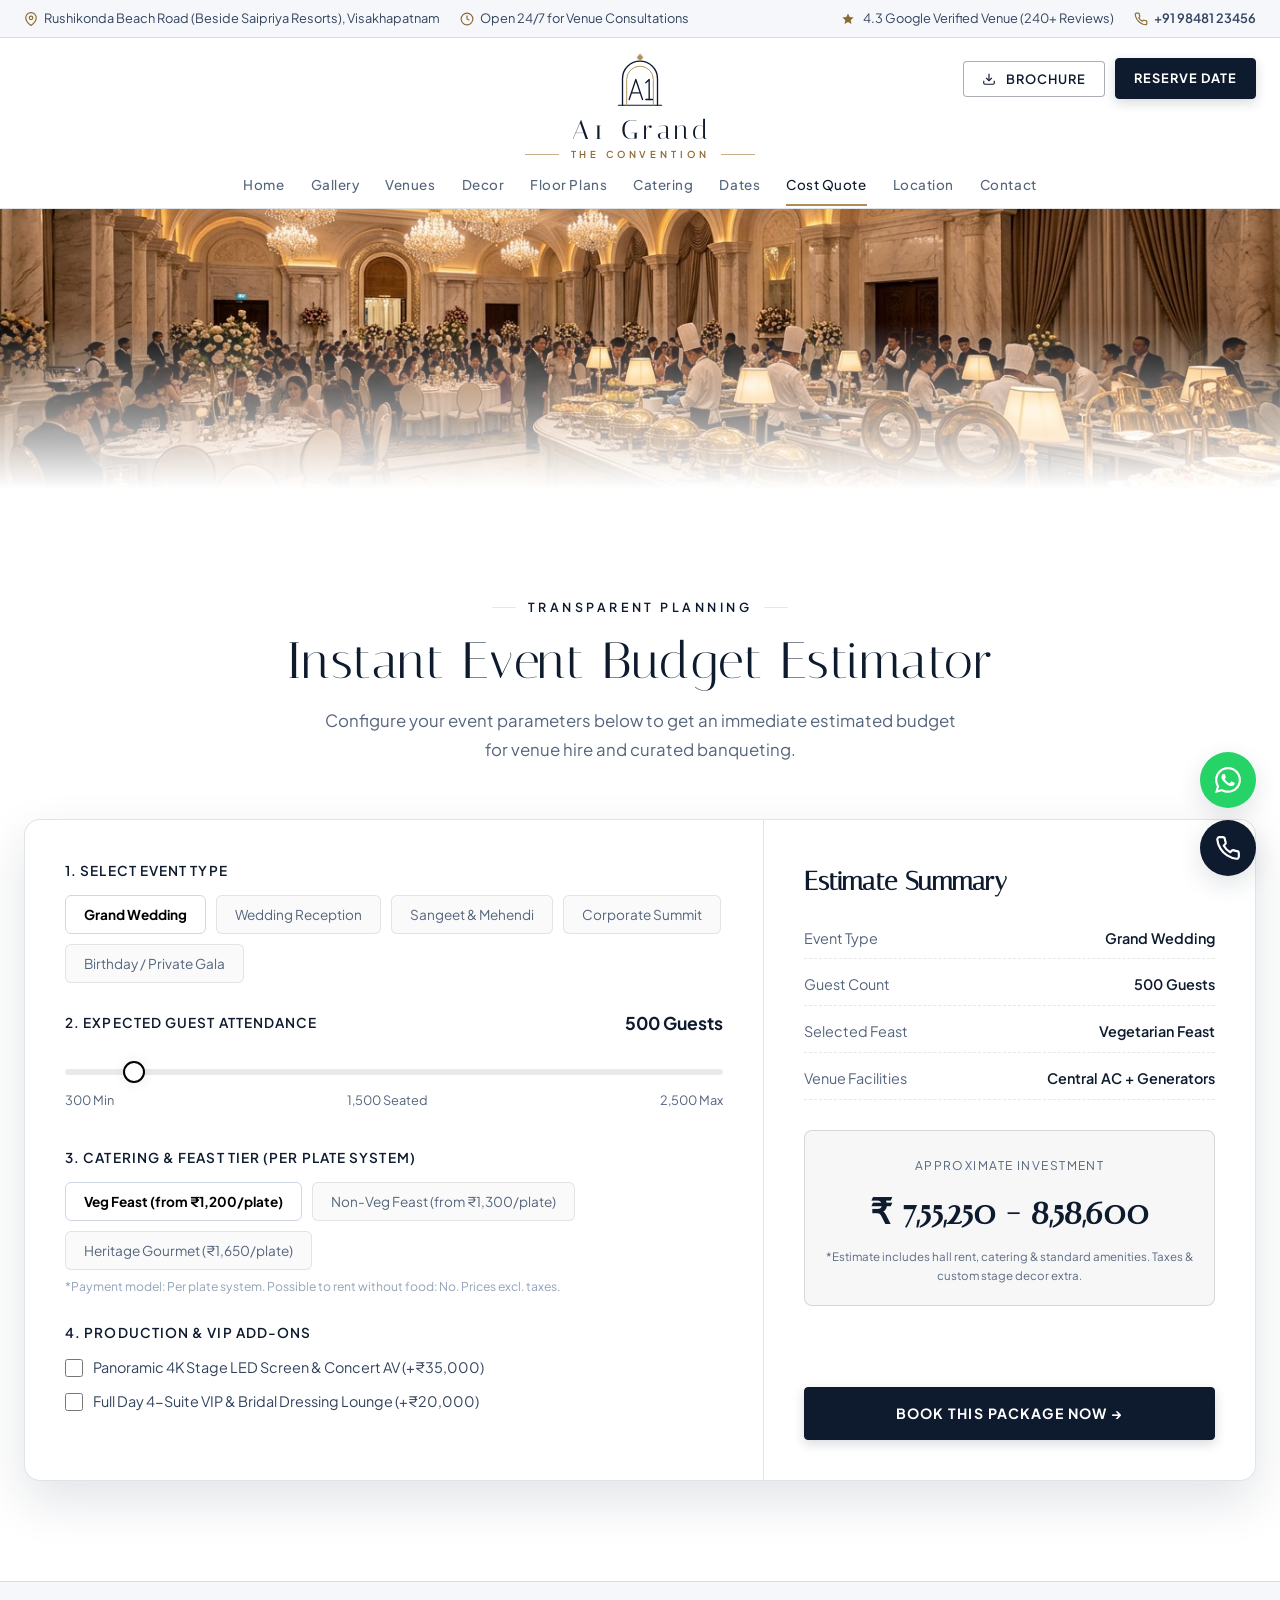
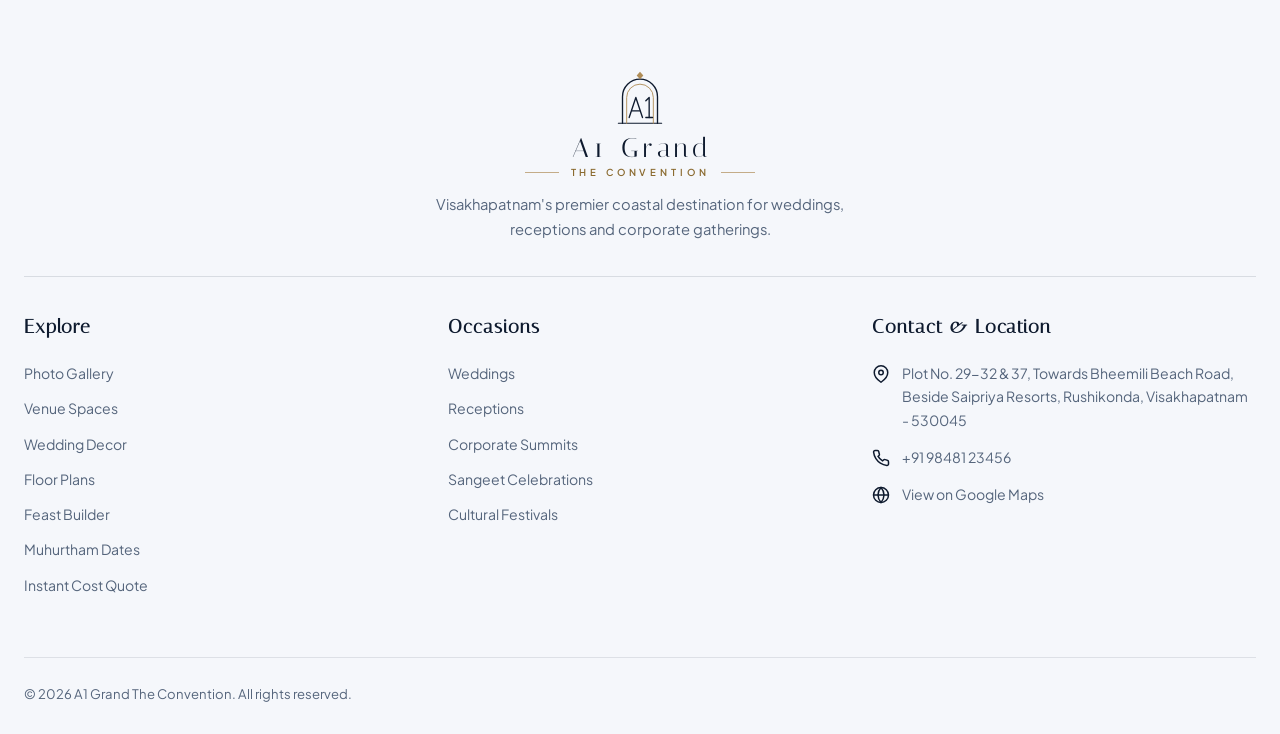
==== calculator.html @ 12bf1d0b "first commit" ====
<!DOCTYPE html>
<html lang="en">
<head>
  <meta charset="UTF-8">
  <meta name="viewport" content="width=device-width, initial-scale=1.0">
  <title>Instant Cost Quote | A1 Grand The Convention</title>
  
  <!-- SEO & OpenGraph Meta Tags -->
  <meta name="description" content="Estimate your event cost by guest count, menu and add-ons.">
  <meta name="keywords" content="A1 Grand The Convention, convention hall Vizag, wedding venue Rushikonda, banquet hall Visakhapatnam, luxury marriage hall Andhra Pradesh, muhurtham hall Vizag">
  <meta property="og:title" content="A1 Grand The Convention | Premier Convention Hall in Vizag">
  <meta property="og:description" content="Discover Italian-inspired opulence, coastal grandeur, and unmatched banqueting at A1 Grand The Convention, Rushikonda, Visakhapatnam.">
  <meta property="og:image" content="assets/images/real_convention_hall_hd.jpg">
  <meta property="og:type" content="website">

  <!-- Schema.org Structured Data -->
  <script type="application/ld+json">
  {
    "@context": "https://schema.org",
    "@type": "EventVenue",
    "name": "A1 Grand The Convention",
    "description": "Premier wedding and convention venue in Visakhapatnam with grand pillar-free halls, central AC, outdoor lawns, and guest suites.",
    "address": {
      "@type": "PostalAddress",
      "streetAddress": "Plot No. 29, 30, 31, 32 & 37, Towards Bheemili Beach Road, Beside Saipriya Resorts, Rushikonda",
      "addressLocality": "Visakhapatnam",
      "addressRegion": "Andhra Pradesh",
      "postalCode": "530045",
      "addressCountry": "IN"
    },
    "geo": {
      "@type": "GeoCoordinates",
      "latitude": 17.7818,
      "longitude": 83.3854
    },
    "hasMap": "https://maps.app.goo.gl/AGTGEKP4wrC9BA9PA",
    "maximumAttendeeCapacity": 2000,
    "telephone": "+919848123456",
    "aggregateRating": {
      "@type": "AggregateRating",
      "ratingValue": "4.3",
      "reviewCount": "240"
    }
  }
  </script>

  <!-- Google Fonts -->
  <link rel="preconnect" href="https://fonts.googleapis.com">
  <link rel="preconnect" href="https://fonts.gstatic.com" crossorigin>
  <link href="https://fonts.googleapis.com/css2?family=Cinzel:wght@400;600;700;800&family=Cormorant+Garamond:ital,wght@0,400;0,600;1,400&family=Italiana&family=Plus+Jakarta+Sans:wght@300;400;500;600;700&display=swap" rel="stylesheet">

  <meta name="theme-color" content="#ffffff">
  <!-- Main Stylesheet -->
  <link rel="stylesheet" href="assets/css/style.css?v=4">
</head>
<body data-page="calculator.html">

<!-- Top Luxury Announcement Bar -->
  <div class="top-bar">
    <div class="container top-bar-inner">
      <div class="top-bar-info">
        <span class="info-item">
          <svg viewBox="0 0 24 24" fill="none" stroke="currentColor" stroke-width="2"><path d="M21 10c0 7-9 13-9 13s-9-6-9-13a9 9 0 0 1 18 0z"></path><circle cx="12" cy="10" r="3"></circle></svg>
          Rushikonda Beach Road (Beside Saipriya Resorts), Visakhapatnam
        </span>
        <span class="info-item">
          <svg viewBox="0 0 24 24" fill="none" stroke="currentColor" stroke-width="2"><circle cx="12" cy="12" r="10"></circle><polyline points="12 6 12 12 16 14"></polyline></svg>
          Open 24/7 for Venue Consultations
        </span>
      </div>
      <div class="top-bar-info">
        <span class="info-item" style="color: var(--accent-silver);">
          <svg class="star" viewBox="0 0 24 24" aria-hidden="true"><path fill="currentColor" d="M12 2.500l2.900 6.100 6.600.8-4.900 4.600 1.300 6.600L12 17.300l-5.900 3.300 1.300-6.600L2.500 9.400l6.600-.8z"/></svg> 4.3 Google Verified Venue (240+ Reviews)
        </span>
        <a href="tel:+919848123456" class="info-item" style="color: #ffffff; font-weight: 600;">
          <svg viewBox="0 0 24 24" fill="none" stroke="currentColor" stroke-width="2"><path d="M22 16.92v3a2 2 0 0 1-2.18 2 19.79 19.79 0 0 1-8.63-3.07 19.5 19.5 0 0 1-6-6 19.79 19.79 0 0 1-3.07-8.67A2 2 0 0 1 4.11 2h3a2 2 0 0 1 2 1.72 12.84 12.84 0 0 0 .7 2.81 2 2 0 0 1-.45 2.11L8.09 9.91a16 16 0 0 0 6 6l1.27-1.27a2 2 0 0 1 2.11-.45 12.84 12.84 0 0 0 2.81.7A2 2 0 0 1 22 16.92z"></path></svg>
          +91 98481 23456
        </a>
      </div>
    </div>
  </div>

  
  <header class="navbar" id="navbar">
    <div class="container nav-container">
      <button class="menu-toggle" id="menuToggle" aria-label="Toggle navigation" aria-expanded="false"><span></span><span></span><span></span></button>
      <a href="index.html" class="brand-lockup " id="brandLogo" aria-label="A1 Grand – The Convention, home">
        <svg id="navBrandLogoImg" class="emblem " viewBox="0 0 120 140" role="img" aria-label="A1 Grand emblem">
  <path class="lg lg-outer" pathLength="1" style="--d:.0s" d="M18 128V64A42 42 0 0 1 102 64V128"/>
  <path class="lg lg-base" pathLength="1" style="--d:.5s" d="M8 128H112"/>
  <path class="lg lg-brass" pathLength="1" style="--d:.7s" d="M28 128V66A32 32 0 0 1 92 66V128"/>
  <path class="lg lg-a" pathLength="1" style="--d:1.2s" d="M34 114L50 66L66 114"/>
  <path class="lg lg-a" pathLength="1" style="--d:1.5s" d="M41 98H59"/>
  <path class="lg lg-one" pathLength="1" style="--d:1.6s" d="M82 114V66L74 74"/>
  <path class="lg lg-one" pathLength="1" style="--d:1.9s" d="M74 114H90"/>
  <path class="key" d="M60 4L68 13L60 22L52 13Z"/>
</svg>
        <span class="brand-word"><span class="brand-name">A1 Grand</span><span class="brand-tag">The Convention</span></span>
      </a>
      <div class="nav-actions">
        <button class="btn btn-outline-gold btn-sm open-brochure-btn">
          <svg width="14" height="14" viewBox="0 0 24 24" fill="none" stroke="currentColor" stroke-width="2"><path d="M21 15v4a2 2 0 0 1-2 2H5a2 2 0 0 1-2-2v-4"></path><polyline points="7 10 12 15 17 10"></polyline><line x1="12" y1="15" x2="12" y2="3"></line></svg>
          Brochure
        </button>
        <a href="contact.html" class="btn btn-gold btn-sm">Reserve Date</a>
      </div>
      <nav class="nav-menu" id="navMenu" aria-label="Main">
        <a href="index.html" class="nav-link">Home</a>
        <a href="gallery.html" class="nav-link">Gallery</a>
        <a href="venues.html" class="nav-link">Venues</a>
        <a href="decor.html" class="nav-link">Decor</a>
        <a href="floorplan.html" class="nav-link">Floor Plans</a>
        <a href="catering.html" class="nav-link">Catering</a>
        <a href="calendar.html" class="nav-link">Dates</a>
        <a href="calculator.html" class="nav-link active" aria-current="page">Cost Quote</a>
        <a href="location.html" class="nav-link">Location</a>
        <a href="contact.html" class="nav-link">Contact</a>
      </nav>
    </div>
  </header>

  <main id="main">
<div class="page-banner" style="background-image:url('assets/images/grand_banquet_dining_1792227102798.jpg')" role="img" aria-label=""><div class="page-banner-fade"></div></div>

<!-- Instant Event Quote & Budget Estimator -->
  <section class="calculator-section" id="calculator">
    <div class="container">
      <div class="section-head text-center">
        <span class="section-label">Transparent Planning</span>
        <h2 class="section-title">Instant Event Budget Estimator</h2>
        <p class="section-subtitle mx-auto">
          Configure your event parameters below to get an immediate estimated budget for venue hire and curated banqueting.
        </p>
      </div>

      <div class="calculator-wrapper">
        <!-- Form Area -->
        <div class="calculator-form-area">
          <div class="form-group-calc">
            <label class="calc-label">1. Select Event Type</label>
            <div class="calc-chips-group">
              <button type="button" class="calc-chip event-type-chip active" data-value="Grand Wedding" data-base="195000">Grand Wedding</button>
              <button type="button" class="calc-chip event-type-chip" data-value="Wedding Reception" data-base="160000">Wedding Reception</button>
              <button type="button" class="calc-chip event-type-chip" data-value="Sangeet & Mehendi" data-base="130000">Sangeet & Mehendi</button>
              <button type="button" class="calc-chip event-type-chip" data-value="Corporate Summit" data-base="145000">Corporate Summit</button>
              <button type="button" class="calc-chip event-type-chip" data-value="Birthday / Private Gala" data-base="95000">Birthday / Private Gala</button>
            </div>
          </div>

          <div class="form-group-calc">
            <div style="display: flex; justify-content: space-between; align-items: center; margin-bottom: 8px;">
              <label class="calc-label" style="margin-bottom: 0;">2. Expected Guest Attendance</label>
              <span class="slider-current-count"><span id="guestCountDisplay">500</span> Guests</span>
            </div>
            <div class="slider-container">
              <input type="range" min="300" max="2500" step="50" value="500" class="range-slider" id="guestSlider">
              <div class="slider-values">
                <span>300 Min</span>
                <span>1,500 Seated</span>
                <span>2,500 Max</span>
              </div>
            </div>
          </div>

          <div class="form-group-calc">
            <label class="calc-label">3. Catering &amp; Feast Tier (Per Plate System)</label>
            <div class="calc-chips-group">
              <button type="button" class="calc-chip catering-chip active" data-value="Vegetarian Feast" data-price="1200">Veg Feast (from ₹1,200/plate)</button>
              <button type="button" class="calc-chip catering-chip" data-value="Non-Vegetarian Banquet" data-price="1300">Non-Veg Feast (from ₹1,300/plate)</button>
              <button type="button" class="calc-chip catering-chip" data-value="Grand Heritage Gourmet" data-price="1650">Heritage Gourmet (₹1,650/plate)</button>
            </div>
            <small style="color: #94a3b8; font-size: 0.76rem; display: block; margin-top: 6px;">*Payment model: Per plate system. Possible to rent without food: No. Prices excl. taxes.</small>
          </div>

          <div class="form-group-calc">
            <label class="calc-label">4. Production & VIP Add-ons</label>
            <div style="display: flex; flex-direction: column; gap: 10px; margin-top: 8px;">
              <label style="display: flex; align-items: center; gap: 10px; font-size: 0.9rem; color: var(--text-silver); cursor: pointer;">
                <input type="checkbox" id="addonAV" style="accent-color: var(--text-main); width: 18px; height: 18px;">
                Panoramic 4K Stage LED Screen & Concert AV (+₹35,000)
              </label>
              <label style="display: flex; align-items: center; gap: 10px; font-size: 0.9rem; color: var(--text-silver); cursor: pointer;">
                <input type="checkbox" id="addonBridal" style="accent-color: var(--text-main); width: 18px; height: 18px;">
                Full Day 4-Suite VIP & Bridal Dressing Lounge (+₹20,000)
              </label>
            </div>
          </div>
        </div>

        <!-- Summary Area -->
        <div class="calculator-summary-area">
          <div>
            <h4 class="summary-title">Estimate Summary</h4>
            <div class="summary-list">
              <div class="summary-row">
                <span class="label">Event Type</span>
                <span class="val" id="calcSummaryEvent">Grand Wedding</span>
              </div>
              <div class="summary-row">
                <span class="label">Guest Count</span>
                <span class="val" id="calcSummaryGuests">500 Guests</span>
              </div>
              <div class="summary-row">
                <span class="label">Selected Feast</span>
                <span class="val" id="calcSummaryCatering">Vegetarian Feast</span>
              </div>
              <div class="summary-row">
                <span class="label">Venue Facilities</span>
                <span class="val">Central AC + Generators</span>
              </div>
            </div>

            <div class="estimate-box">
              <span class="estimate-label">Approximate Investment</span>
              <div class="estimate-amount" id="calcSummaryEstimate">₹ 6,20,000 - 6,80,000</div>
              <p class="estimate-note">*Estimate includes hall rent, catering & standard amenities. Taxes & custom stage decor extra.</p>
            </div>
          </div>

          <a href="contact.html" class="btn btn-gold" style="width: 100%;">
            Book This Package Now &rarr;
          </a>
        </div>
      </div>
    </div>
  </section>
  </main>

  <footer class="footer">
    <div class="container">
      <div class="footer-brand-center">
        <a href="index.html" class="brand-lockup is-footer" id="footBrand" aria-label="A1 Grand – The Convention, home">
        <svg id="footEmblem" class="emblem " viewBox="0 0 120 140" role="img" aria-label="A1 Grand emblem">
  <path class="lg lg-outer" pathLength="1" style="--d:.0s" d="M18 128V64A42 42 0 0 1 102 64V128"/>
  <path class="lg lg-base" pathLength="1" style="--d:.5s" d="M8 128H112"/>
  <path class="lg lg-brass" pathLength="1" style="--d:.7s" d="M28 128V66A32 32 0 0 1 92 66V128"/>
  <path class="lg lg-a" pathLength="1" style="--d:1.2s" d="M34 114L50 66L66 114"/>
  <path class="lg lg-a" pathLength="1" style="--d:1.5s" d="M41 98H59"/>
  <path class="lg lg-one" pathLength="1" style="--d:1.6s" d="M82 114V66L74 74"/>
  <path class="lg lg-one" pathLength="1" style="--d:1.9s" d="M74 114H90"/>
  <path class="key" d="M60 4L68 13L60 22L52 13Z"/>
</svg>
        <span class="brand-word"><span class="brand-name">A1 Grand</span><span class="brand-tag">The Convention</span></span>
      </a>
        <p>Visakhapatnam's premier coastal destination for weddings, receptions and corporate gatherings.</p>
      </div>
      <div class="footer-grid">
        <div><h4 class="footer-heading">Explore</h4><div class="footer-links"><a href="gallery.html">Photo Gallery</a><a href="venues.html">Venue Spaces</a><a href="decor.html">Wedding Decor</a><a href="floorplan.html">Floor Plans</a><a href="catering.html">Feast Builder</a><a href="calendar.html">Muhurtham Dates</a><a href="calculator.html">Instant Cost Quote</a></div></div>
        <div><h4 class="footer-heading">Occasions</h4><div class="footer-links">
          <a href="contact.html">Weddings</a><a href="contact.html">Receptions</a><a href="contact.html">Corporate Summits</a><a href="contact.html">Sangeet Celebrations</a><a href="contact.html">Cultural Festivals</a></div></div>
        <div><h4 class="footer-heading">Contact &amp; Location</h4>
          <div class="footer-contact-item"><svg viewBox="0 0 24 24" fill="none" stroke="currentColor" stroke-width="2"><path d="M21 10c0 7-9 13-9 13s-9-6-9-13a9 9 0 0 1 18 0z"></path><circle cx="12" cy="10" r="3"></circle></svg><span>Plot No. 29-32 &amp; 37, Towards Bheemili Beach Road, Beside Saipriya Resorts, Rushikonda, Visakhapatnam - 530045</span></div>
          <div class="footer-contact-item"><svg viewBox="0 0 24 24" fill="none" stroke="currentColor" stroke-width="2"><path d="M22 16.92v3a2 2 0 0 1-2.18 2 19.79 19.79 0 0 1-8.63-3.07 19.5 19.5 0 0 1-6-6 19.79 19.79 0 0 1-3.07-8.67A2 2 0 0 1 4.11 2h3a2 2 0 0 1 2 1.72 12.84 12.84 0 0 0 .7 2.81 2 2 0 0 1-.45 2.11L8.09 9.91a16 16 0 0 0 6 6l1.27-1.27a2 2 0 0 1 2.11-.45 12.84 12.84 0 0 0 2.81.7A2 2 0 0 1 22 16.92z"></path></svg><a href="tel:+919848123456">+91 98481 23456</a></div>
          <div class="footer-contact-item"><svg viewBox="0 0 24 24" fill="none" stroke="currentColor" stroke-width="2"><circle cx="12" cy="12" r="10"></circle><line x1="2" y1="12" x2="22" y2="12"></line><path d="M12 2a15.3 15.3 0 0 1 4 10 15.3 15.3 0 0 1-4 10 15.3 15.3 0 0 1-4-10 15.3 15.3 0 0 1 4-10z"></path></svg><a href="https://maps.app.goo.gl/AGTGEKP4wrC9BA9PA" target="_blank" rel="noopener noreferrer">View on Google Maps</a></div>
        </div>
      </div>
      <div class="footer-bottom"><p>&copy; 2026 A1 Grand The Convention. All rights reserved.</p></div>
    </div>
  </footer>

<div class="brochure-modal" id="brochureModal" role="dialog" aria-modal="true">
    <div class="brochure-content">
      <button class="brochure-close" id="brochureClose" aria-label="Close Brochure">&times;</button>
      <div class="brochure-header">
        <h2>A1 GRAND THE CONVENTION</h2>
        <p>Rushikonda Beach Road, Beside Saipriya Resorts, Visakhapatnam - 530045</p>
        <span class="hero-badge" style="margin-top: 10px;">Official Venue Factsheet & Booking Guide 2026-2027</span>
      </div>

      <h4 style="font-family: var(--font-display); font-size: 1.3rem; color: var(--text-main); margin-bottom: 8px;">1. Venue Capacities, Pricing &amp; Dimensions</h4>
      <table class="brochure-table">
        <thead>
          <tr>
            <th>Venue Space</th>
            <th>Type</th>
            <th>Capacity</th>
            <th>Seating Capacity</th>
            <th>Air Conditioner</th>
            <th>Price Per Plate (excl. taxes)</th>
            <th>Rent Without Food</th>
          </tr>
        </thead>
        <tbody>
          <tr>
            <td><strong>Main Hall</strong><br><small style="color: #94a3b8;">Suitable for you</small></td>
            <td>Indoor space</td>
            <td>300 – 2500 people</td>
            <td>1500 people</td>
            <td>Yes</td>
            <td><strong>Veg:</strong> from ₹1,200<br><strong>Non-Veg:</strong> from ₹1,300</td>
            <td>No (Per plate system)</td>
          </tr>
          <tr>
            <td><strong>Royal Coastal Lawn</strong></td>
            <td>Outdoor lawn</td>
            <td>1,500 Guests</td>
            <td>1,000 Open Garden</td>
            <td>Open-Air Beach Breeze</td>
            <td>As per catering package</td>
            <td>Inquire</td>
          </tr>
          <tr>
            <td><strong>Imperial Dining Pavilion</strong></td>
            <td>Indoor dining</td>
            <td>1,200 Guests</td>
            <td>800 Seated (Simultaneous)</td>
            <td>High-Volume AC Exhaust</td>
            <td>Included in catering</td>
            <td>No</td>
          </tr>
          <tr>
            <td><strong>VIP &amp; Bridal Suites (4)</strong></td>
            <td>Dressing suites</td>
            <td>50 Dignitaries</td>
            <td>Private Dressing Lounge</td>
            <td>Split Inverter ACs</td>
            <td>Included with hall booking</td>
            <td>N/A</td>
          </tr>
        </tbody>
      </table>

      <h4 style="font-family: var(--font-display); font-size: 1.3rem; color: var(--text-main); margin: 20px 0 8px 0;">2. Key Technical Infrastructure &amp; Special Features</h4>
      <ul style="font-size: 0.88rem; color: var(--text-silver); line-height: 1.8; padding-left: 20px;">
        <li><strong>Provision of LCD Display Screens:</strong> There is provision of LCD display screens throughout the Centre providing a facility for daily program information, special announcements, PowerPoint presentations, promotional footage and even sponsor advertising.</li>
        <li><strong>In-Floor Service Pits:</strong> The Exhibition Hall features service pits installed in the floor to provide power, data, telephone lines.</li>
        <li><strong>Corporate &amp; Conference Branding Theming:</strong> There are many additional opportunities to theme the entire Centre with corporate or conference branding, and have a dynamic impact on your event attendees.</li>
        <li><strong>Power Infrastructure:</strong> 100% Uninterrupted DG Power Backup with dual 250kVA generators.</li>
        <li><strong>Stage Dimensions:</strong> 60 ft (Width) × 25 ft (Depth) with 24 ft clear vertical ceiling clearance.</li>
        <li><strong>Parking Concourse:</strong> On-site paved parking for 500+ four-wheelers and 1,000+ two-wheelers with valet drivers.</li>
        <li><strong>Kitchens:</strong> Dual segregated kitchens for Pure Vegetarian and Non-Vegetarian food preparation.</li>
      </ul>

      <div class="brochure-actions">
        <button class="btn btn-gold" onclick="printBrochure()">
          <svg width="18" height="18" viewBox="0 0 24 24" fill="none" stroke="currentColor" stroke-width="2"><polyline points="6 9 6 2 18 2 18 9"></polyline><path d="M6 18H4a2 2 0 0 1-2-2v-5a2 2 0 0 1 2-2h16a2 2 0 0 1 2 2v5a2 2 0 0 1-2 2h-2"></path><rect x="6" y="14" width="12" height="8"></rect></svg>
          Print / Save as PDF
        </button>
        <a href="https://api.whatsapp.com/send?phone=919848123456&text=Hello%20A1%20Grand%2C%20please%20send%20me%20the%20detailed%20tariff%20and%20contract%20terms." target="_blank" rel="noopener noreferrer" class="btn btn-outline-gold">
          WhatsApp Full Tariff Card &rarr;
        </a>
      </div>
    </div>
  </div>

  
<!-- Lightbox Modal for Photo Inspection -->
  <div class="lightbox-modal" id="lightboxModal" role="dialog" aria-modal="true">
    <div class="lightbox-content">
      <button class="lightbox-close-btn" id="lightboxClose" aria-label="Close Lightbox">&times;</button>
      <div class="lightbox-img-wrapper">
        <img id="lightboxImg" src="" alt="Enlarged Venue Photo">
      </div>
      <div class="lightbox-caption-bar">
        <div class="lightbox-caption-text">
          <h4 id="lightboxTitle">Venue Space</h4>
          <p id="lightboxCaption">Description</p>
        </div>
        <div id="lightboxBadge"></div>
      </div>
    </div>
  </div>

  <!-- Floating Quick Action Buttons -->
  <div class="floating-action-bar">
    <a href="https://api.whatsapp.com/send?phone=919848123456&text=Hello%20A1%20Grand%20The%20Convention%20Management%2C%20I%20would%20like%20to%20inquire%20about%20booking%20your%20venue." target="_blank" rel="noopener noreferrer" class="floating-btn floating-whatsapp" title="Chat on WhatsApp">
      <svg viewBox="0 0 24 24" fill="currentColor"><path d="M.057 24l1.687-6.163c-1.041-1.804-1.588-3.849-1.587-5.946.003-6.556 5.338-11.891 11.893-11.891 3.181.001 6.167 1.24 8.413 3.488 2.245 2.248 3.481 5.236 3.48 8.414-.003 6.557-5.338 11.892-11.893 11.892-1.99-.001-3.951-.5-5.688-1.448l-6.305 1.654zm6.597-3.807c1.676.995 3.276 1.591 5.392 1.592 5.448 0 9.886-4.434 9.889-9.885.002-5.462-4.415-9.89-9.881-9.892-5.452 0-9.887 4.434-9.889 9.884-.001 2.225.651 3.891 1.746 5.634l-.999 3.648 3.742-.981zm11.387-5.464c-.074-.124-.272-.198-.57-.347-.297-.149-1.758-.868-2.031-.967-.272-.099-.47-.149-.669.149-.198.297-.768.967-.941 1.165-.173.198-.347.223-.644.074-.297-.149-1.255-.462-2.39-1.475-.883-.788-1.48-1.761-1.653-2.059-.173-.297-.018-.458.13-.606.134-.133.297-.347.446-.521.151-.172.2-.296.3-.495.099-.198.05-.372-.025-.521-.075-.148-.669-1.611-.916-2.206-.242-.579-.487-.501-.669-.51l-.57-.01c-.198 0-.52.074-.792.372s-1.04 1.016-1.04 2.479 1.065 2.876 1.213 3.074c.149.198 2.095 3.2 5.076 4.487.709.306 1.263.489 1.694.626.712.226 1.36.194 1.872.118.571-.085 1.758-.719 2.006-1.413.248-.695.248-1.29.173-1.414z"/></svg>
    </a>
    <a href="tel:+919848123456" class="floating-btn floating-phone" title="Call Direct">
      <svg viewBox="0 0 24 24" fill="none" stroke="currentColor" stroke-width="2"><path d="M22 16.92v3a2 2 0 0 1-2.18 2 19.79 19.79 0 0 1-8.63-3.07 19.5 19.5 0 0 1-6-6 19.79 19.79 0 0 1-3.07-8.67A2 2 0 0 1 4.11 2h3a2 2 0 0 1 2 1.72 12.84 12.84 0 0 0 .7 2.81 2 2 0 0 1-.45 2.11L8.09 9.91a16 16 0 0 0 6 6l1.27-1.27a2 2 0 0 1 2.11-.45 12.84 12.84 0 0 0 2.81.7A2 2 0 0 1 22 16.92z"></path></svg>
    </a>
  </div>

  
  <script src="assets/js/main.js?v=4"></script>
</body>
</html>
---- assets/css/style.css ----
/* ==========================================================================
   A1 GRAND THE CONVENTION - LUXURY BLACK, WHITE & NAVY THEME
   Inspired by Haute Italian Monochrome & Midnight Coastal Architecture
   ========================================================================== */

@import url('https://fonts.googleapis.com/css2?family=Italiana&family=Cinzel:wght@400;600;700;800&family=Plus+Jakarta+Sans:wght@300;400;500;600;700&family=Cormorant+Garamond:ital,wght@0,400;0,600;1,400&display=swap');

:root {
  /* Color Palette - Pure Black, Deep Midnight Navy & Crisp White */
  --bg-primary: #040609;
  --bg-secondary: #080d16;
  --bg-card: rgba(11, 17, 28, 0.88);
  --bg-card-hover: rgba(16, 25, 42, 0.95);
  --bg-glass: rgba(255, 255, 255, 0.04);
  --border-glass: rgba(255, 255, 255, 0.14);
  --border-glass-hover: rgba(255, 255, 255, 0.4);
  
  /* Black, White & Deep Navy Core Accents */
  --accent-white: #ffffff;
  --accent-silver: #e2e8f0;
  --accent-grey: #94a3b8;
  --accent-dim: #64748b;
  
  /* Deep Navy Accents */
  --navy-dark: #070c14;
  --navy-primary: #0e1a2e;
  --navy-mid: #142542;
  --navy-bright: #1d355e;
  --navy-light: #25467d;
  
  /* Gradients */
  --white-gradient: linear-gradient(135deg, #ffffff 0%, #e2e8f0 60%, #cbd5e1 100%);
  --white-gradient-glow: linear-gradient(135deg, rgba(255, 255, 255, 0.15) 0%, rgba(255, 255, 255, 0.05) 100%);
  --text-gradient: linear-gradient(135deg, #ffffff 0%, #f1f5f9 60%, #cbd5e1 100%);
  --navy-gradient: linear-gradient(135deg, #162640 0%, #0a111c 100%);
  
  /* Text Colors */
  --text-main: #ffffff;
  --text-muted: #94a3b8;
  --text-silver: #e2e8f0;
  --text-dim: #64748b;

  /* Typography - Preserved Exact Italian Fonts */
  --font-display: 'Italiana', 'Cinzel', serif;
  --font-serif: 'Cormorant Garamond', Georgia, serif;
  --font-body: 'Plus Jakarta Sans', -apple-system, BlinkMacSystemFont, 'Segoe UI', Roboto, sans-serif;

  /* Shadows & Elevations */
  --shadow-sm: 0 4px 15px rgba(0, 0, 0, 0.5);
  --shadow-md: 0 10px 30px rgba(0, 0, 0, 0.7);
  --shadow-lg: 0 20px 50px rgba(0, 0, 0, 0.85);
  --shadow-white: 0 8px 30px rgba(255, 255, 255, 0.18);

  /* Transitions */
  --transition-fast: 0.2s cubic-bezier(0.4, 0, 0.2, 1);
  --transition-smooth: 0.4s cubic-bezier(0.16, 1, 0.3, 1);
  --transition-slow: 0.7s cubic-bezier(0.16, 1, 0.3, 1);

  /* Spacing */
  --container-max: 1280px;
  --header-height: 88px;
}

/* ==========================================================================
   Base & Resets
   ========================================================================== */

*, *::before, *::after {
  box-sizing: border-box;
  margin: 0;
  padding: 0;
}

html {
  scroll-behavior: smooth;
  font-size: 16px;
  color-scheme: light;
}

body {
  font-family: var(--font-body);
  background-color: var(--bg-primary);
  color: var(--text-main);
  line-height: 1.65;
  overflow-x: hidden;
  background-image: 
    radial-gradient(circle at 15% 15%, rgba(29, 53, 94, 0.12) 0%, transparent 45%),
    radial-gradient(circle at 85% 65%, rgba(14, 26, 46, 0.18) 0%, transparent 55%),
    radial-gradient(circle at 50% 90%, rgba(255, 255, 255, 0.02) 0%, transparent 40%);
  background-attachment: fixed;
}

/* IMPORTANT: PHOTOS MUST REMAIN FULLY COLORFUL AND VIVID */
img {
  max-width: 100%;
  height: auto;
  display: block;
  filter: none !important; /* Ensure photos pop in true rich color */
}

a {
  color: inherit;
  text-decoration: none;
  transition: color var(--transition-fast);
}

button {
  font-family: inherit;
  cursor: pointer;
  border: none;
  outline: none;
  background: none;
}

ul {
  list-style: none;
}

.container {
  width: 100%;
  max-width: var(--container-max);
  margin-left: auto;
  margin-right: auto;
  padding-left: 24px;
  padding-right: 24px;
}

/* ==========================================================================
   Typography Utilities
   ========================================================================== */

.font-display {
  font-family: var(--font-display);
}

.font-serif {
  font-family: var(--font-serif);
}

.text-gold-gradient,
.text-white-gradient {
  background: var(--text-gradient);
  -webkit-background-clip: text;
  -webkit-text-fill-color: transparent;
  display: inline-block;
}

.section-label {
  display: inline-flex;
  align-items: center;
  gap: 12px;
  font-family: var(--font-body);
  font-size: 0.78rem;
  letter-spacing: 0.28em;
  text-transform: uppercase;
  color: var(--accent-#0e1a2e);
  font-weight: 600;
  margin-bottom: 12px;
}

.section-label::before,
.section-label::after {
  content: "";
  display: inline-block;
  width: 24px;
  height: 1px;
  background: rgba(14, 26, 46, 0.10);
}

.section-title {
  font-family: var(--font-display);
  font-size: clamp(2rem, 4vw, 3.2rem);
  font-weight: 400;
  line-height: 1.2;
  letter-spacing: 0.03em;
  margin-bottom: 16px;
  color: #0e1a2e;
}

.section-subtitle {
  font-size: 1.05rem;
  color: var(--text-muted);
  max-width: 650px;
  line-height: 1.7;
}

.text-center {
  text-align: center;
}

.mx-auto {
  margin-left: auto;
  margin-right: auto;
}

/* ==========================================================================
   Buttons - Clean High-Contrast White & Navy
   ========================================================================== */

.btn {
  display: inline-flex;
  align-items: center;
  justify-content: center;
  gap: 10px;
  padding: 14px 28px;
  font-size: 0.88rem;
  font-weight: 600;
  letter-spacing: 0.08em;
  text-transform: uppercase;
  border-radius: 4px;
  transition: all var(--transition-smooth);
  position: relative;
  overflow: hidden;
  z-index: 1;
}

.btn-gold,
.btn-white {
  background: #ffffff;
  color: #040609;
  font-weight: 700;
  box-shadow: 0 4px 20px rgba(20, 35, 60, 0.10);
  border: 1px solid #cfd7e3;
}

.btn-gold:hover,
.btn-white:hover {
  background: #e2e8f0;
  color: #000000;
  transform: translateY(-2px);
  box-shadow: 0 8px 30px rgba(20, 35, 60, 0.10);
}

.btn-outline-gold,
.btn-outline-white {
  background: rgba(255, 255, 255, 0.40);
  color: #0e1a2e;
  border: 1px solid rgba(14, 26, 46, 0.19);
  backdrop-filter: blur(8px);
}

.btn-outline-gold:hover,
.btn-outline-white:hover {
  background: rgba(14, 26, 46, 0.09);
  color: #0e1a2e;
  border-color: #cfd7e3;
  transform: translateY(-2px);
  box-shadow: 0 8px 25px rgba(20, 35, 60, 0.10);
}

.btn-sm {
  padding: 9px 18px;
  font-size: 0.8rem;
}

/* ==========================================================================
   Header & Navigation
   ========================================================================== */

.top-bar {
  background: rgba(255, 255, 255, 0.98);
  border-bottom: 1px solid rgba(14, 26, 46, 0.10);
  font-size: 0.8rem;
  color: var(--text-muted);
  padding: 8px 0;
  backdrop-filter: blur(10px);
}

.top-bar-inner {
  display: flex;
  justify-content: space-between;
  align-items: center;
  flex-wrap: wrap;
  gap: 12px;
}

.top-bar-info {
  display: flex;
  align-items: center;
  gap: 20px;
}

.info-item {
  display: inline-flex;
  align-items: center;
  gap: 6px;
  color: var(--text-muted);
  transition: color var(--transition-fast);
}

.info-item svg {
  color: var(--accent-#0e1a2e);
  width: 14px;
  height: 14px;
}

.info-item:hover {
  color: #0e1a2e;
}

.navbar {
  position: sticky;
  top: 0;
  left: 0;
  width: 100%;
  z-index: 1000;
  background: rgba(255, 255, 255, 0.88);
  backdrop-filter: blur(16px);
  -webkit-backdrop-filter: blur(16px);
  border-bottom: 1px solid rgba(14, 26, 46, 0.10);
  transition: all var(--transition-smooth);
}

.navbar.scrolled {
  background: rgba(255, 255, 255, 0.98);
  border-bottom: 1px solid rgba(14, 26, 46, 0.12);
  box-shadow: 0 10px 30px rgba(20, 35, 60, 0.15);
}

.nav-container {
  display: flex;
  justify-content: space-between;
  align-items: center;
  height: var(--header-height);
}







@keyframes rotateEmblem {
  from { transform: rotate(0deg); }
  to { transform: rotate(360deg); }
}









.nav-menu {
  display: flex;
  align-items: center;
  gap: 28px;
}

.nav-link {
  font-size: 0.86rem;
  font-weight: 500;
  letter-spacing: 0.05em;
  color: var(--text-muted);
  position: relative;
  padding: 8px 0;
  transition: color var(--transition-fast);
}

.nav-link::after {
  content: "";
  position: absolute;
  bottom: 0;
  left: 0;
  width: 0%;
  height: 2px;
  background: #ffffff;
  transition: width var(--transition-fast);
}

.nav-link:hover,
.nav-link.active {
  color: #0e1a2e;
}

.nav-link:hover::after,
.nav-link.active::after {
  width: 100%;
}

.nav-actions {
  display: flex;
  align-items: center;
  gap: 14px;
}

.menu-toggle {
  display: none;
  flex-direction: column;
  gap: 5px;
  width: 32px;
  height: 32px;
  justify-content: center;
  align-items: center;
  cursor: pointer;
}

.menu-toggle span {
  display: block;
  width: 24px;
  height: 2px;
  background-color: #ffffff;
  transition: transform 0.3s ease, opacity 0.3s ease;
}

/* ==========================================================================
   Hero Section - Clean Monochrome & Colorful Real Photo
   ========================================================================== */

.hero-section {
  position: relative;
  min-height: 92vh;
  display: flex;
  align-items: center;
  padding: 80px 0;
  overflow: hidden;
}



.hero-backdrop {
  position: absolute;
  top: 0;
  left: 0;
  width: 100%;
  height: 100%;
  z-index: -2;
  overflow: hidden;
}

.hero-backdrop-img {
  width: 100%;
  height: 100%;
  object-fit: cover;
  filter: brightness(0.48) contrast(1.1) !important; /* Colorful vivid hall photo */
  transform: scale(1.05);
  animation: subtleZoom 25s ease-in-out infinite alternate;
}

@keyframes subtleZoom {
  from { transform: scale(1.03); }
  to { transform: scale(1.12); }
}

.hero-overlay {
  position: absolute;
  inset: 0;
  background: linear-gradient(
    180deg,
    rgba(4, 6, 9, 0.88) 0%,
    rgba(7, 12, 20, 0.45) 50%,
    rgba(4, 6, 9, 0.96) 100%
  );
  z-index: -1;
}

.hero-grid {
  display: grid;
  grid-template-columns: 1.15fr 0.85fr;
  gap: 50px;
  align-items: center;
}

.hero-content {
  max-width: 650px;
}

.hero-badge {
  display: inline-flex;
  align-items: center;
  gap: 8px;
  background: rgba(14, 26, 46, 0.05);
  border: 1px solid rgba(14, 26, 46, 0.14);
  padding: 6px 16px;
  border-radius: 50px;
  font-size: 0.78rem;
  letter-spacing: 0.15em;
  text-transform: uppercase;
  color: #0e1a2e;
  margin-bottom: 24px;
}

.hero-badge .pulse-dot {
  width: 8px;
  height: 8px;
  border-radius: 50%;
  background: #ffffff;
  box-shadow: 0 0 10px rgba(20, 35, 60, 0.10);
}

.hero-title {
  font-family: var(--font-display);
  font-size: clamp(2.5rem, 5.5vw, 4.4rem);
  font-weight: 400;
  line-height: 1.12;
  letter-spacing: 0.02em;
  margin-bottom: 22px;
  color: #0e1a2e;
}

.hero-title span {
  display: block;
}

.hero-desc {
  font-size: 1.12rem;
  color: #33435e;
  line-height: 1.75;
  margin-bottom: 36px;
}

.hero-cta-group {
  display: flex;
  flex-wrap: wrap;
  gap: 16px;
  margin-bottom: 45px;
}

.hero-metrics {
  display: grid;
  grid-template-columns: repeat(4, 1fr);
  gap: 16px;
  padding-top: 24px;
  border-top: 1px solid rgba(14, 26, 46, 0.10);
}

.metric-item h4 {
  font-family: var(--font-display);
  font-size: 2rem;
  font-weight: 700;
  color: #0e1a2e;
  line-height: 1.1;
  margin-bottom: 4px;
}

.metric-item p {
  font-size: 0.78rem;
  color: var(--text-muted);
  text-transform: uppercase;
  letter-spacing: 0.08em;
}

/* Hero Showcase Card featuring real photo */
.hero-card-wrapper {
  position: relative;
}

.hero-card-glow {
  position: absolute;
  inset: -15px;
  background: radial-gradient(circle, rgba(238, 242, 248, 0.30) 0%, transparent 70%);
  filter: blur(25px);
  z-index: 0;
}

.hero-showcase-card {
  position: relative;
  z-index: 1;
  background: var(--bg-card);
  border: 1px solid var(--border-glass);
  border-radius: 12px;
  padding: 18px;
  backdrop-filter: blur(20px);
  box-shadow: var(--shadow-lg);
  overflow: hidden;
}

.showcase-header {
  display: flex;
  justify-content: space-between;
  align-items: center;
  margin-bottom: 14px;
}

.verified-tag {
  display: inline-flex;
  align-items: center;
  gap: 6px;
  font-size: 0.75rem;
  color: #0e1a2e;
  font-weight: 600;
  text-transform: uppercase;
  letter-spacing: 0.08em;
}

.verified-tag svg {
  width: 14px;
  height: 14px;
  color: #0e1a2e;
}

.hall-type-pill {
  font-size: 0.72rem;
  background: rgba(14, 26, 46, 0.06);
  color: #0e1a2e;
  padding: 3px 10px;
  border-radius: 4px;
  border: 1px solid rgba(14, 26, 46, 0.14);
}

/* Hero Venue Switcher Tabs with Real Images */
.hero-venue-tabs {
  display: flex;
  gap: 6px;
  margin-bottom: 12px;
  overflow-x: auto;
  scrollbar-width: none;
  -webkit-overflow-scrolling: touch;
}

.hero-venue-tabs::-webkit-scrollbar {
  display: none;
}

.hero-tab-pill {
  padding: 6px 12px;
  font-size: 0.72rem;
  font-weight: 500;
  border-radius: 4px;
  border: 1px solid rgba(14, 26, 46, 0.11);
  background: rgba(255, 255, 255, 0.60);
  color: var(--text-muted);
  cursor: pointer;
  white-space: nowrap;
  transition: all 0.25s ease;
  flex-shrink: 0;
}

.hero-tab-pill:hover,
.hero-tab-pill.active {
  background: #ffffff;
  color: #040609;
  border-color: #cfd7e3;
  font-weight: 700;
  box-shadow: 0 2px 10px rgba(20, 35, 60, 0.10);
}

.hero-slide-progress {
  position: absolute;
  top: 0;
  left: 0;
  right: 0;
  height: 3px;
  background: rgba(255, 255, 255, 0.15);
  z-index: 10;
}

.hero-slide-progress-bar {
  width: 0%;
  height: 100%;
  background: linear-gradient(90deg, #ffffff, #94a3b8);
  transition: width 0.1s linear;
}

.hero-showcase-img {
  transition: opacity 0.35s ease, transform 0.6s ease;
}

.hero-showcase-img.fade-out {
  opacity: 0.2;
}

.showcase-media {
  position: relative;
  border-radius: 8px;
  overflow: hidden;
  box-shadow: 0 8px 24px rgba(20, 35, 60, 0.13);
  aspect-ratio: 16/10;
  cursor: pointer;
}

.showcase-media img {
  width: 100%;
  height: 100%;
  object-fit: cover;
  transition: transform var(--transition-slow);
}

.hero-showcase-card:hover .showcase-media img {
  transform: scale(1.05);
}

.showcase-overlay-info {
  position: absolute;
  bottom: 0;
  left: 0;
  right: 0;
  padding: 16px;
  background: linear-gradient(180deg, transparent 0%, rgba(4, 6, 9, 0.95) 100%);
  display: flex;
  justify-content: space-between;
  align-items: flex-end;
}

.showcase-caption h5 {
  font-size: 1rem;
  font-weight: 600;
  color: #ffffff;
  margin-bottom: 2px;
}

.showcase-caption p {
  font-size: 0.78rem;
  color: var(--accent-silver);
}

.view-full-btn {
  background: rgba(255, 255, 255, 0.15);
  border: 1px solid rgba(255, 255, 255, 0.4);
  color: #ffffff;
  padding: 6px 12px;
  border-radius: 4px;
  font-size: 0.75rem;
  display: flex;
  align-items: center;
  gap: 5px;
  backdrop-filter: blur(5px);
  transition: all var(--transition-fast);
}

.view-full-btn:hover {
  background: #ffffff;
  color: #040609;
}

.showcase-details-row {
  display: grid;
  grid-template-columns: repeat(3, 1fr);
  gap: 10px;
  margin-top: 16px;
  padding-top: 14px;
  border-top: 1px solid rgba(14, 26, 46, 0.10);
  text-align: center;
}

.detail-pill-label {
  font-size: 0.7rem;
  color: var(--text-muted);
  text-transform: uppercase;
}

.detail-pill-val {
  font-size: 0.88rem;
  font-weight: 600;
  color: #0e1a2e;
  margin-top: 2px;
}

.original-photo-stamp {
  position: absolute;
  top: -12px;
  right: -12px;
  background: #ffffff;
  border: 1px solid #cfd7e3;
  border-radius: 8px;
  padding: 8px 12px;
  display: flex;
  align-items: center;
  gap: 8px;
  box-shadow: var(--shadow-md);
  z-index: 2;
}

.stamp-icon {
  color: #0e1a2e;
}

.stamp-text {
  font-size: 0.7rem;
  line-height: 1.2;
}

.stamp-text strong {
  display: block;
  color: #0e1a2e;
  font-size: 0.75rem;
}

/* ==========================================================================
   Section Styling
   ========================================================================== */

section {
  padding: 100px 0;
  position: relative;
}

.section-head {
  margin-bottom: 55px;
}

/* ==========================================================================
   Original Photos & Gallery Section - High Color Photos
   ========================================================================== */

.gallery-section {
  background: linear-gradient(180deg, var(--bg-primary) 0%, var(--bg-secondary) 100%);
}

.gallery-filter-bar {
  display: flex;
  justify-content: center;
  flex-wrap: wrap;
  gap: 10px;
  margin-bottom: 40px;
}

.filter-btn {
  padding: 8px 20px;
  font-size: 0.82rem;
  letter-spacing: 0.06em;
  text-transform: uppercase;
  color: var(--text-muted);
  border: 1px solid rgba(14, 26, 46, 0.10);
  border-radius: 30px;
  background: rgba(255, 255, 255, 0.70);
  transition: all var(--transition-fast);
}

.filter-btn:hover,
.filter-btn.active {
  color: #000000;
  background: #ffffff;
  border-color: #cfd7e3;
  font-weight: 700;
  box-shadow: 0 4px 18px rgba(20, 35, 60, 0.10);
}

/* Uploader Banner */
.user-upload-banner {
  background: rgba(14, 26, 46, 0.02);
  border: 1px dashed rgba(14, 26, 46, 0.17);
  border-radius: 12px;
  padding: 24px;
  margin-bottom: 40px;
  display: flex;
  justify-content: space-between;
  align-items: center;
  flex-wrap: wrap;
  gap: 20px;
}

.banner-info {
  display: flex;
  align-items: center;
  gap: 16px;
}

.banner-icon {
  width: 48px;
  height: 48px;
  border-radius: 50%;
  background: rgba(14, 26, 46, 0.06);
  display: flex;
  align-items: center;
  justify-content: center;
  color: #0e1a2e;
}

.banner-text h4 {
  font-size: 1.05rem;
  color: #0e1a2e;
  margin-bottom: 4px;
}

.banner-text p {
  font-size: 0.85rem;
  color: var(--text-muted);
}

.upload-actions {
  display: flex;
  gap: 12px;
}

.upload-file-input {
  display: none;
}

/* Gallery Grid */
.gallery-grid {
  display: grid;
  grid-template-columns: repeat(auto-fill, minmax(360px, 1fr));
  gap: 26px;
}

.gallery-card {
  position: relative;
  background: var(--bg-card);
  border: 1px solid var(--border-glass);
  border-radius: 10px;
  overflow: hidden;
  transition: all var(--transition-smooth);
  cursor: pointer;
  display: flex;
  flex-direction: column;
}

.gallery-card:hover {
  transform: translateY(-6px);
  border-color: rgba(14, 26, 46, 0.22);
  box-shadow: 0 12px 35px rgba(20, 35, 60, 0.16);
}

.gallery-card.featured-real {
  grid-column: span 2;
  border: 1.5px solid rgba(14, 26, 46, 0.25);
  background: linear-gradient(135deg, rgba(255, 255, 255, 0.95) 0%, rgba(255, 255, 255, 0.95) 100%);
}

.gallery-img-box {
  position: relative;
  width: 100%;
  aspect-ratio: 16/10;
  overflow: hidden;
}

.gallery-card.featured-real .gallery-img-box {
  aspect-ratio: 16/9;
}

.gallery-img-box img {
  width: 100%;
  height: 100%;
  object-fit: cover;
  transition: transform var(--transition-slow);
}

.gallery-card:hover .gallery-img-box img {
  transform: scale(1.06);
}

.badge-overlay {
  position: absolute;
  top: 14px;
  left: 14px;
  display: flex;
  gap: 8px;
  z-index: 2;
}

.photo-badge {
  font-size: 0.7rem;
  font-weight: 600;
  letter-spacing: 0.05em;
  text-transform: uppercase;
  padding: 4px 10px;
  border-radius: 4px;
  backdrop-filter: blur(8px);
}

.badge-authentic {
  background: #ffffff;
  color: #0e1a2e;
  border: 1px solid #cfd7e3;
  display: inline-flex;
  align-items: center;
  gap: 5px;
}

.badge-category {
  background: rgba(255, 255, 255, 0.85);
  color: #0e1a2e;
  border: 1px solid rgba(14, 26, 46, 0.14);
}

.gallery-overlay-btn {
  position: absolute;
  inset: 0;
  background: rgba(4, 6, 9, 0.4);
  opacity: 0;
  display: flex;
  align-items: center;
  justify-content: center;
  transition: opacity var(--transition-fast);
  z-index: 1;
}

.gallery-card:hover .gallery-overlay-btn {
  opacity: 1;
}

.zoom-circle {
  width: 50px;
  height: 50px;
  border-radius: 50%;
  background: #ffffff;
  color: #000000;
  display: flex;
  align-items: center;
  justify-content: center;
  box-shadow: 0 4px 20px rgba(20, 35, 60, 0.13);
  transform: scale(0.8);
  transition: transform var(--transition-fast);
}

.gallery-card:hover .zoom-circle {
  transform: scale(1);
}

.gallery-card-content {
  padding: 20px;
  display: flex;
  flex-direction: column;
  flex-grow: 1;
  justify-content: space-between;
}

.gallery-card-header {
  margin-bottom: 10px;
}

.gallery-title {
  font-family: var(--font-display);
  font-size: 1.25rem;
  color: #0e1a2e;
  margin-bottom: 4px;
}

.gallery-caption {
  font-size: 0.84rem;
  color: var(--text-muted);
  line-height: 1.5;
}

.gallery-specs {
  display: flex;
  align-items: center;
  justify-content: space-between;
  padding-top: 12px;
  border-top: 1px solid rgba(14, 26, 46, 0.10);
  font-size: 0.78rem;
  color: var(--accent-silver);
}

/* ==========================================================================
   Venue Spaces
   ========================================================================== */

.spaces-section {
  background: var(--bg-primary);
  border-top: 1px solid rgba(14, 26, 46, 0.10);
}

.space-tabs-wrapper {
  display: flex;
  justify-content: center;
  gap: 12px;
  margin-bottom: 45px;
  flex-wrap: wrap;
}

.space-tab-btn {
  display: inline-flex;
  align-items: center;
  gap: 10px;
  padding: 12px 24px;
  border-radius: 6px;
  background: var(--bg-card);
  border: 1px solid var(--border-glass);
  color: var(--text-muted);
  font-size: 0.9rem;
  font-weight: 500;
  transition: all var(--transition-fast);
}

.space-tab-btn svg {
  color: #0e1a2e;
  width: 18px;
  height: 18px;
}

.space-tab-btn:hover,
.space-tab-btn.active {
  background: #ffffff;
  border-color: #cfd7e3;
  color: #000000;
  font-weight: 600;
}

.space-tab-btn.active svg {
  color: #000000;
}

.space-detail-card {
  display: none;
  background: var(--bg-card);
  border: 1px solid var(--border-glass);
  border-radius: 14px;
  overflow: hidden;
  box-shadow: var(--shadow-lg);
  animation: fadeIn 0.4s ease forwards;
}

.space-detail-card.active {
  display: grid;
  grid-template-columns: 1.1fr 0.9fr;
}

@keyframes fadeIn {
  from { opacity: 0; transform: translateY(10px); }
  to { opacity: 1; transform: translateY(0); }
}

.space-image-panel {
  position: relative;
  min-height: 440px;
}

.space-image-panel img {
  width: 100%;
  height: 100%;
  object-fit: cover;
}

.space-badge-floating {
  position: absolute;
  top: 20px;
  left: 20px;
  background: #ffffff;
  border: 1px solid #cfd7e3;
  color: #0e1a2e;
  padding: 6px 14px;
  border-radius: 4px;
  font-size: 0.78rem;
  letter-spacing: 0.08em;
  text-transform: uppercase;
  backdrop-filter: blur(10px);
}

.space-info-panel {
  padding: 40px;
  display: flex;
  flex-direction: column;
  justify-content: space-between;
}

.space-header h3 {
  font-family: var(--font-display);
  font-size: 2rem;
  color: #0e1a2e;
  margin-bottom: 8px;
}

.space-tagline {
  color: var(--accent-silver);
  font-size: 0.9rem;
  margin-bottom: 18px;
}

.space-desc {
  color: var(--text-muted);
  font-size: 0.95rem;
  line-height: 1.7;
  margin-bottom: 25px;
}

.space-specs-grid {
  display: grid;
  grid-template-columns: repeat(2, 1fr);
  gap: 16px;
  margin-bottom: 30px;
  padding: 20px;
  background: rgba(14, 26, 46, 0.02);
  border: 1px solid rgba(14, 26, 46, 0.10);
  border-radius: 8px;
}

.spec-box {
  display: flex;
  flex-direction: column;
}

.spec-title {
  font-size: 0.72rem;
  text-transform: uppercase;
  letter-spacing: 0.08em;
  color: var(--text-dim);
}

.spec-value {
  font-size: 1.15rem;
  font-weight: 700;
  color: #0e1a2e;
  margin-top: 2px;
}

.space-layouts {
  margin-bottom: 25px;
}

.layout-title {
  font-size: 0.8rem;
  text-transform: uppercase;
  letter-spacing: 0.1em;
  color: var(--text-muted);
  margin-bottom: 10px;
}

.layout-pills {
  display: flex;
  flex-wrap: wrap;
  gap: 8px;
}

.layout-pill {
  font-size: 0.75rem;
  background: rgba(14, 26, 46, 0.05);
  border: 1px solid rgba(14, 26, 46, 0.11);
  color: #0e1a2e;
  padding: 4px 12px;
  border-radius: 4px;
}

/* ==========================================================================
   Main Hall Point-Wise Showcase & Pricing Elements
   ========================================================================== */

.space-title-row {
  display: flex;
  align-items: center;
  justify-content: space-between;
  flex-wrap: wrap;
  gap: 12px;
  margin-bottom: 6px;
}

.space-tag-suitable {
  display: inline-flex;
  align-items: center;
  gap: 6px;
  background: rgba(14, 26, 46, 0.07);
  color: #0e1a2e;
  border: 1px solid rgba(14, 26, 46, 0.19);
  padding: 4px 14px;
  border-radius: 20px;
  font-size: 0.8rem;
  font-weight: 600;
  letter-spacing: 0.05em;
  text-transform: uppercase;
}

.space-image-overlay-pricing {
  position: absolute;
  bottom: 16px;
  left: 16px;
  right: 16px;
  background: rgba(5, 10, 20, 0.88);
  backdrop-filter: blur(12px);
  -webkit-backdrop-filter: blur(12px);
  border: 1px solid rgba(255, 255, 255, 0.22);
  border-radius: 10px;
  padding: 12px 18px;
  display: flex;
  align-items: center;
  justify-content: space-around;
  z-index: 5;
}

.overlay-price-item {
  display: flex;
  flex-direction: column;
  text-align: center;
}

.overlay-price-label {
  font-size: 0.7rem;
  text-transform: uppercase;
  letter-spacing: 0.08em;
  color: #94a3b8;
  font-weight: 500;
}

.overlay-price-val {
  font-size: 1.15rem;
  font-weight: 700;
  color: #ffffff;
}

.overlay-price-val small {
  font-size: 0.72rem;
  font-weight: 400;
  color: #94a3b8;
}

.overlay-price-divider {
  width: 1px;
  height: 32px;
  background: rgba(255, 255, 255, 0.18);
}

.main-hall-pricing-box {
  background: linear-gradient(135deg, rgba(14, 26, 46, 0.04) 0%, rgba(14, 26, 46, 0.01) 100%);
  border: 1px solid rgba(14, 26, 46, 0.12);
  border-radius: 10px;
  padding: 18px 20px;
  margin-bottom: 22px;
}

.pricing-box-header {
  display: flex;
  align-items: center;
  justify-content: space-between;
  margin-bottom: 14px;
}

.pricing-box-title {
  font-size: 0.82rem;
  text-transform: uppercase;
  letter-spacing: 0.1em;
  color: #0e1a2e;
  font-weight: 700;
}

.pricing-box-model-badge {
  background: #ffffff;
  color: #000000;
  font-size: 0.72rem;
  font-weight: 700;
  padding: 3px 10px;
  border-radius: 4px;
  letter-spacing: 0.04em;
  text-transform: uppercase;
}

.pricing-grid-cards {
  display: grid;
  grid-template-columns: repeat(2, 1fr);
  gap: 12px;
  margin-bottom: 12px;
}

.price-plate-card {
  display: flex;
  align-items: center;
  gap: 12px;
  background: rgba(255, 255, 255, 0.45);
  border: 1px solid rgba(14, 26, 46, 0.10);
  border-radius: 8px;
  padding: 12px 14px;
  transition: border-color 0.2s ease, transform 0.2s ease;
}

.price-plate-card:hover {
  border-color: rgba(14, 26, 46, 0.22);
  transform: translateY(-2px);
}

.plate-type-icon {
  font-size: 1.4rem;
  line-height: 1;
}

.plate-details {
  display: flex;
  flex-direction: column;
}

.plate-label {
  font-size: 0.7rem;
  color: #a1a1aa;
  text-transform: uppercase;
  letter-spacing: 0.06em;
  line-height: 1.3;
}

.plate-amount {
  font-size: 1.25rem;
  font-weight: 700;
  color: #0e1a2e;
  line-height: 1.2;
}

.plate-amount small {
  font-size: 0.75rem;
  font-weight: 400;
  color: #55657c;
}

.pricing-policy-row {
  display: flex;
  align-items: center;
  justify-content: space-between;
  flex-wrap: wrap;
  gap: 10px;
  padding-top: 10px;
  border-top: 1px solid rgba(14, 26, 46, 0.10);
  font-size: 0.8rem;
}

.policy-item {
  display: flex;
  align-items: center;
  gap: 6px;
}

.policy-label {
  color: #55657c;
}

.policy-val {
  color: #0e1a2e;
  font-weight: 600;
}

.policy-val.alert-no {
  color: #0e1a2e;
  background: rgba(14, 26, 46, 0.07);
  border: 1px solid rgba(14, 26, 46, 0.14);
  padding: 2px 8px;
  border-radius: 4px;
  font-size: 0.74rem;
}

.pointwise-section {
  margin-bottom: 22px;
}

.pointwise-heading {
  font-size: 0.85rem;
  text-transform: uppercase;
  letter-spacing: 0.08em;
  color: #0e1a2e;
  font-weight: 700;
  margin-bottom: 12px;
  display: flex;
  align-items: center;
  gap: 8px;
}

.pointwise-heading::before {
  content: "";
  display: inline-block;
  width: 6px;
  height: 6px;
  background: #ffffff;
  border-radius: 50%;
}

.pointwise-specs-list {
  list-style: none;
  padding: 0;
  margin: 0;
  display: grid;
  grid-template-columns: repeat(2, 1fr);
  gap: 8px 14px;
}

.pointwise-specs-list li {
  display: flex;
  align-items: center;
  gap: 8px;
  background: rgba(14, 26, 46, 0.02);
  border: 1px solid rgba(14, 26, 46, 0.10);
  border-radius: 6px;
  padding: 8px 12px;
  font-size: 0.84rem;
}

.point-icon {
  font-size: 0.95rem;
  line-height: 1;
}

.point-name {
  color: #55657c;
  font-weight: 500;
}

.point-value {
  color: #0e1a2e;
  font-weight: 700;
  margin-left: auto;
}

.point-value.highlight-gold {
  color: #0e1a2e;
  background: rgba(14, 26, 46, 0.09);
  padding: 2px 8px;
  border-radius: 4px;
  font-size: 0.78rem;
}

.point-value.price-tag {
  color: #0e1a2e;
  font-weight: 700;
}

.pointwise-features-list {
  display: flex;
  flex-direction: column;
  gap: 10px;
}

.feature-item-point {
  display: flex;
  gap: 12px;
  background: rgba(14, 26, 46, 0.02);
  border: 1px solid rgba(14, 26, 46, 0.10);
  border-radius: 8px;
  padding: 12px 14px;
}

.feature-bullet {
  flex-shrink: 0;
  width: 28px;
  height: 28px;
  border-radius: 6px;
  background: rgba(14, 26, 46, 0.06);
  border: 1px solid rgba(14, 26, 46, 0.11);
  display: flex;
  align-items: center;
  justify-content: center;
  color: #0e1a2e;
  margin-top: 2px;
}

.feature-bullet svg {
  width: 16px;
  height: 16px;
}

.feature-text strong {
  display: block;
  font-size: 0.86rem;
  color: #0e1a2e;
  margin-bottom: 3px;
  letter-spacing: 0.02em;
}

.feature-text p {
  font-size: 0.82rem;
  line-height: 1.55;
  color: #a1a1aa;
  margin: 0;
}

.space-cta-row {
  display: flex;
  gap: 12px;
  margin-top: 15px;
  flex-wrap: wrap;
}

/* ==========================================================================
   Interactive Seating & Floorplan Planner
   ========================================================================== */

.floorplan-section {
  background: linear-gradient(180deg, var(--bg-secondary) 0%, var(--bg-primary) 100%);
  position: relative;
  overflow: hidden;
}

.floorplan-container {
  display: grid;
  grid-template-columns: 1.35fr 0.65fr;
  gap: 30px;
  align-items: start;
}

.floorplan-visualizer {
  background: var(--bg-card);
  border: 1px solid var(--border-glass);
  border-radius: 14px;
  padding: 24px;
  box-shadow: var(--shadow-lg);
  position: relative;
}

.floorplan-controls-bar {
  display: flex;
  justify-content: space-between;
  align-items: center;
  flex-wrap: wrap;
  gap: 12px;
  margin-bottom: 20px;
  padding-bottom: 16px;
  border-bottom: 1px solid rgba(14, 26, 46, 0.10);
}

.layout-switch-pills {
  display: flex;
  gap: 8px;
  flex-wrap: wrap;
}

.layout-pill-btn {
  padding: 8px 16px;
  font-size: 0.78rem;
  letter-spacing: 0.06em;
  text-transform: uppercase;
  color: var(--text-muted);
  border: 1px solid rgba(14, 26, 46, 0.11);
  border-radius: 4px;
  background: rgba(255, 255, 255, 0.60);
  cursor: pointer;
  transition: all var(--transition-fast);
}

.layout-pill-btn:hover,
.layout-pill-btn.active {
  background: #ffffff;
  color: #000000;
  border-color: #cfd7e3;
  font-weight: 700;
}

.floorplan-canvas-frame {
  position: relative;
  width: 100%;
  aspect-ratio: 16/10;
  background: #ffffff;
  border: 1px solid rgba(14, 26, 46, 0.14);
  border-radius: 8px;
  overflow: hidden;
  box-shadow: inset 0 0 40px rgba(20, 35, 60, 0.16);
}

.floorplan-svg {
  width: 100%;
  height: 100%;
  display: block;
}

.floorplan-hotspot {
  cursor: pointer;
  transition: all var(--transition-fast);
}

.floorplan-hotspot:hover rect,
.floorplan-hotspot:hover path,
.floorplan-hotspot:hover circle {
  filter: drop-shadow(0 0 10px rgba(20, 35, 60, 0.10));
  stroke: #0e1a2e;
  stroke-width: 2px;
}

.floorplan-info-sidebar {
  background: var(--bg-card);
  border: 1px solid var(--border-glass);
  border-radius: 14px;
  padding: 30px;
  box-shadow: var(--shadow-lg);
}

.selected-zone-card {
  background: rgba(255, 255, 255, 0.80);
  border: 1px solid rgba(14, 26, 46, 0.17);
  border-radius: 8px;
  padding: 20px;
  margin: 18px 0;
}

.zone-title {
  font-family: var(--font-display);
  font-size: 1.35rem;
  color: #0e1a2e;
  margin-bottom: 6px;
}

.zone-badge {
  display: inline-block;
  font-size: 0.7rem;
  background: rgba(14, 26, 46, 0.07);
  color: #0e1a2e;
  border: 1px solid rgba(14, 26, 46, 0.17);
  padding: 2px 8px;
  border-radius: 3px;
  margin-bottom: 12px;
  text-transform: uppercase;
  letter-spacing: 0.05em;
}

.zone-desc {
  font-size: 0.88rem;
  color: #33435e;
  line-height: 1.6;
}

.zone-metrics {
  display: grid;
  grid-template-columns: repeat(2, 1fr);
  gap: 12px;
  margin-top: 14px;
  padding-top: 12px;
  border-top: 1px dashed rgba(14, 26, 46, 0.10);
}

.zone-metric h6 {
  font-size: 0.7rem;
  text-transform: uppercase;
  color: var(--text-dim);
}

.zone-metric p {
  font-size: 0.95rem;
  font-weight: 700;
  color: #0e1a2e;
}

/* ==========================================================================
   Hall-Wise Venue Architecture & Photography Showcase
   ========================================================================== */
.hall-tabs-bar {
  display: flex;
  justify-content: center;
  flex-wrap: wrap;
  gap: 10px;
  margin: 30px auto 40px;
  max-width: 900px;
}

.hall-tab-btn {
  padding: 10px 20px;
  font-size: 0.82rem;
  letter-spacing: 0.05em;
  font-weight: 600;
  color: #33435e;
  background: #ffffff;
  border: 1px solid rgba(14, 26, 46, 0.14);
  border-radius: 30px;
  cursor: pointer;
  transition: all var(--transition-fast);
  box-shadow: 0 2px 6px rgba(14, 26, 46, 0.04);
}

.hall-tab-btn:hover {
  background: #f4f7fb;
  border-color: #0e1a2e;
  color: #0e1a2e;
  transform: translateY(-1px);
}

.hall-tab-btn.active {
  background: #0e1a2e;
  color: #ffffff;
  border-color: #0e1a2e;
  box-shadow: 0 4px 14px rgba(14, 26, 46, 0.18);
}

.hall-cards-grid {
  display: grid;
  grid-template-columns: repeat(3, 1fr);
  gap: 28px;
}

.hall-card {
  background: #ffffff;
  border: 1px solid var(--border-glass);
  border-radius: 14px;
  overflow: hidden;
  box-shadow: var(--shadow-sm);
  cursor: pointer;
  transition: all var(--transition-smooth);
  display: flex;
  flex-direction: column;
  position: relative;
}

.hall-card:hover {
  transform: translateY(-5px);
  box-shadow: 0 16px 36px rgba(14, 26, 46, 0.12);
  border-color: #0e1a2e;
}

.hall-card-thumb {
  position: relative;
  aspect-ratio: 16 / 10;
  overflow: hidden;
  background: #0e1a2e;
}

.hall-card-thumb img {
  width: 100%;
  height: 100%;
  object-fit: cover;
  transition: transform 0.6s ease;
  display: block;
}

.hall-card:hover .hall-card-thumb img {
  transform: scale(1.06);
}

.hall-card-badge {
  position: absolute;
  top: 12px;
  right: 12px;
  background: rgba(14, 26, 46, 0.85);
  backdrop-filter: blur(6px);
  color: #ffffff;
  font-size: 0.65rem;
  font-weight: 700;
  letter-spacing: 0.05em;
  text-transform: uppercase;
  padding: 4px 10px;
  border-radius: 12px;
  border: 1px solid rgba(255, 255, 255, 0.2);
  z-index: 2;
}

.hall-card-overlay-hint {
  position: absolute;
  bottom: 0;
  left: 0;
  right: 0;
  background: linear-gradient(0deg, rgba(14, 26, 46, 0.88) 0%, rgba(14, 26, 46, 0) 100%);
  color: #ffffff;
  padding: 24px 14px 10px;
  font-size: 0.72rem;
  font-weight: 600;
  display: flex;
  align-items: center;
  gap: 6px;
  opacity: 0.9;
  transition: opacity 0.3s ease;
}

.hall-card:hover .hall-card-overlay-hint {
  opacity: 1;
  color: #f1c40f;
}

.hall-card-body {
  padding: 20px;
  display: flex;
  flex-direction: column;
  flex: 1;
  gap: 8px;
}

.hall-card-space-tag {
  font-size: 0.68rem;
  font-weight: 700;
  text-transform: uppercase;
  letter-spacing: 0.06em;
  color: #0e1a2e;
  background: #f1f5fa;
  align-self: flex-start;
  padding: 3px 8px;
  border-radius: 4px;
}

.hall-card-title {
  font-family: var(--font-display);
  font-size: 1.25rem;
  color: #0e1a2e;
  line-height: 1.3;
  margin: 2px 0 0;
}

.hall-card-desc {
  font-size: 0.83rem;
  color: var(--text-muted);
  line-height: 1.5;
  flex: 1;
}

.hall-card-specs-row {
  display: flex;
  flex-wrap: wrap;
  gap: 6px;
  padding: 10px 0;
  border-top: 1px solid rgba(14, 26, 46, 0.08);
  border-bottom: 1px solid rgba(14, 26, 46, 0.08);
  margin-top: 4px;
}

.hall-card-spec-tag {
  font-size: 0.72rem;
  color: #33435e;
  background: #f8fafc;
  border: 1px solid rgba(14, 26, 46, 0.08);
  padding: 2px 8px;
  border-radius: 4px;
}

.hall-card-cta {
  display: inline-flex;
  align-items: center;
  justify-content: space-between;
  width: 100%;
  padding: 9px 14px;
  background: #f8fafc;
  color: #0e1a2e;
  font-size: 0.8rem;
  font-weight: 700;
  letter-spacing: 0.02em;
  border: 1px solid rgba(14, 26, 46, 0.12);
  border-radius: 6px;
  cursor: pointer;
  transition: all 0.25s ease;
  margin-top: 6px;
}

.hall-card:hover .hall-card-cta {
  background: #0e1a2e;
  color: #ffffff;
  border-color: #0e1a2e;
}

/* ==========================================================================
   Interactive Hall Information Pop-up Modal
   ========================================================================== */
.hall-modal {
  position: fixed;
  inset: 0;
  background: rgba(14, 26, 46, 0.75);
  backdrop-filter: blur(10px);
  z-index: 3000;
  display: none;
  align-items: center;
  justify-content: center;
  padding: 20px;
  overflow-y: auto;
}

.hall-modal.active {
  display: flex;
  animation: fadeIn 0.3s cubic-bezier(0.16, 1, 0.3, 1);
}

.hall-modal-dialog {
  background: #ffffff;
  border: 1px solid var(--border-glass);
  border-radius: 16px;
  max-width: 1040px;
  width: 100%;
  max-height: 92vh;
  overflow-y: auto;
  position: relative;
  box-shadow: 0 30px 80px rgba(10, 20, 36, 0.35);
  display: flex;
  flex-direction: column;
}

.hall-modal-close {
  position: absolute;
  top: 18px;
  right: 22px;
  width: 38px;
  height: 38px;
  border-radius: 50%;
  border: 1px solid rgba(14, 26, 46, 0.15);
  background: #ffffff;
  color: #0e1a2e;
  font-size: 1.5rem;
  display: flex;
  align-items: center;
  justify-content: center;
  cursor: pointer;
  z-index: 10;
  transition: all 0.2s ease;
}

.hall-modal-close:hover {
  background: #0e1a2e;
  color: #ffffff;
  transform: rotate(90deg);
}

.hall-modal-header {
  padding: 24px 30px 18px;
  border-bottom: 1px solid rgba(14, 26, 46, 0.10);
  background: #fafcff;
}

.hall-modal-badge {
  display: inline-block;
  font-size: 0.7rem;
  font-weight: 700;
  text-transform: uppercase;
  letter-spacing: 0.05em;
  color: #2f7d4f;
  background: rgba(47, 125, 79, 0.1);
  padding: 3px 9px;
  border-radius: 12px;
  margin-bottom: 6px;
}

.hall-modal-title {
  font-family: var(--font-display);
  font-size: 1.8rem;
  color: #0e1a2e;
  margin: 0;
  line-height: 1.2;
}

.hall-modal-subtitle {
  font-size: 0.88rem;
  color: var(--text-muted);
  margin-top: 4px;
}

.hall-modal-body {
  padding: 26px 30px 32px;
  display: grid;
  grid-template-columns: 1fr 1.08fr;
  gap: 28px;
  align-items: start;
}

.hall-modal-gallery {
  display: flex;
  flex-direction: column;
  gap: 12px;
}

.hall-modal-hero-frame {
  position: relative;
  aspect-ratio: 16 / 11;
  border-radius: 12px;
  overflow: hidden;
  background: #0e1a2e;
  box-shadow: var(--shadow-md);
  border: 1px solid rgba(14, 26, 46, 0.12);
}

.hall-modal-hero-frame img {
  width: 100%;
  height: 100%;
  object-fit: cover;
  display: block;
  transition: opacity 0.3s ease;
}

.hall-modal-img-caption {
  position: absolute;
  bottom: 0;
  left: 0;
  right: 0;
  padding: 16px 14px 10px;
  background: linear-gradient(0deg, rgba(8, 14, 26, 0.88) 0%, rgba(8, 14, 26, 0) 100%);
  color: #ffffff;
  font-size: 0.78rem;
  font-weight: 600;
}

.hall-modal-thumbs {
  display: flex;
  gap: 8px;
  overflow-x: auto;
  padding-bottom: 4px;
}

.hall-modal-thumb-btn {
  width: 72px;
  height: 50px;
  border-radius: 6px;
  overflow: hidden;
  border: 2px solid transparent;
  cursor: pointer;
  flex-shrink: 0;
  padding: 0;
  background: #0e1a2e;
  transition: all 0.2s ease;
  opacity: 0.7;
}

.hall-modal-thumb-btn img {
  width: 100%;
  height: 100%;
  object-fit: cover;
  display: block;
}

.hall-modal-thumb-btn:hover,
.hall-modal-thumb-btn.active {
  border-color: #0e1a2e;
  opacity: 1;
  transform: scale(1.04);
}

.hall-modal-info {
  display: flex;
  flex-direction: column;
  gap: 20px;
}

.hall-modal-block-title {
  font-size: 0.78rem;
  font-weight: 700;
  text-transform: uppercase;
  letter-spacing: 0.06em;
  color: #0e1a2e;
  margin-bottom: 10px;
  display: flex;
  align-items: center;
  gap: 6px;
}

.hall-modal-specs-grid {
  display: grid;
  grid-template-columns: repeat(2, 1fr);
  gap: 8px;
  background: #f8fafc;
  padding: 14px;
  border-radius: 10px;
  border: 1px solid rgba(14, 26, 46, 0.08);
}

.hall-modal-spec-item {
  display: flex;
  flex-direction: column;
  gap: 2px;
}

.hall-modal-spec-item .spec-k {
  font-size: 0.68rem;
  text-transform: uppercase;
  color: var(--text-dim);
  font-weight: 600;
}

.hall-modal-spec-item .spec-v {
  font-size: 0.86rem;
  font-weight: 700;
  color: #0e1a2e;
  line-height: 1.3;
}

.hall-modal-desc-text {
  font-size: 0.86rem;
  color: #33435e;
  line-height: 1.6;
  margin: 0;
}

.hall-modal-amenities-list {
  list-style: none;
  padding: 0;
  margin: 0;
  display: flex;
  flex-direction: column;
  gap: 6px;
}

.hall-modal-amenities-list li {
  font-size: 0.82rem;
  color: #33435e;
  display: flex;
  align-items: flex-start;
  gap: 8px;
  line-height: 1.4;
}

.hall-modal-amenities-list li::before {
  content: '✓';
  color: #2f7d4f;
  font-weight: 800;
  font-size: 0.85rem;
  flex-shrink: 0;
}

.hall-modal-actions {
  display: flex;
  flex-wrap: wrap;
  gap: 10px;
  padding-top: 14px;
  border-top: 1px solid rgba(14, 26, 46, 0.1);
  margin-top: 4px;
}

.btn-whatsapp-hall {
  display: inline-flex;
  align-items: center;
  justify-content: center;
  gap: 8px;
  background: #25D366;
  color: #ffffff !important;
  font-weight: 700;
  font-size: 0.88rem;
  padding: 11px 20px;
  border-radius: 6px;
  text-decoration: none;
  box-shadow: 0 4px 14px rgba(37, 211, 102, 0.3);
  transition: all 0.25s ease;
}

.btn-whatsapp-hall:hover {
  background: #1eb855;
  transform: translateY(-2px);
  box-shadow: 0 6px 18px rgba(37, 211, 102, 0.4);
}

@media (max-width: 980px) {
  .hall-cards-grid {
    grid-template-columns: repeat(2, 1fr);
  }
  .hall-modal-body {
    grid-template-columns: 1fr;
    gap: 20px;
  }
}

@media (max-width: 640px) {
  .hall-cards-grid {
    grid-template-columns: 1fr;
  }
  .hall-modal-dialog {
    max-height: 96vh;
    padding: 0;
  }
  .hall-modal-header,
  .hall-modal-body {
    padding: 18px;
  }
  .hall-modal-specs-grid {
    grid-template-columns: 1fr;
  }
  .hall-modal-title {
    font-size: 1.4rem;
  }
  .hall-modal-actions {
    flex-direction: column;
  }
  .hall-modal-actions > * {
    width: 100%;
    text-align: center;
  }
}

/* ==========================================================================
   Catering & Custom Feast Builder
   ========================================================================== */

.catering-section {
  background: var(--bg-primary);
}

.menu-category-tabs {
  display: flex;
  justify-content: center;
  flex-wrap: wrap;
  gap: 12px;
  margin-bottom: 35px;
}

.menu-tab-btn {
  padding: 10px 22px;
  font-size: 0.85rem;
  border-radius: 30px;
  border: 1px solid rgba(14, 26, 46, 0.11);
  background: rgba(255, 255, 255, 0.70);
  color: var(--text-muted);
  cursor: pointer;
  transition: all var(--transition-fast);
  display: inline-flex;
  align-items: center;
  gap: 8px;
}

.menu-tab-btn:hover,
.menu-tab-btn.active {
  background: #ffffff;
  color: #000000;
  border-color: #cfd7e3;
  font-weight: 700;
  box-shadow: 0 4px 18px rgba(20, 35, 60, 0.10);
}

.catering-main-grid {
  display: grid;
  grid-template-columns: 1.35fr 0.65fr;
  gap: 30px;
  align-items: start;
}

.menu-cards-grid {
  display: grid;
  grid-template-columns: repeat(auto-fill, minmax(280px, 1fr));
  gap: 18px;
}

.dish-card {
  background: var(--bg-card);
  border: 1px solid var(--border-glass);
  border-radius: 8px;
  padding: 18px;
  transition: all var(--transition-fast);
  cursor: pointer;
  position: relative;
  display: flex;
  flex-direction: column;
  justify-content: space-between;
}

.dish-card:hover {
  transform: translateY(-3px);
  border-color: rgba(14, 26, 46, 0.25);
}

.dish-card.selected {
  border-color: #cfd7e3;
  background: rgba(14, 26, 46, 0.05);
  box-shadow: 0 0 15px rgba(20, 35, 60, 0.10);
}

.dish-header {
  display: flex;
  justify-content: space-between;
  align-items: flex-start;
  margin-bottom: 8px;
}

.dish-name {
  font-size: 1rem;
  font-weight: 600;
  color: #0e1a2e;
}

.dish-type-dot {
  width: 12px;
  height: 12px;
  border: 1.5px solid;
  border-radius: 2px;
  display: flex;
  align-items: center;
  justify-content: center;
  padding: 2px;
}

.dish-type-dot.veg {
  border-color: #10b981;
}

.dish-type-dot.veg::after {
  content: "";
  width: 6px;
  height: 6px;
  background: #10b981;
  border-radius: 50%;
}

.dish-type-dot.non-veg {
  border-color: #ef4444;
}

.dish-type-dot.non-veg::after {
  content: "";
  width: 6px;
  height: 6px;
  background: #ef4444;
  border-radius: 50%;
}

.dish-desc {
  font-size: 0.82rem;
  color: var(--text-muted);
  line-height: 1.5;
  margin-bottom: 14px;
}

.dish-footer {
  display: flex;
  justify-content: space-between;
  align-items: center;
  padding-top: 10px;
  border-top: 1px solid rgba(14, 26, 46, 0.10);
}

.dish-tag {
  font-size: 0.7rem;
  color: var(--accent-silver);
  text-transform: uppercase;
}

.dish-add-check {
  font-size: 0.75rem;
  font-weight: 600;
  color: #0e1a2e;
  display: flex;
  align-items: center;
  gap: 4px;
}

/* Custom Menu Summary Tray */
.custom-menu-tray {
  background: var(--bg-card);
  border: 1px solid var(--border-glass);
  border-radius: 14px;
  padding: 28px;
  position: sticky;
  top: 110px;
  box-shadow: var(--shadow-lg);
}

.tray-title {
  font-family: var(--font-display);
  font-size: 1.35rem;
  color: #0e1a2e;
  margin-bottom: 6px;
}

.tray-subtitle {
  font-size: 0.8rem;
  color: var(--accent-silver);
  margin-bottom: 18px;
}

.tray-selected-list {
  max-height: 280px;
  overflow-y: auto;
  margin-bottom: 20px;
  padding-right: 6px;
}

.tray-selected-item {
  display: flex;
  justify-content: space-between;
  align-items: center;
  padding: 8px 0;
  border-bottom: 1px dashed rgba(14, 26, 46, 0.10);
  font-size: 0.85rem;
  color: #1d2b45;
}

.tray-item-remove {
  color: #ef4444;
  cursor: pointer;
  padding: 2px 6px;
  font-size: 1rem;
  line-height: 1;
}

.tray-actions {
  display: flex;
  flex-direction: column;
  gap: 10px;
}

/* ==========================================================================
   Auspicious Muhurtham Dates & Calendar
   ========================================================================== */

.calendar-section {
  background: var(--bg-secondary);
  padding: 60px 0;
}

.calendar-container {
  max-width: 1320px;
}

/* Split 2-Column Interactive Layout */
.cal-split-layout {
  display: grid;
  grid-template-columns: 1.15fr 0.85fr;
  gap: 32px;
  align-items: start;
  margin-top: 36px;
}

.cal-left-pane {
  min-width: 0;
}

.cal-card-wrapper {
  background: var(--bg-card);
  border: 1px solid var(--border-glass);
  border-radius: 16px;
  padding: 30px;
  box-shadow: var(--shadow-lg);
}

.cal-header-bar {
  display: flex;
  justify-content: space-between;
  align-items: center;
  flex-wrap: wrap;
  gap: 16px;
  margin-bottom: 20px;
  padding-bottom: 16px;
  border-bottom: 1px solid rgba(14, 26, 46, 0.10);
}

.cal-month-nav {
  display: flex;
  align-items: center;
  gap: 14px;
}

.cal-nav-btn {
  width: 36px;
  height: 36px;
  border-radius: 50%;
  border: 1px solid var(--border-glass);
  background: rgba(255, 255, 255, 0.75);
  color: #0e1a2e;
  display: flex;
  align-items: center;
  justify-content: center;
  cursor: pointer;
  transition: all var(--transition-fast);
}

.cal-nav-btn:hover {
  background: #ffffff;
  color: #000000;
  box-shadow: 0 4px 12px rgba(14, 26, 46, 0.15);
}

.cal-current-month {
  font-family: var(--font-display);
  font-size: 1.35rem;
  color: #0e1a2e;
  min-width: 170px;
  text-align: center;
  letter-spacing: 0.02em;
}

.cal-legend {
  display: flex;
  gap: 14px;
  flex-wrap: wrap;
  font-size: 0.76rem;
}

.legend-item {
  display: flex;
  align-items: center;
  gap: 6px;
  color: var(--text-muted);
}

.legend-dot {
  width: 10px;
  height: 10px;
  border-radius: 50%;
}

.legend-dot.muhurtham { background: #0e1a2e; box-shadow: 0 0 6px rgba(14, 26, 46, 0.4); }
.legend-dot.available { background: #38bdf8; }
.legend-dot.filling { background: #f59e0b; }

/* Quick Month Pills Selector */
.cal-month-pills {
  display: flex;
  gap: 8px;
  overflow-x: auto;
  padding-bottom: 10px;
  margin-bottom: 16px;
  scrollbar-width: thin;
}

.cal-month-pill {
  padding: 6px 14px;
  border-radius: 20px;
  background: rgba(14, 26, 46, 0.05);
  border: 1px solid rgba(14, 26, 46, 0.12);
  font-size: 0.76rem;
  font-weight: 600;
  color: #0e1a2e;
  white-space: nowrap;
  cursor: pointer;
  transition: all var(--transition-fast);
}

.cal-month-pill:hover {
  background: #ffffff;
  border-color: #0e1a2e;
}

.cal-month-pill.active {
  background: #0e1a2e;
  color: #ffffff;
  border-color: #0e1a2e;
  box-shadow: 0 4px 12px rgba(14, 26, 46, 0.18);
}

.calendar-grid {
  display: grid;
  grid-template-columns: repeat(7, 1fr);
  gap: 8px;
}

.cal-day-name {
  text-align: center;
  font-size: 0.75rem;
  font-weight: 700;
  color: #0e1a2e;
  text-transform: uppercase;
  padding: 8px 0;
  letter-spacing: 0.05em;
}

.cal-date-cell {
  background: rgba(255, 255, 255, 0.65);
  border: 1px solid rgba(14, 26, 46, 0.10);
  border-radius: 8px;
  min-height: 84px;
  padding: 8px;
  display: flex;
  flex-direction: column;
  justify-content: space-between;
  cursor: pointer;
  transition: all var(--transition-fast);
  position: relative;
}

.cal-date-cell:hover {
  border-color: #0e1a2e;
  transform: translateY(-2px);
  background: rgba(255, 255, 255, 0.95);
  box-shadow: 0 4px 14px rgba(14, 26, 46, 0.08);
}

.cal-date-cell.selected {
  border: 2px solid #0e1a2e !important;
  background: #ffffff !important;
  box-shadow: 0 8px 24px rgba(14, 26, 46, 0.16) !important;
  transform: translateY(-3px);
}

.cal-date-cell.muhurtham {
  border: 1px solid #0e1a2e;
  background: rgba(14, 26, 46, 0.04);
}

.cal-date-cell.filling {
  border: 1px solid rgba(245, 158, 11, 0.35);
  background: rgba(245, 158, 11, 0.03);
}

.cal-cell-head {
  display: flex;
  justify-content: space-between;
  align-items: center;
  width: 100%;
}

.cal-num {
  font-size: 1.05rem;
  font-weight: 700;
  color: #0e1a2e;
}

.cal-active-dot {
  width: 7px;
  height: 7px;
  border-radius: 50%;
  background: #0e1a2e;
  box-shadow: 0 0 6px rgba(14, 26, 46, 0.7);
}

.cal-tag {
  font-size: 0.64rem;
  padding: 2px 5px;
  border-radius: 3px;
  margin-top: 4px;
  line-height: 1.2;
  word-break: break-word;
}

.cal-tag.muhurtham-tag {
  background: #0e1a2e;
  color: #ffffff;
  font-weight: 700;
}

.cal-tag.avail-tag {
  background: rgba(56, 189, 248, 0.18);
  color: #0284c7;
  border: 1px solid rgba(56, 189, 248, 0.35);
  font-weight: 600;
}

.cal-tag.filling-tag {
  background: rgba(245, 158, 11, 0.18);
  color: #b45309;
  border: 1px solid rgba(245, 158, 11, 0.35);
  font-weight: 600;
}

.cal-tap-hint {
  display: flex;
  align-items: center;
  gap: 8px;
  margin-top: 18px;
  padding: 10px 14px;
  background: rgba(14, 26, 46, 0.04);
  border: 1px dashed rgba(14, 26, 46, 0.2);
  border-radius: 8px;
  font-size: 0.78rem;
  color: var(--text-muted);
}

.cal-tap-hint svg {
  color: #0e1a2e;
  flex-shrink: 0;
}

.cal-custom-inquiry-box {
  margin-top: 16px;
  text-align: center;
  font-size: 0.82rem;
  color: var(--text-muted);
}

.cal-custom-inquiry-box a {
  color: #0e1a2e;
  font-weight: 700;
  text-decoration: underline;
}

/* ==========================================================================
   RIGHT PANE: Pop-up Date Info, Hall & Services Selection, WhatsApp CTA
   ========================================================================== */

.cal-right-pane {
  position: sticky;
  top: 96px;
  z-index: 10;
  min-width: 0;
}

.cal-info-card {
  background: var(--bg-card);
  border: 1px solid var(--border-glass);
  border-radius: 16px;
  padding: 26px 22px;
  box-shadow: var(--shadow-lg);
  display: flex;
  flex-direction: column;
  gap: 20px;
}

/* Header & Date Badge */
.cal-info-header {
  border-bottom: 1px solid rgba(14, 26, 46, 0.10);
  padding-bottom: 18px;
}

.cal-info-top-row {
  display: flex;
  gap: 14px;
  align-items: center;
}

.cal-info-date-badge {
  display: flex;
  flex-direction: column;
  align-items: center;
  justify-content: center;
  min-width: 66px;
  height: 68px;
  background: #0e1a2e;
  color: #ffffff;
  border-radius: 12px;
  padding: 4px;
  box-shadow: 0 6px 18px rgba(14, 26, 46, 0.25);
  flex-shrink: 0;
}

.cal-info-date-day {
  font-size: 1.75rem;
  font-weight: 800;
  line-height: 1;
  font-family: var(--font-display);
  color: #ffffff;
}

.cal-info-date-month {
  font-size: 0.72rem;
  letter-spacing: 0.12em;
  font-weight: 700;
  color: rgba(255, 255, 255, 0.85);
  margin-top: 2px;
}

.cal-info-heading-wrap {
  display: flex;
  flex-direction: column;
  gap: 3px;
  min-width: 0;
}

.cal-info-status-badge {
  display: inline-flex;
  align-items: center;
  gap: 6px;
  align-self: flex-start;
  padding: 3px 9px;
  border-radius: 16px;
  font-size: 0.7rem;
  font-weight: 700;
  text-transform: uppercase;
  letter-spacing: 0.04em;
}

.cal-info-status-badge.muhurtham {
  background: #0e1a2e;
  color: #ffffff;
  border: 1px solid #0e1a2e;
}

.cal-info-status-badge.available {
  background: rgba(56, 189, 248, 0.15);
  color: #0284c7;
  border: 1px solid rgba(56, 189, 248, 0.35);
}

.cal-info-status-badge.filling {
  background: rgba(245, 158, 11, 0.15);
  color: #b45309;
  border: 1px solid rgba(245, 158, 11, 0.35);
}

.cal-info-full-date {
  font-family: var(--font-display);
  font-size: 1.2rem;
  color: #0e1a2e;
  line-height: 1.25;
  margin: 1px 0;
}

.cal-info-event-title {
  font-size: 0.84rem;
  font-weight: 600;
  color: var(--text-muted);
}

/* Lagna Card */
.cal-lagna-card {
  background: rgba(14, 26, 46, 0.04);
  border: 1px solid rgba(14, 26, 46, 0.12);
  border-radius: 10px;
  padding: 12px 14px;
  margin-top: 14px;
}

.cal-lagna-header {
  display: flex;
  align-items: center;
  gap: 6px;
  font-size: 0.82rem;
  font-weight: 700;
  color: #0e1a2e;
  margin-bottom: 4px;
}

.cal-lagna-icon {
  font-size: 1rem;
}

.cal-lagna-text {
  font-size: 0.78rem;
  color: #0e1a2e;
  line-height: 1.45;
  margin-bottom: 6px;
}

.cal-lagna-footer {
  display: flex;
  justify-content: flex-end;
}

.cal-availability-tag {
  font-size: 0.7rem;
  font-weight: 700;
  color: #b45309;
  background: rgba(245, 158, 11, 0.12);
  padding: 2px 7px;
  border-radius: 4px;
}

/* Configuration Container */
.cal-selection-container {
  display: flex;
  flex-direction: column;
  gap: 18px;
}

.cal-select-group {
  display: flex;
  flex-direction: column;
  gap: 8px;
}

.cal-group-header {
  display: flex;
  gap: 8px;
  align-items: flex-start;
}

.cal-step-badge {
  width: 22px;
  height: 22px;
  border-radius: 50%;
  background: #0e1a2e;
  color: #ffffff;
  font-size: 0.72rem;
  font-weight: 700;
  display: flex;
  align-items: center;
  justify-content: center;
  flex-shrink: 0;
  margin-top: 1px;
}

.cal-group-title {
  font-family: var(--font-display);
  font-size: 1rem;
  color: #0e1a2e;
  margin-bottom: 1px;
}

.cal-group-subtitle {
  font-size: 0.74rem;
  color: var(--text-muted);
}

/* Halls List */
.cal-halls-list {
  display: flex;
  flex-direction: column;
  gap: 7px;
}

.cal-hall-option {
  display: flex;
  align-items: flex-start;
  gap: 10px;
  padding: 10px 12px;
  border: 1px solid rgba(14, 26, 46, 0.12);
  border-radius: 10px;
  background: rgba(255, 255, 255, 0.65);
  cursor: pointer;
  transition: all var(--transition-fast);
}

.cal-hall-option input[type="radio"] {
  display: none;
}

.cal-hall-indicator {
  width: 16px;
  height: 16px;
  border-radius: 50%;
  border: 2px solid rgba(14, 26, 46, 0.35);
  margin-top: 2px;
  flex-shrink: 0;
  position: relative;
  transition: all var(--transition-fast);
}

.cal-hall-option:hover {
  border-color: #0e1a2e;
  background: #ffffff;
}

.cal-hall-option.active {
  border-color: #0e1a2e;
  background: #ffffff;
  box-shadow: 0 4px 14px rgba(14, 26, 46, 0.08);
}

.cal-hall-option.active .cal-hall-indicator {
  border-color: #0e1a2e;
}

.cal-hall-option.active .cal-hall-indicator::after {
  content: '';
  position: absolute;
  top: 3px;
  left: 3px;
  width: 6px;
  height: 6px;
  border-radius: 50%;
  background: #0e1a2e;
}

.cal-hall-info {
  flex: 1;
  min-width: 0;
}

.cal-hall-name-row {
  display: flex;
  justify-content: space-between;
  align-items: center;
  gap: 6px;
}

.cal-hall-title {
  font-size: 0.85rem;
  font-weight: 700;
  color: #0e1a2e;
}

.cal-pill-badge {
  font-size: 0.65rem;
  font-weight: 700;
  padding: 1px 6px;
  border-radius: 10px;
  background: rgba(14, 26, 46, 0.08);
  color: #0e1a2e;
  white-space: nowrap;
}

.cal-pill-badge.royal {
  background: #0e1a2e;
  color: #ffffff;
}

.cal-hall-desc {
  font-size: 0.73rem;
  color: var(--text-muted);
  line-height: 1.35;
  margin: 2px 0;
}

.cal-hall-rate {
  font-size: 0.72rem;
  font-weight: 600;
  color: #0e1a2e;
}

/* Services Checklist */
.cal-services-checklist {
  display: flex;
  flex-direction: column;
  gap: 7px;
  max-height: 250px;
  overflow-y: auto;
  padding-right: 4px;
  scrollbar-width: thin;
}

.cal-service-card {
  display: flex;
  align-items: flex-start;
  gap: 10px;
  padding: 8px 10px;
  border: 1px solid rgba(14, 26, 46, 0.10);
  border-radius: 8px;
  background: rgba(255, 255, 255, 0.55);
  cursor: pointer;
  transition: all var(--transition-fast);
}

.cal-service-card input[type="checkbox"] {
  display: none;
}

.cal-checkbox-custom {
  width: 16px;
  height: 16px;
  border-radius: 4px;
  border: 2px solid rgba(14, 26, 46, 0.35);
  margin-top: 2px;
  flex-shrink: 0;
  position: relative;
  transition: all var(--transition-fast);
}

.cal-service-card:hover {
  background: #ffffff;
  border-color: #0e1a2e;
}

.cal-service-card.is-checked {
  border-color: #0e1a2e;
  background: #ffffff;
  box-shadow: 0 2px 8px rgba(14, 26, 46, 0.05);
}

.cal-service-card.is-checked .cal-checkbox-custom {
  background: #0e1a2e;
  border-color: #0e1a2e;
}

.cal-service-card.is-checked .cal-checkbox-custom::after {
  content: '';
  position: absolute;
  left: 4px;
  top: 1px;
  width: 4px;
  height: 8px;
  border: solid #ffffff;
  border-width: 0 2px 2px 0;
  transform: rotate(45deg);
}

.cal-service-details {
  flex: 1;
  min-width: 0;
}

.cal-service-headline {
  display: flex;
  align-items: center;
  gap: 6px;
  font-size: 0.8rem;
  color: #0e1a2e;
}

.cal-service-icon {
  font-size: 0.95rem;
}

.cal-service-details p {
  font-size: 0.71rem;
  color: var(--text-muted);
  line-height: 1.35;
  margin-top: 1px;
}

/* Slot & Guests */
.cal-slot-selector {
  display: grid;
  grid-template-columns: repeat(3, 1fr);
  gap: 6px;
}

.cal-slot-btn {
  display: flex;
  flex-direction: column;
  align-items: center;
  text-align: center;
  padding: 8px 4px;
  border-radius: 8px;
  border: 1px solid rgba(14, 26, 46, 0.12);
  background: rgba(255, 255, 255, 0.65);
  cursor: pointer;
  transition: all var(--transition-fast);
}

.cal-slot-btn:hover {
  background: #ffffff;
  border-color: #0e1a2e;
}

.cal-slot-btn.active {
  background: #0e1a2e;
  color: #ffffff;
  border-color: #0e1a2e;
  box-shadow: 0 4px 10px rgba(14, 26, 46, 0.15);
}

.slot-icon { font-size: 1rem; margin-bottom: 2px; }
.slot-label { font-size: 0.72rem; font-weight: 700; line-height: 1.2; }
.slot-time { font-size: 0.62rem; opacity: 0.8; margin-top: 1px; }

.cal-guests-selector {
  margin-top: 8px;
}

.cal-mini-label {
  font-size: 0.73rem;
  font-weight: 600;
  color: var(--text-muted);
  display: block;
  margin-bottom: 5px;
}

.cal-guest-buttons {
  display: flex;
  gap: 6px;
  flex-wrap: wrap;
}

.guest-btn {
  padding: 5px 11px;
  border-radius: 14px;
  border: 1px solid rgba(14, 26, 46, 0.14);
  background: rgba(255, 255, 255, 0.6);
  font-size: 0.72rem;
  font-weight: 600;
  color: #0e1a2e;
  cursor: pointer;
  transition: all var(--transition-fast);
}

.guest-btn:hover {
  background: #ffffff;
  border-color: #0e1a2e;
}

.guest-btn.active {
  background: #0e1a2e;
  color: #ffffff;
  border-color: #0e1a2e;
}

/* Live Summary Strip */
.cal-live-summary {
  display: flex;
  gap: 6px;
  flex-wrap: wrap;
  padding: 8px 12px;
  background: rgba(14, 26, 46, 0.05);
  border-radius: 8px;
  border: 1px dashed rgba(14, 26, 46, 0.18);
}

.summary-chip {
  display: inline-flex;
  align-items: center;
  gap: 4px;
  font-size: 0.72rem;
}

.chip-k {
  color: var(--text-muted);
  font-weight: 500;
}

.chip-v {
  color: #0e1a2e;
  font-weight: 700;
}

/* WhatsApp Book CTA */
.cal-whatsapp-action-block {
  margin-top: 4px;
}

.btn-whatsapp-book {
  width: 100%;
  display: flex;
  align-items: center;
  justify-content: center;
  gap: 10px;
  padding: 15px 18px;
  border-radius: 10px;
  background: #25D366;
  color: #ffffff;
  font-size: 0.95rem;
  font-weight: 700;
  letter-spacing: 0.04em;
  cursor: pointer;
  border: none;
  box-shadow: 0 6px 20px rgba(37, 211, 102, 0.35);
  transition: all var(--transition-fast);
}

.btn-whatsapp-book:hover {
  background: #20ba5a;
  transform: translateY(-2px);
  box-shadow: 0 10px 28px rgba(37, 211, 102, 0.5);
}

.wa-btn-icon {
  width: 22px;
  height: 22px;
  flex-shrink: 0;
}

.cal-action-guarantee {
  display: flex;
  flex-direction: column;
  gap: 2px;
  margin-top: 6px;
  text-align: center;
  font-size: 0.7rem;
  color: var(--text-muted);
}

@media (max-width: 1024px) {
  .cal-split-layout {
    grid-template-columns: 1fr;
    gap: 24px;
  }
  .cal-right-pane {
    position: static;
  }
}

@media (max-width: 600px) {
  .cal-slot-selector {
    grid-template-columns: 1fr;
  }
  .cal-card-wrapper, .cal-info-card {
    padding: 20px 16px;
  }
}

/* ==========================================================================
   Decor Themes & Stage Styles
   ========================================================================== */

.decor-section {
  background: var(--bg-primary);
}

.decor-grid {
  display: grid;
  grid-template-columns: repeat(auto-fill, minmax(290px, 1fr));
  gap: 26px;
}

.decor-card {
  background: var(--bg-card);
  border: 1px solid var(--border-glass);
  border-radius: 12px;
  overflow: hidden;
  transition: all var(--transition-smooth);
}

.decor-card:hover {
  transform: translateY(-6px);
  border-color: rgba(14, 26, 46, 0.25);
  box-shadow: 0 12px 35px rgba(20, 35, 60, 0.16);
}

.decor-img-box {
  position: relative;
  width: 100%;
  aspect-ratio: 16/10;
  overflow: hidden;
}

.decor-verified-badge {
  position: absolute;
  top: 12px;
  left: 12px;
  background: rgba(255, 255, 255, 0.88);
  border: 1px solid rgba(14, 26, 46, 0.25);
  color: #0e1a2e;
  padding: 4px 10px;
  border-radius: 4px;
  font-size: 0.68rem;
  font-weight: 600;
  letter-spacing: 0.06em;
  text-transform: uppercase;
  backdrop-filter: blur(8px);
  z-index: 2;
  box-shadow: 0 4px 12px rgba(20, 35, 60, 0.13);
}

.decor-img-box img {
  width: 100%;
  height: 100%;
  object-fit: cover;
  transition: transform var(--transition-slow);
}

.decor-card:hover .decor-img-box img {
  transform: scale(1.06);
}

.decor-content {
  padding: 24px;
}

.decor-content h4 {
  font-family: var(--font-display);
  font-size: 1.3rem;
  color: #0e1a2e;
  margin-bottom: 6px;
}

.decor-tagline {
  font-size: 0.8rem;
  color: var(--accent-silver);
  margin-bottom: 12px;
}

.decor-content p {
  font-size: 0.86rem;
  color: var(--text-muted);
  line-height: 1.6;
  margin-bottom: 16px;
}

.decor-inclusions-list {
  display: flex;
  flex-direction: column;
  gap: 6px;
  font-size: 0.78rem;
  color: #33435e;
  padding-top: 12px;
  border-top: 1px solid rgba(14, 26, 46, 0.10);
}

.decor-inclusions-list li {
  display: flex;
  align-items: center;
  gap: 6px;
}

.decor-inclusions-list li svg {
  color: #0e1a2e;
  width: 12px;
  height: 12px;
  flex-shrink: 0;
}

/* ==========================================================================
   Amenities
   ========================================================================== */

.amenities-section {
  background: var(--bg-secondary);
}

.amenities-grid {
  display: grid;
  grid-template-columns: repeat(auto-fill, minmax(280px, 1fr));
  gap: 24px;
}

.amenity-card {
  background: var(--bg-card);
  border: 1px solid var(--border-glass);
  border-radius: 10px;
  padding: 30px 24px;
  transition: all var(--transition-smooth);
}

.amenity-card:hover {
  transform: translateY(-5px);
  border-color: rgba(14, 26, 46, 0.28);
  box-shadow: 0 10px 30px rgba(20, 35, 60, 0.13);
}

.amenity-icon-box {
  width: 54px;
  height: 54px;
  border-radius: 10px;
  background: rgba(14, 26, 46, 0.05);
  border: 1px solid rgba(14, 26, 46, 0.14);
  display: flex;
  align-items: center;
  justify-content: center;
  color: #0e1a2e;
  margin-bottom: 20px;
  transition: all var(--transition-fast);
}

.amenity-card:hover .amenity-icon-box {
  background: #ffffff;
  color: #000000;
  box-shadow: 0 0 20px rgba(20, 35, 60, 0.10);
}

.amenity-card h4 {
  font-family: var(--font-display);
  font-size: 1.25rem;
  color: #0e1a2e;
  margin-bottom: 8px;
}

.amenity-card p {
  font-size: 0.88rem;
  color: var(--text-muted);
  line-height: 1.6;
}

/* ==========================================================================
   Instant Quote & Calculator
   ========================================================================== */

.calculator-section {
  background: linear-gradient(180deg, var(--bg-primary) 0%, #ffffff 100%);
  position: relative;
}

.calculator-wrapper {
  background: var(--bg-card);
  border: 1px solid var(--border-glass);
  border-radius: 16px;
  box-shadow: var(--shadow-lg);
  backdrop-filter: blur(20px);
  overflow: hidden;
  display: grid;
  grid-template-columns: 1.2fr 0.8fr;
}

.calculator-form-area {
  padding: 40px;
}

.form-group-calc {
  margin-bottom: 26px;
}

.calc-label {
  display: block;
  font-size: 0.85rem;
  font-weight: 600;
  text-transform: uppercase;
  letter-spacing: 0.08em;
  color: var(--text-main);
  margin-bottom: 12px;
}

.calc-chips-group {
  display: flex;
  flex-wrap: wrap;
  gap: 10px;
}

.calc-chip {
  padding: 10px 18px;
  border-radius: 6px;
  border: 1px solid rgba(14, 26, 46, 0.10);
  background: rgba(14, 26, 46, 0.02);
  color: var(--text-muted);
  font-size: 0.85rem;
  cursor: pointer;
  transition: all var(--transition-fast);
}

.calc-chip:hover,
.calc-chip.active {
  border-color: #cfd7e3;
  background: #ffffff;
  color: #000000;
  font-weight: 700;
}

.slider-container {
  padding: 10px 0;
}

.range-slider {
  width: 100%;
  height: 6px;
  border-radius: 3px;
  background: rgba(14, 26, 46, 0.09);
  outline: none;
  -webkit-appearance: none;
}

.range-slider::-webkit-slider-thumb {
  -webkit-appearance: none;
  width: 22px;
  height: 22px;
  border-radius: 50%;
  background: #ffffff;
  cursor: pointer;
  box-shadow: 0 0 12px rgba(20, 35, 60, 0.10);
  border: 2px solid #000000;
}

.slider-values {
  display: flex;
  justify-content: space-between;
  margin-top: 8px;
  font-size: 0.8rem;
  color: var(--text-muted);
}

.slider-current-count {
  font-size: 1.1rem;
  font-weight: 700;
  color: #0e1a2e;
}

.calculator-summary-area {
  background: rgba(255, 255, 255, 0.96);
  border-left: 1px solid var(--border-glass);
  padding: 40px;
  display: flex;
  flex-direction: column;
  justify-content: space-between;
}

.summary-title {
  font-family: var(--font-display);
  font-size: 1.6rem;
  color: #0e1a2e;
  margin-bottom: 24px;
}

.summary-list {
  display: flex;
  flex-direction: column;
  gap: 14px;
  margin-bottom: 30px;
}

.summary-row {
  display: flex;
  justify-content: space-between;
  align-items: center;
  font-size: 0.9rem;
  padding-bottom: 8px;
  border-bottom: 1px dashed rgba(14, 26, 46, 0.10);
}

.summary-row .label {
  color: var(--text-muted);
}

.summary-row .val {
  color: #0e1a2e;
  font-weight: 600;
}

.estimate-box {
  background: rgba(14, 26, 46, 0.03);
  border: 1px solid rgba(14, 26, 46, 0.14);
  border-radius: 8px;
  padding: 20px;
  text-align: center;
  margin-bottom: 24px;
}

.estimate-label {
  font-size: 0.75rem;
  text-transform: uppercase;
  letter-spacing: 0.12em;
  color: var(--text-muted);
}

.estimate-amount {
  font-family: var(--font-display);
  font-size: 2.2rem;
  font-weight: 700;
  color: #0e1a2e;
  margin: 6px 0;
}

.estimate-note {
  font-size: 0.72rem;
  color: var(--text-dim);
}

/* ==========================================================================
   Location & Maps
   ========================================================================== */

.location-section {
  background: var(--bg-primary);
}

.location-grid {
  display: grid;
  grid-template-columns: 0.9fr 1.1fr;
  gap: 40px;
  align-items: center;
}

.location-card {
  background: var(--bg-card);
  border: 1px solid var(--border-glass);
  border-radius: 12px;
  padding: 35px;
}

.address-box {
  margin: 24px 0;
  display: flex;
  gap: 16px;
  align-items: flex-start;
}

.address-icon {
  width: 44px;
  height: 44px;
  border-radius: 8px;
  background: rgba(14, 26, 46, 0.05);
  display: flex;
  align-items: center;
  justify-content: center;
  color: #0e1a2e;
  flex-shrink: 0;
}

.address-details h5 {
  font-size: 1.1rem;
  color: #0e1a2e;
  margin-bottom: 4px;
}

.address-details p {
  color: var(--text-muted);
  font-size: 0.9rem;
  line-height: 1.6;
}

.landmarks-list {
  display: flex;
  flex-direction: column;
  gap: 12px;
  margin-bottom: 30px;
  border-top: 1px solid rgba(14, 26, 46, 0.10);
  padding-top: 20px;
}

.landmark-item {
  display: flex;
  align-items: center;
  gap: 10px;
  font-size: 0.88rem;
  color: var(--text-muted);
}

.landmark-item svg {
  color: #0e1a2e;
  width: 16px;
  height: 16px;
}

.map-embed-container {
  height: 440px;
  border-radius: 12px;
  overflow: hidden;
  border: 1px solid var(--border-glass);
  box-shadow: var(--shadow-md);
  position: relative;
}

.map-embed-container iframe {
  width: 100%;
  height: 100%;
  border: 0;
  filter: invert(90%) hue-rotate(180deg) contrast(1.1) brightness(0.85);
}

.map-badge-tag {
  position: absolute;
  top: 16px;
  right: 16px;
  background: rgba(255, 255, 255, 0.92);
  border: 1px solid #cfd7e3;
  color: #0e1a2e;
  font-size: 0.78rem;
  padding: 6px 14px;
  border-radius: 30px;
  display: flex;
  align-items: center;
  gap: 6px;
  backdrop-filter: blur(8px);
}

/* ==========================================================================
   Reviews
   ========================================================================== */

.reviews-section {
  background: var(--bg-secondary);
}

.ratings-summary-bar {
  display: flex;
  align-items: center;
  justify-content: center;
  gap: 20px;
  background: var(--bg-card);
  border: 1px solid var(--border-glass);
  border-radius: 50px;
  padding: 12px 30px;
  width: fit-content;
  margin: 0 auto 50px auto;
  box-shadow: var(--shadow-sm);
}

.rating-stars {
  color: #0e1a2e;
  display: flex;
  gap: 4px;
}

.rating-text {
  font-size: 0.9rem;
  font-weight: 600;
  color: #0e1a2e;
}

.rating-source {
  font-size: 0.8rem;
  color: var(--text-muted);
  border-left: 1px solid rgba(14, 26, 46, 0.10);
  padding-left: 16px;
}

.reviews-grid {
  display: grid;
  grid-template-columns: repeat(auto-fill, minmax(320px, 1fr));
  gap: 24px;
}

.review-card {
  background: var(--bg-card);
  border: 1px solid var(--border-glass);
  border-radius: 12px;
  padding: 30px;
  position: relative;
  transition: all var(--transition-smooth);
}

.review-card:hover {
  transform: translateY(-4px);
  border-color: rgba(14, 26, 46, 0.22);
  box-shadow: 0 10px 30px rgba(20, 35, 60, 0.13);
}

.quote-icon {
  position: absolute;
  top: 24px;
  right: 24px;
  color: rgba(14, 26, 46, 0.72);
  width: 32px;
  height: 32px;
}

.review-card .stars {
  color: #0e1a2e;
  margin-bottom: 16px;
  display: flex;
  gap: 3px;
}

.review-text {
  font-family: var(--font-serif);
  font-size: 1.05rem;
  font-style: italic;
  color: #1d2b45;
  line-height: 1.7;
  margin-bottom: 24px;
}

.reviewer-meta {
  display: flex;
  align-items: center;
  gap: 12px;
}

.reviewer-avatar {
  width: 44px;
  height: 44px;
  border-radius: 50%;
  background: #ffffff;
  color: #000000;
  display: flex;
  align-items: center;
  justify-content: center;
  font-weight: 700;
  font-size: 1rem;
}

.reviewer-info h5 {
  font-size: 0.95rem;
  color: #0e1a2e;
}

.reviewer-info p {
  font-size: 0.75rem;
  color: var(--accent-silver);
}

/* ==========================================================================
   Booking & Form
   ========================================================================== */

.booking-section {
  background: linear-gradient(180deg, var(--bg-secondary) 0%, var(--bg-primary) 100%);
}

.booking-card {
  background: var(--bg-card);
  border: 1px solid var(--border-glass);
  border-radius: 16px;
  padding: 50px;
  box-shadow: var(--shadow-lg);
  max-width: 900px;
  margin: 0 auto;
}

.booking-form-grid {
  display: grid;
  grid-template-columns: repeat(2, 1fr);
  gap: 20px;
  margin-top: 30px;
}

.full-col {
  grid-column: span 2;
}

.form-label {
  display: block;
  font-size: 0.82rem;
  text-transform: uppercase;
  letter-spacing: 0.08em;
  color: var(--text-muted);
  margin-bottom: 8px;
}

.form-control {
  width: 100%;
  padding: 14px 18px;
  background: rgba(255, 255, 255, 0.75);
  border: 1px solid rgba(14, 26, 46, 0.10);
  border-radius: 6px;
  color: #0e1a2e;
  font-family: inherit;
  font-size: 0.95rem;
  transition: all var(--transition-fast);
}

.form-control:focus {
  outline: none;
  border-color: #cfd7e3;
  background: rgba(255, 255, 255, 0.95);
  box-shadow: 0 0 15px rgba(20, 35, 60, 0.10);
}

textarea.form-control {
  min-height: 120px;
  resize: vertical;
}

/* ==========================================================================
   Brochure Modal
   ========================================================================== */

.brochure-modal {
  position: fixed;
  inset: 0;
  background: rgba(255, 255, 255, 0.92);
  backdrop-filter: blur(12px);
  z-index: 2500;
  display: none;
  align-items: center;
  justify-content: center;
  padding: 30px;
}

.brochure-modal.active {
  display: flex;
  animation: fadeIn 0.3s ease;
}

.brochure-content {
  background: #ffffff;
  border: 1px solid #cfd7e3;
  border-radius: 16px;
  max-width: 800px;
  width: 100%;
  max-height: 90vh;
  overflow-y: auto;
  padding: 40px;
  box-shadow: 0 25px 60px rgba(20, 35, 60, 0.16);
  position: relative;
}

.brochure-close {
  position: absolute;
  top: 20px;
  right: 20px;
  color: #0e1a2e;
  font-size: 1.8rem;
  cursor: pointer;
}

.brochure-header {
  text-align: center;
  padding-bottom: 24px;
  border-bottom: 1px solid rgba(14, 26, 46, 0.11);
  margin-bottom: 24px;
}

.brochure-header h2 {
  font-family: var(--font-display);
  font-size: 2.2rem;
  color: #0e1a2e;
  margin-bottom: 4px;
}

.brochure-header p {
  color: var(--text-muted);
  font-size: 0.9rem;
}

.brochure-table {
  width: 100%;
  border-collapse: collapse;
  margin: 20px 0;
  font-size: 0.88rem;
}

.brochure-table th,
.brochure-table td {
  padding: 12px 14px;
  border-bottom: 1px solid rgba(14, 26, 46, 0.10);
  text-align: left;
}

.brochure-table th {
  color: #0e1a2e;
  font-weight: 600;
  text-transform: uppercase;
  font-size: 0.78rem;
  letter-spacing: 0.08em;
  background: rgba(14, 26, 46, 0.02);
}

.brochure-table td {
  color: #33435e;
}

.brochure-actions {
  display: flex;
  justify-content: center;
  gap: 16px;
  margin-top: 28px;
}

/* ==========================================================================
   Footer
   ========================================================================== */

.footer {
  background: #ffffff;
  border-top: 1px solid rgba(14, 26, 46, 0.10);
  padding: 80px 0 30px 0;
  color: var(--text-muted);
}

.footer-grid {
  display: grid;
  grid-template-columns: 1.5fr 1fr 1fr 1.2fr;
  gap: 40px;
  margin-bottom: 60px;
}

.footer-brand p {
  font-size: 0.9rem;
  line-height: 1.7;
  margin-top: 16px;
  color: var(--text-muted);
  max-width: 320px;
}

.footer-heading {
  font-family: var(--font-display);
  font-size: 1.2rem;
  color: #0e1a2e;
  margin-bottom: 20px;
  letter-spacing: 0.05em;
}

.footer-links {
  display: flex;
  flex-direction: column;
  gap: 12px;
}

.footer-links a {
  font-size: 0.88rem;
  color: var(--text-muted);
  transition: all var(--transition-fast);
}

.footer-links a:hover {
  color: #0e1a2e;
  transform: translateX(4px);
}

.footer-contact-item {
  display: flex;
  gap: 12px;
  font-size: 0.88rem;
  margin-bottom: 14px;
}

.footer-contact-item svg {
  color: #0e1a2e;
  width: 18px;
  height: 18px;
  flex-shrink: 0;
  margin-top: 3px;
}

.footer-bottom {
  border-top: 1px solid rgba(14, 26, 46, 0.10);
  padding-top: 25px;
  display: flex;
  justify-content: space-between;
  align-items: center;
  flex-wrap: wrap;
  gap: 16px;
  font-size: 0.82rem;
}

/* ==========================================================================
   Floating Action Bar & Lightbox
   ========================================================================== */

.floating-action-bar {
  position: fixed;
  bottom: 24px;
  right: 24px;
  z-index: 999;
  display: flex;
  flex-direction: column;
  gap: 12px;
}

.floating-btn {
  width: 56px;
  height: 56px;
  border-radius: 50%;
  display: flex;
  align-items: center;
  justify-content: center;
  box-shadow: 0 8px 25px rgba(20, 35, 60, 0.13);
  transition: all var(--transition-smooth);
}

.floating-whatsapp {
  background: #25d366;
  color: #0e1a2e;
}

.floating-whatsapp:hover {
  transform: scale(1.1);
  box-shadow: 0 10px 30px rgba(37, 211, 102, 0.5);
}

.floating-phone {
  background: #ffffff;
  color: #000000;
}

.floating-phone:hover {
  transform: scale(1.1);
  box-shadow: 0 10px 30px rgba(20, 35, 60, 0.10);
}

.floating-btn svg {
  width: 26px;
  height: 26px;
}

.lightbox-modal {
  position: fixed;
  inset: 0;
  background: rgba(0, 0, 0, 0.95);
  backdrop-filter: blur(12px);
  z-index: 2000;
  display: none;
  align-items: center;
  justify-content: center;
  padding: 40px;
}

.lightbox-modal.active {
  display: flex;
  animation: fadeIn 0.3s ease;
}

.lightbox-content {
  position: relative;
  max-width: 1080px;
  width: 100%;
  max-height: 85vh;
  display: flex;
  flex-direction: column;
  align-items: center;
}

.lightbox-img-wrapper {
  max-width: 100%;
  max-height: 70vh;
  border-radius: 8px;
  overflow: hidden;
  box-shadow: 0 20px 60px rgba(0, 0, 0, 0.9);
  border: 1px solid var(--border-glass);
}

.lightbox-img-wrapper img {
  width: 100%;
  height: 100%;
  max-height: 70vh;
  object-fit: contain;
}

.lightbox-caption-bar {
  margin-top: 16px;
  width: 100%;
  display: flex;
  justify-content: space-between;
  align-items: center;
  color: #ffffff;
}

.lightbox-caption-text h4 {
  font-family: var(--font-display);
  font-size: 1.2rem;
  color: #ffffff;
}

.lightbox-caption-text p {
  font-size: 0.85rem;
  color: var(--text-muted);
}

.lightbox-close-btn {
  position: absolute;
  top: -30px;
  right: 0;
  color: #ffffff;
  font-size: 1.8rem;
  cursor: pointer;
  background: none;
  border: none;
  transition: color var(--transition-fast);
}

.lightbox-close-btn:hover {
  color: var(--accent-silver);
}

.toast-notice {
  position: fixed;
  bottom: 30px;
  left: 50%;
  transform: translateX(-50%) translateY(100px);
  background: #ffffff;
  border: 1px solid #cfd7e3;
  color: #0e1a2e;
  padding: 14px 28px;
  border-radius: 50px;
  font-size: 0.9rem;
  box-shadow: var(--shadow-lg);
  z-index: 2500;
  transition: transform 0.4s cubic-bezier(0.16, 1, 0.3, 1);
  display: flex;
  align-items: center;
  gap: 10px;
}

.toast-notice.show {
  transform: translateX(-50%) translateY(0);
}

/* ==========================================================================
   Responsive Media Queries
   ========================================================================== */

@media (max-width: 1024px) {
  .hero-grid,
  .space-detail-card.active,
  .floorplan-container,
  .catering-main-grid,
  .calculator-wrapper,
  .location-grid {
    grid-template-columns: 1fr;
    gap: 35px;
  }
  
  .calculator-summary-area {
    border-left: none;
    border-top: 1px solid var(--border-glass);
  }

  .custom-menu-tray {
    position: static;
  }

  .footer-grid {
    grid-template-columns: 1fr 1fr;
    gap: 30px;
  }
}

@media (max-width: 768px) {
  .nav-menu {
    position: fixed;
    top: var(--header-height);
    left: 0;
    width: 100%;
    background: rgba(255, 255, 255, 0.98);
    flex-direction: column;
    padding: 30px 20px;
    gap: 20px;
    border-bottom: 1px solid var(--border-glass);
    display: none;
  }

  .nav-menu.open {
    display: flex;
  }

  .menu-toggle {
    display: flex;
  }

  .top-bar-inner {
    justify-content: center;
    text-align: center;
  }

  .gallery-card.featured-real {
    grid-column: span 1;
  }

  .calendar-grid {
    gap: 4px;
  }

  .cal-date-cell {
    min-height: 70px;
    padding: 6px;
  }

  .cal-num {
    font-size: 0.9rem;
  }

  .cal-tag {
    font-size: 0.6rem;
    padding: 2px 4px;
  }

  .brochure-content {
    padding: 24px 18px;
  }

  .booking-form-grid {
    grid-template-columns: 1fr;
  }

  .full-col {
    grid-column: span 1;
  }

  .hero-metrics {
    grid-template-columns: 1fr;
    gap: 15px;
  }

  .footer-grid {
    grid-template-columns: 1fr;
  }

  .pricing-grid-cards,
  .pointwise-specs-list {
    grid-template-columns: 1fr;
  }

  .space-info-panel {
    padding: 24px 18px;
  }
}
/* ==========================================================================
   Opening Intro: Architectural Cinematic Sequence & FLIP Docking
   Multi-layer physical facade recreation: Parapet, Wood Fascia, 3D Plaque,
   Specular Sunlight Sweep, Spatial Camera Rig, and FLIP Pop-Back Docking
   ========================================================================== */







/* Atmospheric Coastal Dawn & Morning Sunlight */






/* 3D Spatial Camera Rig */




/* Environmental Architectural Facade Structure */




/* Rooftop Monolith / Skylight Cube */


/* Upper Sandstone Architectural Parapet Wall */




/* THE AUTHENTIC ARCHITECTURAL SIGNBOARD PLAQUE */








@keyframes plaqueDropIn {
  from {
    transform: translateY(14px) scale(0.96);
    opacity: 0.4;
  }
  to {
    transform: translateY(0) scale(1);
    opacity: 1;
  }
}



/* 3D Dimensional Typography Layer */
















/* Dynamic Specular Sunlight Ray Sweep */




/* Lower Architectural Teak Wood Cladding */








/* Atmospheric Tagline & Location Reveal */










/* Skip Intro Button */




/* Accessibility: Respect Reduced Motion */


/* ==========================================================================
   Navbar Logo & Brand Identity (Prominent Placement & Animation)
   ========================================================================== */























/* Landing Pop Animation for Brand Logo (Docking from Intro) */















/* ==========================================================================
   v4 — WHITE THEME · CENTERED LOGO · MULTI-PAGE
   Appended after the converted base styles; later rules win.
   ========================================================================== */
:root {
  --ink: #0e1a2e;
  --brass: #b08d57;
  --brass-text: #8a6a2f;
  --bg-primary: #ffffff;
  --bg-secondary: #f5f7fb;
  --bg-card: #ffffff;
  --bg-card-hover: #f8fafc;
  --bg-glass: rgba(14, 26, 46, 0.03);
  --border-glass: rgba(14, 26, 46, 0.12);
  --border-glass-hover: rgba(14, 26, 46, 0.32);
  --accent-white: #0e1a2e;
  --accent-silver: #33435e;
  --accent-grey: #55657c;
  --accent-dim: #5b6b82;
  --text-main: #0e1a2e;
  --text-muted: #55657c;
  --text-silver: #33435e;
  --text-dim: #5b6b82;
  --white-gradient: linear-gradient(135deg, #0e1a2e 0%, #1d355e 100%);
  --text-gradient: linear-gradient(135deg, #0e1a2e 0%, #1d355e 100%);
  --white-gradient-glow: linear-gradient(135deg, rgba(14,26,46,.06), rgba(14,26,46,.02));
  --navy-gradient: linear-gradient(135deg, #f5f7fb 0%, #e8edf6 100%);
  --shadow-sm: 0 2px 10px rgba(20, 35, 60, 0.06);
  --shadow-md: 0 10px 30px rgba(20, 35, 60, 0.09);
  --shadow-lg: 0 20px 50px rgba(20, 35, 60, 0.12);
  --shadow-white: 0 8px 24px rgba(20, 35, 60, 0.10);
}
html { color-scheme: light; }
body { background: #ffffff; color: var(--text-main); }
::selection { background: rgba(176, 141, 87, .28); }

/* ---------- Buttons ---------- */
.btn-gold, .btn-white { background: var(--ink); color: #fff; border: 1px solid var(--ink); box-shadow: 0 6px 18px rgba(14,26,46,.18); }
.btn-gold:hover, .btn-white:hover { background: #1d355e; color: #fff; border-color: #1d355e; box-shadow: 0 10px 24px rgba(14,26,46,.24); }
.btn-outline-gold, .btn-outline-white { background: #fff; color: var(--ink); border: 1px solid rgba(14,26,46,.35); backdrop-filter: none; }
.btn-outline-gold:hover, .btn-outline-white:hover { background: var(--ink); color: #fff; border-color: var(--ink); box-shadow: 0 8px 20px rgba(14,26,46,.18); }
:focus-visible { outline: 2px solid var(--brass); outline-offset: 3px; }

/* ---------- Top bar & header (logo centered) ---------- */
.top-bar { background: var(--bg-secondary); border-bottom: 1px solid var(--border-glass); color: var(--text-muted); }
.top-bar .info-item svg { color: var(--brass-text); }
.top-bar a.info-item, .top-bar .info-item { color: var(--text-silver) !important; }
.navbar { background: rgba(255,255,255,.94); backdrop-filter: blur(14px); -webkit-backdrop-filter: blur(14px); border-bottom: 1px solid var(--border-glass); box-shadow: none; }
.navbar.scrolled { background: rgba(255,255,255,.98); box-shadow: 0 8px 24px rgba(20,35,60,.07); }
.navbar .nav-container { display: flex; flex-direction: column; align-items: center; justify-content: flex-start; height: auto; position: relative; padding-top: 14px; padding-bottom: 0; gap: 4px; transition: padding .4s var(--ease, ease); }
.navbar.scrolled .nav-container { padding-top: 8px; }
.nav-actions { position: absolute; right: 24px; top: 20px; display: flex; gap: 10px; align-items: center; transition: top .4s ease; }
.navbar.scrolled .nav-actions { top: 12px; }
.nav-menu { display: flex; flex-wrap: wrap; justify-content: center; align-items: center; gap: 0 26px; padding: 0 0 2px; }
.nav-link { font-size: .84rem; letter-spacing: .04em; color: var(--text-muted); padding: 10px 0; }
.nav-link::after { background: var(--brass); height: 2px; }
.nav-link:hover, .nav-link.active { color: var(--ink); }
.menu-toggle { display: none; position: absolute; left: 20px; top: 24px; }
.menu-toggle span { background: var(--ink); }

/* ---------- New logo: arch emblem + wordmark ---------- */
.brand-lockup { display: flex; flex-direction: column; align-items: center; text-decoration: none; color: var(--ink); gap: 6px; }
.emblem { width: 50px; height: auto; overflow: visible; display: block; }
.emblem .lg { fill: none; stroke: var(--ink); stroke-width: 3.2; stroke-linecap: round; stroke-linejoin: round; stroke-dasharray: 1; stroke-dashoffset: 0; }
.emblem .lg-brass { stroke: var(--brass); stroke-width: 2.2; }
.emblem .lg-base { stroke-width: 2.6; }
.emblem .key { fill: var(--brass); transform-box: fill-box; transform-origin: center; }
.emblem.draw .lg { stroke-dashoffset: 1; animation: lgDraw 1.35s cubic-bezier(.65,0,.35,1) forwards; animation-delay: var(--d, 0s); }
.emblem.draw .key { transform: scale(0); animation: keyPop .7s cubic-bezier(.34,1.56,.64,1) 1.9s forwards; }
@keyframes lgDraw { to { stroke-dashoffset: 0; } }
@keyframes keyPop { to { transform: scale(1); } }
@keyframes lgRedraw { from { stroke-dashoffset: 1; } to { stroke-dashoffset: 0; } }
@keyframes keyTurn { 0% { transform: scale(1) rotate(0); } 50% { transform: scale(1.25) rotate(90deg); } 100% { transform: scale(1) rotate(180deg); } }
.brand-lockup:hover .emblem:not(.draw) .lg-brass { animation: lgRedraw 1s ease both; }
.brand-lockup:hover .emblem:not(.draw) .key { animation: keyTurn .8s ease both; }
.brand-word { display: flex; flex-direction: column; align-items: center; line-height: 1.1; max-height: 70px; overflow: hidden; transition: max-height .4s ease, opacity .3s ease; }
.brand-name { font-family: var(--font-display); font-size: 1.7rem; letter-spacing: .16em; text-indent: .16em; color: var(--ink); }
.brand-tag { display: flex; align-items: center; gap: 12px; font-size: .6rem; font-weight: 600; letter-spacing: .4em; text-transform: uppercase; color: var(--brass-text); margin-top: 3px; }
.brand-tag::before, .brand-tag::after { content: ""; width: 34px; height: 1px; background: var(--brass); opacity: .7; }
.navbar.scrolled .emblem { width: 34px; }
.navbar.scrolled .brand-word { max-height: 0; opacity: 0; }
.navbar.scrolled .brand-lockup { gap: 0; }

/* ---------- Intro (white, logo draws itself, then flies to the header) ---------- */
.site-intro { position: fixed; inset: 0; z-index: 5000; background: #fff; display: flex; align-items: center; justify-content: center; transition: background .9s ease, visibility 0s linear .95s; }
.site-intro.flying { background: rgba(255,255,255,0); }
.site-intro.done { visibility: hidden; pointer-events: none; }
.intro-stage { display: flex; flex-direction: column; align-items: center; gap: 22px; }
.intro-stage .emblem { width: 150px; transform-origin: top left; }
.intro-stage .emblem.fly { transition: transform .95s cubic-bezier(.22,1,.36,1); }
.intro-word { display: flex; flex-direction: column; align-items: center; opacity: 0; animation: introWord 1.1s ease 2.1s forwards; transition: opacity .4s ease; }
.intro-name { font-family: var(--font-display); font-size: clamp(2.2rem, 6vw, 3.4rem); letter-spacing: .2em; text-indent: .2em; color: var(--ink); }
.intro-tag { display: flex; align-items: center; gap: 14px; font-size: .72rem; font-weight: 600; letter-spacing: .45em; text-transform: uppercase; color: var(--brass-text); margin-top: 6px; }
.intro-tag::before, .intro-tag::after { content: ""; width: 48px; height: 1px; background: var(--brass); }
.intro-place { font-size: .8rem; color: var(--text-muted); letter-spacing: .08em; opacity: 0; animation: introWord 1s ease 2.8s forwards; transition: opacity .4s ease; }
@keyframes introWord { from { opacity: 0; transform: translateY(8px); } to { opacity: 1; transform: none; } }
.site-intro.flying .intro-word, .site-intro.flying .intro-place { opacity: 0 !important; animation: none; }
.intro-skip-btn { position: absolute; right: 28px; bottom: 24px; background: none; border: 1px solid var(--border-glass); color: var(--text-muted); padding: 8px 18px; border-radius: 40px; font: 600 .78rem var(--font-body); letter-spacing: .08em; cursor: pointer; }
.intro-skip-btn:hover { color: var(--ink); border-color: var(--ink); }

/* ---------- Page banner & transitions ---------- */
main { animation: pageIn .5s ease both; }
@keyframes pageIn { from { opacity: 0; } to { opacity: 1; } }
.page-banner { position: relative; height: clamp(150px, 22vw, 280px); background-position: center; background-size: cover; background-repeat: no-repeat; }
.page-banner-fade { position: absolute; inset: 0; background: linear-gradient(180deg, rgba(255,255,255,0) 40%, #fff 100%); }

/* ---------- Home: explore grid ---------- */
.explore-section { padding: 90px 0; background: var(--bg-secondary); }
.explore-grid { display: grid; grid-template-columns: repeat(4, 1fr); gap: 22px; margin-top: 44px; }
.explore-card { display: flex; flex-direction: column; background: #fff; border: 1px solid var(--border-glass); border-radius: 6px; overflow: hidden; transition: transform .35s var(--transition-smooth), box-shadow .35s ease; }
.explore-card:hover { transform: translateY(-4px); box-shadow: var(--shadow-lg); }
.explore-img { display: block; aspect-ratio: 4 / 3; background-size: cover; background-position: center; transition: transform .6s ease; }
.explore-card { overflow: hidden; }
.explore-card:hover .explore-img { transform: scale(1.05); }
.explore-body { display: flex; flex-direction: column; gap: 4px; padding: 16px 18px 20px; position: relative; background: #fff; }
.explore-body strong { font-family: var(--font-display); font-size: 1.25rem; letter-spacing: .03em; font-weight: 400; color: var(--ink); }
.explore-body span { font-size: .84rem; color: var(--text-muted); line-height: 1.5; }

/* ---------- Floor Plans Card Multi-Photo Slider ---------- */
.explore-slider-box {
  display: block;
  position: relative;
  aspect-ratio: 4 / 3;
  overflow: hidden;
  background: #0e1a2e;
}

.explore-slide-img {
  position: absolute;
  inset: 0;
  background-size: cover;
  background-position: center;
  opacity: 0;
  transform: scale(1.02);
  transition: opacity 0.8s ease, transform 1.2s ease;
  pointer-events: none;
}

.explore-slide-img.active {
  opacity: 1;
  transform: scale(1);
}

.explore-card:hover .explore-slide-img.active {
  transform: scale(1.06);
}

.explore-slide-badge {
  position: absolute;
  top: 10px;
  right: 10px;
  background: rgba(14, 26, 46, 0.82);
  backdrop-filter: blur(6px);
  color: #ffffff;
  font-size: 0.65rem;
  font-weight: 700;
  letter-spacing: 0.05em;
  text-transform: uppercase;
  padding: 3px 8px;
  border-radius: 12px;
  border: 1px solid rgba(255, 255, 255, 0.2);
  z-index: 2;
}

.explore-slide-nav {
  position: absolute;
  bottom: 10px;
  left: 50%;
  transform: translateX(-50%);
  display: flex;
  gap: 6px;
  z-index: 2;
  background: rgba(14, 26, 46, 0.55);
  backdrop-filter: blur(4px);
  padding: 4px 8px;
  border-radius: 10px;
}

.explore-dot {
  width: 6px;
  height: 6px;
  border-radius: 50%;
  background: rgba(255, 255, 255, 0.45);
  transition: all 0.3s ease;
}

.explore-dot.active {
  width: 14px;
  border-radius: 4px;
  background: #ffffff;
}

.explore-meta-tag {
  font-size: 0.72rem;
  font-weight: 600;
  color: #0e1a2e;
  display: inline-flex;
  align-items: center;
  gap: 4px;
  margin-top: 4px;
}
.explore-meta-tag::before {
  content: '✓';
  display: inline-block;
  font-size: 0.75rem;
  font-weight: 800;
  color: #2f7d4f;
}

/* ---------- Icons replace emojis ---------- */
.ico { width: 22px; height: 22px; display: block; }
.point-icon, .plate-type-icon { display: inline-flex; align-items: center; justify-content: center; color: var(--ink); }
.point-icon { width: 34px; height: 34px; border-radius: 50%; background: var(--bg-secondary); border: 1px solid var(--border-glass); flex-shrink: 0; }
.point-icon .ico { width: 18px; height: 18px; }
.plate-type-icon { width: 54px; height: 54px; border-radius: 50%; background: #fff; border: 1px solid var(--border-glass); }
.veg-card .plate-type-icon { color: #2f7d4f; }
.nonveg-card .plate-type-icon { color: #b4472f; }
.plate-type-icon .ico { width: 26px; height: 26px; }
.star { width: 1em; height: 1em; color: var(--brass); vertical-align: -.12em; display: inline-block; }
.rating-stars, .stars { display: inline-flex; gap: 2px; }
.top-bar .star { color: var(--brass); margin-right: 2px; }
p .ico { display: inline-block; width: 16px; height: 16px; vertical-align: -3px; margin-right: 4px; color: var(--brass-text); }

/* ---------- Hero on white ---------- */
.hero-backdrop-img { filter: saturate(1.05) !important; opacity: .95; }
.hero-overlay { background: linear-gradient(90deg, #fff 0%, rgba(255,255,255,.96) 38%, rgba(255,255,255,.72) 70%, rgba(255,255,255,.55) 100%); }
.hero-section { min-height: 78vh; }
.hero-badge { background: #fff; border: 1px solid var(--border-glass); color: var(--text-silver); }
.hero-badge .pulse-dot { background: var(--brass); box-shadow: 0 0 0 4px rgba(176,141,87,.2); }
.hero-showcase-card { background: #fff; border: 1px solid var(--border-glass); box-shadow: var(--shadow-lg); }
.hero-card-glow { display: none; }

/* ---------- Footer ---------- */
.footer { background: var(--bg-secondary); border-top: 1px solid var(--border-glass); }
.footer-brand-center { display: flex; flex-direction: column; align-items: center; text-align: center; gap: 14px; padding: 8px 0 34px; border-bottom: 1px solid var(--border-glass); margin-bottom: 34px; }
.footer-brand-center p { max-width: 460px; color: var(--text-muted); font-size: .92rem; line-height: 1.7; }
.footer .brand-word { max-height: none; }
.footer .footer-grid { grid-template-columns: repeat(3, 1fr); }
.footer-links a, .footer-contact-item a, .footer-contact-item span { color: var(--text-muted); }
.footer-links a:hover, .footer-contact-item a:hover { color: var(--ink); }
.footer-bottom { text-align: center; }

/* ---------- Floating buttons ---------- */
.floating-whatsapp { background: #25D366; color: #fff; }
.floating-phone { background: var(--ink); color: #fff; }

/* ---------- Responsive ---------- */
@media (max-width: 1100px) { .explore-grid { grid-template-columns: repeat(2, 1fr); } .nav-actions .open-brochure-btn { display: none; } .nav-menu { gap: 0 18px; } }
@media (max-width: 860px) {
  .menu-toggle { display: flex; }
  .nav-actions { display: none; }
  .nav-menu { display: none; position: absolute; top: 100%; left: 0; right: 0; background: #fff; flex-direction: column; align-items: stretch; padding: 8px 24px 18px; border-bottom: 1px solid var(--border-glass); box-shadow: 0 16px 30px rgba(20,35,60,.08); gap: 0; }
  .nav-menu.open { display: flex; }
  .nav-link { padding: 13px 0; border-bottom: 1px solid var(--border-glass); }
  .nav-link::after { display: none; }
  .brand-name { font-size: 1.4rem; }
  .emblem { width: 42px; }
  .footer .footer-grid { grid-template-columns: 1fr; }
}
@media (max-width: 560px) { .explore-grid { grid-template-columns: 1fr; } .intro-stage .emblem { width: 110px; } }
@media (prefers-reduced-motion: reduce) {
  .emblem.draw .lg, .emblem.draw .key, main, .intro-word, .intro-place { animation: none !important; opacity: 1; stroke-dashoffset: 0; transform: none; }
}

/* ---------- Text that sits on top of photos stays white ---------- */
.showcase-overlay-info, .showcase-caption h5, .showcase-caption p, .view-full-btn,
.badge-overlay, .gallery-overlay-btn, .space-image-overlay-pricing, .overlay-price-item,
.overlay-price-label, .overlay-price-val, .overlay-price-val small { color: #fff; }
.showcase-caption p, .overlay-price-label { color: rgba(255,255,255,.82); }
.showcase-overlay-info { background: linear-gradient(0deg, rgba(8,14,26,.82), rgba(8,14,26,0)); }
.view-full-btn { background: rgba(255,255,255,.18); border-color: rgba(255,255,255,.5); }
.btn-gold { box-shadow: 0 4px 12px rgba(14,26,46,.16); }
.lightbox-modal { background: rgba(8,14,26,.9); }
.lightbox-modal :is(h4, p, .lightbox-caption-text) { color: #fff; }
.lightbox-close-btn { color: #fff; }

/* ---------- Mobile fixes ---------- */
.hero-grid > * { min-width: 0; }
@media (max-width: 1024px) {
  .hero-grid { grid-template-columns: minmax(0, 1fr); }
  .hero-overlay { background: linear-gradient(180deg, rgba(255,255,255,.97) 0%, rgba(255,255,255,.9) 60%, rgba(255,255,255,.8) 100%); }
}
@media (max-width: 860px) {
  .top-bar { display: none; }
  .hero-section { padding: 48px 0; min-height: 0; }
  .hero-title { font-size: clamp(2.1rem, 9vw, 3rem); overflow-wrap: anywhere; }
  .hero-metrics { flex-wrap: wrap; gap: 20px 28px; }
}

@media (max-width: 860px) {
  .calendar-grid { grid-template-columns: repeat(7, minmax(0, 1fr)); }
  .cal-date-cell { min-width: 0; overflow: hidden; padding: 4px; min-height: 58px; }
  .cal-date-cell * { max-width: 100%; overflow-wrap: anywhere; font-size: .58rem; }
  .cal-date-cell .cal-num { font-size: .85rem; }
  .hero-venue-tabs { flex-wrap: wrap; }
  .hero-tab-pill { flex: 1 1 45%; }
}
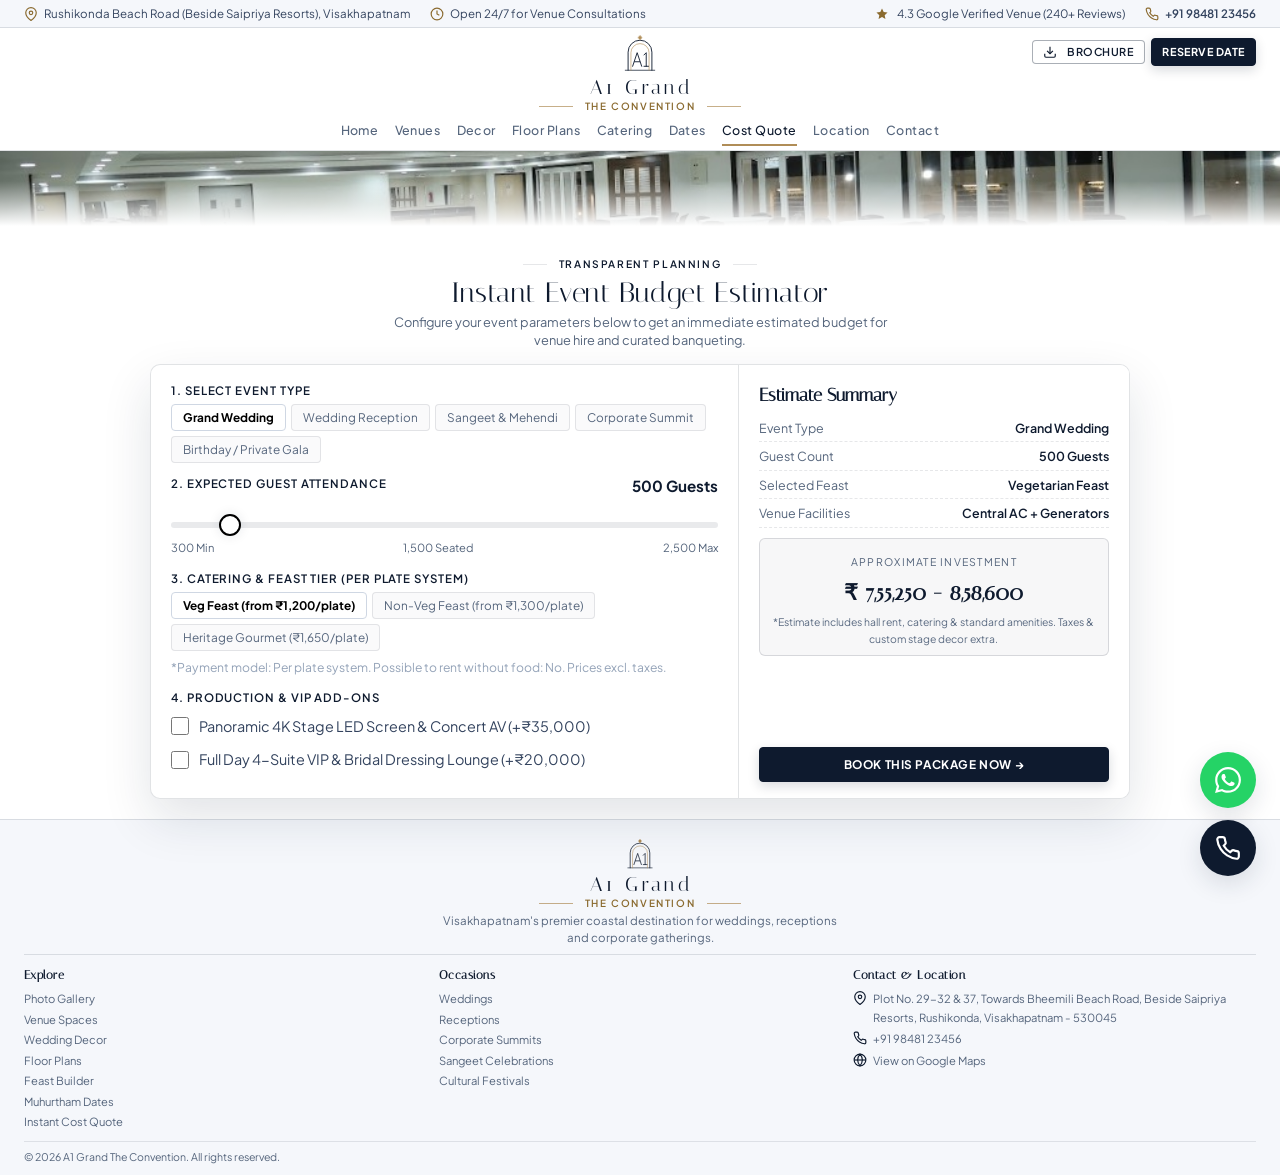
==== commit 8cd01a41: "feat: update site navigation, add responsive style sheet, and incorporate authentic venue photograph" ====
--- a/calculator.html
+++ b/calculator.html
@@ -106,7 +106,6 @@
       </div>
       <nav class="nav-menu" id="navMenu" aria-label="Main">
         <a href="index.html" class="nav-link">Home</a>
-        <a href="gallery.html" class="nav-link">Gallery</a>
         <a href="venues.html" class="nav-link">Venues</a>
         <a href="decor.html" class="nav-link">Decor</a>
         <a href="floorplan.html" class="nav-link">Floor Plans</a>
@@ -120,7 +119,7 @@
   </header>
 
   <main id="main">
-<div class="page-banner" style="background-image:url('assets/images/grand_banquet_dining_1792227102798.jpg')" role="img" aria-label=""><div class="page-banner-fade"></div></div>
+<div class="page-banner" style="background-image:url('assets/images/banquet_dining_authentic.jpg')" role="img" aria-label="A1 Grand Authentic Banquet Dining Hall"><div class="page-banner-fade"></div></div>
 
 <!-- Instant Event Quote & Budget Estimator -->
   <section class="calculator-section" id="calculator">
@@ -245,7 +244,7 @@
         <p>Visakhapatnam's premier coastal destination for weddings, receptions and corporate gatherings.</p>
       </div>
       <div class="footer-grid">
-        <div><h4 class="footer-heading">Explore</h4><div class="footer-links"><a href="gallery.html">Photo Gallery</a><a href="venues.html">Venue Spaces</a><a href="decor.html">Wedding Decor</a><a href="floorplan.html">Floor Plans</a><a href="catering.html">Feast Builder</a><a href="calendar.html">Muhurtham Dates</a><a href="calculator.html">Instant Cost Quote</a></div></div>
+        <div><h4 class="footer-heading">Explore</h4><div class="footer-links"><a href="index.html#gallery">Photo Gallery</a><a href="venues.html">Venue Spaces</a><a href="decor.html">Wedding Decor</a><a href="floorplan.html">Floor Plans</a><a href="catering.html">Feast Builder</a><a href="calendar.html">Muhurtham Dates</a><a href="calculator.html">Instant Cost Quote</a></div></div>
         <div><h4 class="footer-heading">Occasions</h4><div class="footer-links">
           <a href="contact.html">Weddings</a><a href="contact.html">Receptions</a><a href="contact.html">Corporate Summits</a><a href="contact.html">Sangeet Celebrations</a><a href="contact.html">Cultural Festivals</a></div></div>
         <div><h4 class="footer-heading">Contact &amp; Location</h4>
--- a/assets/css/style.css
+++ b/assets/css/style.css
@@ -169,19 +169,19 @@
 
 .section-title {
   font-family: var(--font-display);
-  font-size: clamp(2rem, 4vw, 3.2rem);
+  font-size: clamp(1.5rem, 2.6vw, 2.1rem);
   font-weight: 400;
   line-height: 1.2;
-  letter-spacing: 0.03em;
-  margin-bottom: 16px;
+  letter-spacing: 0.02em;
+  margin-bottom: 6px;
   color: #0e1a2e;
 }
 
 .section-subtitle {
-  font-size: 1.05rem;
+  font-size: 0.88rem;
   color: var(--text-muted);
-  max-width: 650px;
-  line-height: 1.7;
+  max-width: 580px;
+  line-height: 1.48;
 }
 
 .text-center {
@@ -783,12 +783,12 @@
    ========================================================================== */
 
 section {
-  padding: 100px 0;
+  padding: 38px 0;
   position: relative;
 }
 
 .section-head {
-  margin-bottom: 55px;
+  margin-bottom: 20px;
 }
 
 /* ==========================================================================
@@ -1714,17 +1714,17 @@
 }
 
 .hall-tab-btn {
-  padding: 10px 20px;
-  font-size: 0.82rem;
-  letter-spacing: 0.05em;
+  padding: 6px 14px;
+  font-size: 0.74rem;
+  letter-spacing: 0.04em;
   font-weight: 600;
   color: #33435e;
   background: #ffffff;
   border: 1px solid rgba(14, 26, 46, 0.14);
-  border-radius: 30px;
+  border-radius: 20px;
   cursor: pointer;
   transition: all var(--transition-fast);
-  box-shadow: 0 2px 6px rgba(14, 26, 46, 0.04);
+  box-shadow: 0 1px 4px rgba(14, 26, 46, 0.04);
 }
 
 .hall-tab-btn:hover {
@@ -1738,19 +1738,19 @@
   background: #0e1a2e;
   color: #ffffff;
   border-color: #0e1a2e;
-  box-shadow: 0 4px 14px rgba(14, 26, 46, 0.18);
+  box-shadow: 0 2px 8px rgba(14, 26, 46, 0.16);
 }
 
 .hall-cards-grid {
   display: grid;
   grid-template-columns: repeat(3, 1fr);
-  gap: 28px;
+  gap: 14px;
 }
 
 .hall-card {
   background: #ffffff;
   border: 1px solid var(--border-glass);
-  border-radius: 14px;
+  border-radius: 8px;
   overflow: hidden;
   box-shadow: var(--shadow-sm);
   cursor: pointer;
@@ -1761,14 +1761,15 @@
 }
 
 .hall-card:hover {
-  transform: translateY(-5px);
-  box-shadow: 0 16px 36px rgba(14, 26, 46, 0.12);
+  transform: translateY(-3px);
+  box-shadow: 0 10px 24px rgba(14, 26, 46, 0.10);
   border-color: #0e1a2e;
 }
 
 .hall-card-thumb {
   position: relative;
   aspect-ratio: 16 / 10;
+  max-height: 175px;
   overflow: hidden;
   background: #0e1a2e;
 }
@@ -1782,22 +1783,22 @@
 }
 
 .hall-card:hover .hall-card-thumb img {
-  transform: scale(1.06);
+  transform: scale(1.05);
 }
 
 .hall-card-badge {
   position: absolute;
-  top: 12px;
-  right: 12px;
+  top: 8px;
+  right: 8px;
   background: rgba(14, 26, 46, 0.85);
   backdrop-filter: blur(6px);
   color: #ffffff;
-  font-size: 0.65rem;
+  font-size: 0.58rem;
   font-weight: 700;
-  letter-spacing: 0.05em;
+  letter-spacing: 0.04em;
   text-transform: uppercase;
-  padding: 4px 10px;
-  border-radius: 12px;
+  padding: 2px 7px;
+  border-radius: 10px;
   border: 1px solid rgba(255, 255, 255, 0.2);
   z-index: 2;
 }
@@ -1809,12 +1810,12 @@
   right: 0;
   background: linear-gradient(0deg, rgba(14, 26, 46, 0.88) 0%, rgba(14, 26, 46, 0) 100%);
   color: #ffffff;
-  padding: 24px 14px 10px;
-  font-size: 0.72rem;
+  padding: 14px 10px 4px;
+  font-size: 0.64rem;
   font-weight: 600;
   display: flex;
   align-items: center;
-  gap: 6px;
+  gap: 5px;
   opacity: 0.9;
   transition: opacity 0.3s ease;
 }
@@ -1825,57 +1826,61 @@
 }
 
 .hall-card-body {
-  padding: 20px;
+  padding: 10px 12px 12px;
   display: flex;
   flex-direction: column;
   flex: 1;
-  gap: 8px;
+  gap: 3px;
 }
 
 .hall-card-space-tag {
-  font-size: 0.68rem;
+  font-size: 0.62rem;
   font-weight: 700;
   text-transform: uppercase;
-  letter-spacing: 0.06em;
+  letter-spacing: 0.05em;
   color: #0e1a2e;
   background: #f1f5fa;
   align-self: flex-start;
-  padding: 3px 8px;
-  border-radius: 4px;
+  padding: 2px 6px;
+  border-radius: 3px;
 }
 
 .hall-card-title {
   font-family: var(--font-display);
-  font-size: 1.25rem;
-  color: #0e1a2e;
-  line-height: 1.3;
-  margin: 2px 0 0;
+  font-size: 1rem;
+  color: #0e1a2e;
+  line-height: 1.25;
+  margin: 1px 0 0;
 }
 
 .hall-card-desc {
-  font-size: 0.83rem;
+  font-size: 0.74rem;
   color: var(--text-muted);
-  line-height: 1.5;
+  line-height: 1.35;
   flex: 1;
+  display: -webkit-box;
+  -webkit-line-clamp: 2;
+  -webkit-box-orient: vertical;
+  overflow: hidden;
 }
 
 .hall-card-specs-row {
   display: flex;
   flex-wrap: wrap;
-  gap: 6px;
-  padding: 10px 0;
+  gap: 3px;
+  padding: 4px 0;
   border-top: 1px solid rgba(14, 26, 46, 0.08);
   border-bottom: 1px solid rgba(14, 26, 46, 0.08);
-  margin-top: 4px;
+  margin-top: 2px;
 }
 
 .hall-card-spec-tag {
-  font-size: 0.72rem;
+  font-size: 0.66rem;
   color: #33435e;
   background: #f8fafc;
   border: 1px solid rgba(14, 26, 46, 0.08);
-  padding: 2px 8px;
-  border-radius: 4px;
+  padding: 1px 6px;
+  border-radius: 3px;
 }
 
 .hall-card-cta {
@@ -1883,17 +1888,17 @@
   align-items: center;
   justify-content: space-between;
   width: 100%;
-  padding: 9px 14px;
+  padding: 6px 10px;
   background: #f8fafc;
   color: #0e1a2e;
-  font-size: 0.8rem;
+  font-size: 0.74rem;
   font-weight: 700;
   letter-spacing: 0.02em;
   border: 1px solid rgba(14, 26, 46, 0.12);
-  border-radius: 6px;
+  border-radius: 4px;
   cursor: pointer;
   transition: all 0.25s ease;
-  margin-top: 6px;
+  margin-top: 4px;
 }
 
 .hall-card:hover .hall-card-cta {
@@ -2438,7 +2443,8 @@
 
 .calendar-section {
   background: var(--bg-secondary);
-  padding: 60px 0;
+  padding: 42px 0 50px;
+  position: relative;
 }
 
 .calendar-container {
@@ -2448,22 +2454,24 @@
 /* Split 2-Column Interactive Layout */
 .cal-split-layout {
   display: grid;
-  grid-template-columns: 1.15fr 0.85fr;
-  gap: 32px;
+  grid-template-columns: 1.18fr 0.82fr;
+  gap: 28px;
   align-items: start;
-  margin-top: 36px;
+  margin-top: 28px;
 }
 
 .cal-left-pane {
   min-width: 0;
 }
 
+/* Calendar Card Wrapper - Minimalist Dark Luxury */
 .cal-card-wrapper {
   background: var(--bg-card);
-  border: 1px solid var(--border-glass);
+  border: 1px solid rgba(212, 175, 55, 0.22);
   border-radius: 16px;
-  padding: 30px;
+  padding: 24px;
   box-shadow: var(--shadow-lg);
+  backdrop-filter: blur(20px);
 }
 
 .cal-header-bar {
@@ -2471,25 +2479,25 @@
   justify-content: space-between;
   align-items: center;
   flex-wrap: wrap;
-  gap: 16px;
-  margin-bottom: 20px;
-  padding-bottom: 16px;
-  border-bottom: 1px solid rgba(14, 26, 46, 0.10);
+  gap: 14px;
+  margin-bottom: 16px;
+  padding-bottom: 14px;
+  border-bottom: 1px solid rgba(255, 255, 255, 0.08);
 }
 
 .cal-month-nav {
   display: flex;
   align-items: center;
-  gap: 14px;
+  gap: 12px;
 }
 
 .cal-nav-btn {
   width: 36px;
   height: 36px;
   border-radius: 50%;
-  border: 1px solid var(--border-glass);
-  background: rgba(255, 255, 255, 0.75);
-  color: #0e1a2e;
+  border: 1px solid rgba(255, 255, 255, 0.14);
+  background: rgba(255, 255, 255, 0.04);
+  color: var(--text-main);
   display: flex;
   align-items: center;
   justify-content: center;
@@ -2498,41 +2506,47 @@
 }
 
 .cal-nav-btn:hover {
-  background: #ffffff;
-  color: #000000;
-  box-shadow: 0 4px 12px rgba(14, 26, 46, 0.15);
+  background: rgba(212, 175, 55, 0.12);
+  border-color: #d4af37;
+  color: #d4af37;
+  box-shadow: 0 4px 12px rgba(212, 175, 55, 0.18);
 }
 
 .cal-current-month {
   font-family: var(--font-display);
   font-size: 1.35rem;
-  color: #0e1a2e;
+  color: #ffffff;
   min-width: 170px;
   text-align: center;
-  letter-spacing: 0.02em;
+  letter-spacing: 0.04em;
+  font-weight: 600;
 }
 
 .cal-legend {
   display: flex;
   gap: 14px;
   flex-wrap: wrap;
-  font-size: 0.76rem;
+  font-size: 0.74rem;
 }
 
 .legend-item {
   display: flex;
   align-items: center;
   gap: 6px;
-  color: var(--text-muted);
+  color: var(--text-silver);
+  font-weight: 500;
 }
 
 .legend-dot {
-  width: 10px;
-  height: 10px;
+  width: 8px;
+  height: 8px;
   border-radius: 50%;
 }
 
-.legend-dot.muhurtham { background: #0e1a2e; box-shadow: 0 0 6px rgba(14, 26, 46, 0.4); }
+.legend-dot.muhurtham { 
+  background: #d4af37; 
+  box-shadow: 0 0 8px rgba(212, 175, 55, 0.7); 
+}
 .legend-dot.available { background: #38bdf8; }
 .legend-dot.filling { background: #f59e0b; }
 
@@ -2541,168 +2555,212 @@
   display: flex;
   gap: 8px;
   overflow-x: auto;
-  padding-bottom: 10px;
-  margin-bottom: 16px;
+  padding-bottom: 8px;
+  margin-bottom: 14px;
   scrollbar-width: thin;
 }
 
 .cal-month-pill {
   padding: 6px 14px;
   border-radius: 20px;
-  background: rgba(14, 26, 46, 0.05);
-  border: 1px solid rgba(14, 26, 46, 0.12);
-  font-size: 0.76rem;
+  background: rgba(255, 255, 255, 0.04);
+  border: 1px solid rgba(255, 255, 255, 0.10);
+  font-size: 0.75rem;
   font-weight: 600;
-  color: #0e1a2e;
+  color: var(--text-silver);
   white-space: nowrap;
   cursor: pointer;
   transition: all var(--transition-fast);
 }
 
 .cal-month-pill:hover {
-  background: #ffffff;
-  border-color: #0e1a2e;
+  background: rgba(255, 255, 255, 0.08);
+  border-color: rgba(212, 175, 55, 0.4);
+  color: #ffffff;
 }
 
 .cal-month-pill.active {
-  background: #0e1a2e;
-  color: #ffffff;
-  border-color: #0e1a2e;
-  box-shadow: 0 4px 12px rgba(14, 26, 46, 0.18);
-}
-
+  background: #d4af37;
+  color: #040609;
+  border-color: #d4af37;
+  font-weight: 700;
+  box-shadow: 0 4px 14px rgba(212, 175, 55, 0.28);
+}
+
+/* Calendar Days Grid */
 .calendar-grid {
   display: grid;
   grid-template-columns: repeat(7, 1fr);
-  gap: 8px;
-}
-
-.cal-day-name {
+  gap: 7px;
+}
+
+.cal-days-head .cal-day-name {
   text-align: center;
-  font-size: 0.75rem;
+  font-size: 0.72rem;
   font-weight: 700;
-  color: #0e1a2e;
+  color: var(--accent-dim);
   text-transform: uppercase;
-  padding: 8px 0;
-  letter-spacing: 0.05em;
-}
-
+  padding: 6px 0;
+  letter-spacing: 0.06em;
+}
+
+/* High-Contrast, Clearly Visible Date Cell Styling */
 .cal-date-cell {
-  background: rgba(255, 255, 255, 0.65);
-  border: 1px solid rgba(14, 26, 46, 0.10);
-  border-radius: 8px;
-  min-height: 84px;
-  padding: 8px;
+  background: rgba(255, 255, 255, 0.05);
+  border: 1px solid rgba(255, 255, 255, 0.16);
+  border-radius: 9px;
+  min-height: 76px;
+  padding: 8px 8px 6px;
   display: flex;
   flex-direction: column;
   justify-content: space-between;
   cursor: pointer;
   transition: all var(--transition-fast);
   position: relative;
+  box-shadow: 0 2px 6px rgba(0, 0, 0, 0.25);
 }
 
 .cal-date-cell:hover {
-  border-color: #0e1a2e;
+  border-color: rgba(212, 175, 55, 0.7);
+  background: rgba(255, 255, 255, 0.09);
   transform: translateY(-2px);
-  background: rgba(255, 255, 255, 0.95);
-  box-shadow: 0 4px 14px rgba(14, 26, 46, 0.08);
-}
-
-.cal-date-cell.selected {
-  border: 2px solid #0e1a2e !important;
-  background: #ffffff !important;
-  box-shadow: 0 8px 24px rgba(14, 26, 46, 0.16) !important;
-  transform: translateY(-3px);
-}
-
+  box-shadow: 0 6px 16px rgba(0, 0, 0, 0.4);
+}
+
+/* Auspicious Muhurtham Cell - Rich Royal Gold */
 .cal-date-cell.muhurtham {
-  border: 1px solid #0e1a2e;
-  background: rgba(14, 26, 46, 0.04);
-}
-
-.cal-date-cell.filling {
-  border: 1px solid rgba(245, 158, 11, 0.35);
-  background: rgba(245, 158, 11, 0.03);
-}
-
-.cal-cell-head {
-  display: flex;
-  justify-content: space-between;
-  align-items: center;
-  width: 100%;
-}
-
-.cal-num {
-  font-size: 1.05rem;
-  font-weight: 700;
-  color: #0e1a2e;
-}
-
-.cal-active-dot {
+  border: 1.5px solid rgba(212, 175, 55, 0.85);
+  background: linear-gradient(145deg, rgba(212, 175, 55, 0.16) 0%, rgba(212, 175, 55, 0.06) 100%);
+  box-shadow: 0 2px 12px rgba(212, 175, 55, 0.16);
+}
+
+.cal-date-cell.muhurtham:hover {
+  border-color: #d4af37;
+  background: linear-gradient(145deg, rgba(212, 175, 55, 0.25) 0%, rgba(212, 175, 55, 0.1) 100%);
+  box-shadow: 0 4px 18px rgba(212, 175, 55, 0.35);
+}
+
+.cal-date-cell.muhurtham .cal-num {
+  color: #fff4c7;
+  font-weight: 800;
+}
+
+.cal-muhurtham-dot {
   width: 7px;
   height: 7px;
   border-radius: 50%;
-  background: #0e1a2e;
-  box-shadow: 0 0 6px rgba(14, 26, 46, 0.7);
+  background: #d4af37;
+  box-shadow: 0 0 10px #d4af37;
+  flex-shrink: 0;
+}
+
+/* Selected Date Cell (Gold Aura) */
+.cal-date-cell.selected {
+  border: 2px solid #d4af37 !important;
+  background: rgba(212, 175, 55, 0.24) !important;
+  box-shadow: 0 0 24px rgba(212, 175, 55, 0.45) !important;
+  transform: translateY(-2px);
+}
+
+.cal-date-cell.selected .cal-num {
+  color: #ffffff !important;
+  font-weight: 800;
+}
+
+.cal-date-cell.available {
+  border: 1px solid rgba(56, 189, 248, 0.45);
+  background: rgba(56, 189, 248, 0.07);
+}
+
+.cal-date-cell.filling {
+  border: 1px solid rgba(245, 158, 11, 0.45);
+  background: rgba(245, 158, 11, 0.07);
+}
+
+.cal-cell-head {
+  display: flex;
+  justify-content: space-between;
+  align-items: center;
+  width: 100%;
+}
+
+.cal-num {
+  font-size: 1.15rem;
+  font-weight: 700;
+  color: #ffffff;
+  line-height: 1;
+  display: inline-block;
+  opacity: 1 !important;
+  visibility: visible !important;
+}
+
+.cal-active-dot {
+  width: 6px;
+  height: 6px;
+  border-radius: 50%;
+  background: #d4af37;
+  box-shadow: 0 0 8px #d4af37;
 }
 
 .cal-tag {
-  font-size: 0.64rem;
-  padding: 2px 5px;
-  border-radius: 3px;
+  font-size: 0.68rem;
+  padding: 3px 5px;
+  border-radius: 4px;
   margin-top: 4px;
-  line-height: 1.2;
-  word-break: break-word;
+  line-height: 1.25;
+  font-weight: 600;
+  display: block;
+  white-space: nowrap;
+  overflow: hidden;
+  text-overflow: ellipsis;
 }
 
 .cal-tag.muhurtham-tag {
-  background: #0e1a2e;
-  color: #ffffff;
-  font-weight: 700;
+  background: rgba(212, 175, 55, 0.26);
+  color: #fff8db;
+  border: 1px solid rgba(212, 175, 55, 0.45);
 }
 
 .cal-tag.avail-tag {
   background: rgba(56, 189, 248, 0.18);
-  color: #0284c7;
+  color: #e0f2fe;
   border: 1px solid rgba(56, 189, 248, 0.35);
-  font-weight: 600;
 }
 
 .cal-tag.filling-tag {
   background: rgba(245, 158, 11, 0.18);
-  color: #b45309;
+  color: #fef3c7;
   border: 1px solid rgba(245, 158, 11, 0.35);
-  font-weight: 600;
 }
 
 .cal-tap-hint {
   display: flex;
   align-items: center;
   gap: 8px;
-  margin-top: 18px;
-  padding: 10px 14px;
-  background: rgba(14, 26, 46, 0.04);
-  border: 1px dashed rgba(14, 26, 46, 0.2);
+  margin-top: 14px;
+  padding: 8px 12px;
+  background: rgba(255, 255, 255, 0.03);
+  border: 1px dashed rgba(255, 255, 255, 0.14);
   border-radius: 8px;
+  font-size: 0.77rem;
+  color: var(--text-muted);
+}
+
+.cal-tap-hint svg {
+  color: #d4af37;
+  flex-shrink: 0;
+}
+
+.cal-custom-inquiry-box {
+  margin-top: 12px;
+  text-align: center;
   font-size: 0.78rem;
   color: var(--text-muted);
 }
 
-.cal-tap-hint svg {
-  color: #0e1a2e;
-  flex-shrink: 0;
-}
-
-.cal-custom-inquiry-box {
-  margin-top: 16px;
-  text-align: center;
-  font-size: 0.82rem;
-  color: var(--text-muted);
-}
-
 .cal-custom-inquiry-box a {
-  color: #0e1a2e;
-  font-weight: 700;
+  color: #d4af37;
+  font-weight: 600;
   text-decoration: underline;
 }
 
@@ -2712,31 +2770,32 @@
 
 .cal-right-pane {
   position: sticky;
-  top: 96px;
+  top: 92px;
   z-index: 10;
   min-width: 0;
 }
 
 .cal-info-card {
   background: var(--bg-card);
-  border: 1px solid var(--border-glass);
+  border: 1px solid rgba(212, 175, 55, 0.22);
   border-radius: 16px;
-  padding: 26px 22px;
+  padding: 24px 20px;
   box-shadow: var(--shadow-lg);
+  backdrop-filter: blur(20px);
   display: flex;
   flex-direction: column;
-  gap: 20px;
+  gap: 16px;
 }
 
 /* Header & Date Badge */
 .cal-info-header {
-  border-bottom: 1px solid rgba(14, 26, 46, 0.10);
-  padding-bottom: 18px;
+  border-bottom: 1px solid rgba(255, 255, 255, 0.08);
+  padding-bottom: 14px;
 }
 
 .cal-info-top-row {
   display: flex;
-  gap: 14px;
+  gap: 12px;
   align-items: center;
 }
 
@@ -2745,18 +2804,19 @@
   flex-direction: column;
   align-items: center;
   justify-content: center;
-  min-width: 66px;
-  height: 68px;
-  background: #0e1a2e;
+  min-width: 62px;
+  height: 64px;
+  background: linear-gradient(135deg, #142542 0%, #0e1a2e 100%);
+  border: 1px solid rgba(212, 175, 55, 0.35);
   color: #ffffff;
-  border-radius: 12px;
+  border-radius: 10px;
   padding: 4px;
-  box-shadow: 0 6px 18px rgba(14, 26, 46, 0.25);
+  box-shadow: 0 4px 14px rgba(0, 0, 0, 0.35);
   flex-shrink: 0;
 }
 
 .cal-info-date-day {
-  font-size: 1.75rem;
+  font-size: 1.7rem;
   font-weight: 800;
   line-height: 1;
   font-family: var(--font-display);
@@ -2764,93 +2824,94 @@
 }
 
 .cal-info-date-month {
-  font-size: 0.72rem;
+  font-size: 0.7rem;
   letter-spacing: 0.12em;
   font-weight: 700;
-  color: rgba(255, 255, 255, 0.85);
+  color: #d4af37;
   margin-top: 2px;
 }
 
 .cal-info-heading-wrap {
   display: flex;
   flex-direction: column;
-  gap: 3px;
+  gap: 2px;
   min-width: 0;
 }
 
 .cal-info-status-badge {
   display: inline-flex;
   align-items: center;
-  gap: 6px;
+  gap: 5px;
   align-self: flex-start;
   padding: 3px 9px;
-  border-radius: 16px;
-  font-size: 0.7rem;
+  border-radius: 14px;
+  font-size: 0.69rem;
   font-weight: 700;
   text-transform: uppercase;
   letter-spacing: 0.04em;
 }
 
 .cal-info-status-badge.muhurtham {
-  background: #0e1a2e;
-  color: #ffffff;
-  border: 1px solid #0e1a2e;
+  background: rgba(212, 175, 55, 0.16);
+  color: #d4af37;
+  border: 1px solid rgba(212, 175, 55, 0.38);
 }
 
 .cal-info-status-badge.available {
-  background: rgba(56, 189, 248, 0.15);
-  color: #0284c7;
-  border: 1px solid rgba(56, 189, 248, 0.35);
+  background: rgba(56, 189, 248, 0.12);
+  color: #7dd3fc;
+  border: 1px solid rgba(56, 189, 248, 0.28);
 }
 
 .cal-info-status-badge.filling {
-  background: rgba(245, 158, 11, 0.15);
-  color: #b45309;
-  border: 1px solid rgba(245, 158, 11, 0.35);
+  background: rgba(245, 158, 11, 0.12);
+  color: #fcd34d;
+  border: 1px solid rgba(245, 158, 11, 0.28);
 }
 
 .cal-info-full-date {
   font-family: var(--font-display);
-  font-size: 1.2rem;
-  color: #0e1a2e;
+  font-size: 1.15rem;
+  color: #ffffff;
   line-height: 1.25;
   margin: 1px 0;
+  font-weight: 600;
 }
 
 .cal-info-event-title {
-  font-size: 0.84rem;
-  font-weight: 600;
-  color: var(--text-muted);
-}
-
-/* Lagna Card */
+  font-size: 0.82rem;
+  font-weight: 500;
+  color: var(--text-silver);
+}
+
+/* Lagna & Timings Card */
 .cal-lagna-card {
-  background: rgba(14, 26, 46, 0.04);
-  border: 1px solid rgba(14, 26, 46, 0.12);
+  background: rgba(212, 175, 55, 0.04);
+  border: 1px solid rgba(212, 175, 55, 0.22);
   border-radius: 10px;
-  padding: 12px 14px;
-  margin-top: 14px;
+  padding: 11px 13px;
+  margin-top: 12px;
 }
 
 .cal-lagna-header {
   display: flex;
   align-items: center;
-  gap: 6px;
-  font-size: 0.82rem;
+  gap: 7px;
+  font-size: 0.8rem;
   font-weight: 700;
-  color: #0e1a2e;
+  color: #d4af37;
   margin-bottom: 4px;
 }
 
-.cal-lagna-icon {
-  font-size: 1rem;
+.cal-lagna-header svg {
+  color: #d4af37;
 }
 
 .cal-lagna-text {
   font-size: 0.78rem;
-  color: #0e1a2e;
+  color: #ffffff;
   line-height: 1.45;
-  margin-bottom: 6px;
+  margin-bottom: 5px;
 }
 
 .cal-lagna-footer {
@@ -2859,25 +2920,26 @@
 }
 
 .cal-availability-tag {
-  font-size: 0.7rem;
+  font-size: 0.68rem;
   font-weight: 700;
-  color: #b45309;
+  color: #fcd34d;
   background: rgba(245, 158, 11, 0.12);
   padding: 2px 7px;
   border-radius: 4px;
+  border: 1px solid rgba(245, 158, 11, 0.25);
 }
 
 /* Configuration Container */
 .cal-selection-container {
   display: flex;
   flex-direction: column;
-  gap: 18px;
+  gap: 15px;
 }
 
 .cal-select-group {
   display: flex;
   flex-direction: column;
-  gap: 8px;
+  gap: 7px;
 }
 
 .cal-group-header {
@@ -2887,13 +2949,13 @@
 }
 
 .cal-step-badge {
-  width: 22px;
-  height: 22px;
+  width: 20px;
+  height: 20px;
   border-radius: 50%;
-  background: #0e1a2e;
-  color: #ffffff;
-  font-size: 0.72rem;
-  font-weight: 700;
+  background: #d4af37;
+  color: #040609;
+  font-size: 0.7rem;
+  font-weight: 800;
   display: flex;
   align-items: center;
   justify-content: center;
@@ -2903,13 +2965,14 @@
 
 .cal-group-title {
   font-family: var(--font-display);
-  font-size: 1rem;
-  color: #0e1a2e;
+  font-size: 0.95rem;
+  color: #ffffff;
   margin-bottom: 1px;
+  font-weight: 600;
 }
 
 .cal-group-subtitle {
-  font-size: 0.74rem;
+  font-size: 0.72rem;
   color: var(--text-muted);
 }
 
@@ -2917,17 +2980,17 @@
 .cal-halls-list {
   display: flex;
   flex-direction: column;
-  gap: 7px;
+  gap: 6px;
 }
 
 .cal-hall-option {
   display: flex;
   align-items: flex-start;
   gap: 10px;
-  padding: 10px 12px;
-  border: 1px solid rgba(14, 26, 46, 0.12);
-  border-radius: 10px;
-  background: rgba(255, 255, 255, 0.65);
+  padding: 9px 11px;
+  border: 1px solid rgba(255, 255, 255, 0.08);
+  border-radius: 9px;
+  background: rgba(255, 255, 255, 0.02);
   cursor: pointer;
   transition: all var(--transition-fast);
 }
@@ -2937,10 +3000,10 @@
 }
 
 .cal-hall-indicator {
-  width: 16px;
-  height: 16px;
+  width: 15px;
+  height: 15px;
   border-radius: 50%;
-  border: 2px solid rgba(14, 26, 46, 0.35);
+  border: 2px solid rgba(255, 255, 255, 0.3);
   margin-top: 2px;
   flex-shrink: 0;
   position: relative;
@@ -2948,29 +3011,29 @@
 }
 
 .cal-hall-option:hover {
-  border-color: #0e1a2e;
-  background: #ffffff;
+  border-color: rgba(212, 175, 55, 0.4);
+  background: rgba(255, 255, 255, 0.04);
 }
 
 .cal-hall-option.active {
-  border-color: #0e1a2e;
-  background: #ffffff;
-  box-shadow: 0 4px 14px rgba(14, 26, 46, 0.08);
+  border-color: #d4af37;
+  background: rgba(212, 175, 55, 0.06);
+  box-shadow: 0 4px 14px rgba(0, 0, 0, 0.3);
 }
 
 .cal-hall-option.active .cal-hall-indicator {
-  border-color: #0e1a2e;
+  border-color: #d4af37;
 }
 
 .cal-hall-option.active .cal-hall-indicator::after {
   content: '';
   position: absolute;
-  top: 3px;
-  left: 3px;
+  top: 2.5px;
+  left: 2.5px;
   width: 6px;
   height: 6px;
   border-radius: 50%;
-  background: #0e1a2e;
+  background: #d4af37;
 }
 
 .cal-hall-info {
@@ -2986,45 +3049,46 @@
 }
 
 .cal-hall-title {
-  font-size: 0.85rem;
+  font-size: 0.84rem;
   font-weight: 700;
-  color: #0e1a2e;
+  color: #ffffff;
 }
 
 .cal-pill-badge {
-  font-size: 0.65rem;
+  font-size: 0.63rem;
   font-weight: 700;
   padding: 1px 6px;
   border-radius: 10px;
-  background: rgba(14, 26, 46, 0.08);
-  color: #0e1a2e;
+  background: rgba(255, 255, 255, 0.08);
+  color: var(--text-silver);
   white-space: nowrap;
 }
 
 .cal-pill-badge.royal {
-  background: #0e1a2e;
-  color: #ffffff;
+  background: rgba(212, 175, 55, 0.18);
+  color: #d4af37;
+  border: 1px solid rgba(212, 175, 55, 0.35);
 }
 
 .cal-hall-desc {
-  font-size: 0.73rem;
+  font-size: 0.72rem;
   color: var(--text-muted);
   line-height: 1.35;
   margin: 2px 0;
 }
 
 .cal-hall-rate {
-  font-size: 0.72rem;
+  font-size: 0.71rem;
   font-weight: 600;
-  color: #0e1a2e;
+  color: #d4af37;
 }
 
 /* Services Checklist */
 .cal-services-checklist {
   display: flex;
   flex-direction: column;
-  gap: 7px;
-  max-height: 250px;
+  gap: 6px;
+  max-height: 220px;
   overflow-y: auto;
   padding-right: 4px;
   scrollbar-width: thin;
@@ -3033,11 +3097,11 @@
 .cal-service-card {
   display: flex;
   align-items: flex-start;
-  gap: 10px;
-  padding: 8px 10px;
-  border: 1px solid rgba(14, 26, 46, 0.10);
+  gap: 9px;
+  padding: 7px 9px;
+  border: 1px solid rgba(255, 255, 255, 0.08);
   border-radius: 8px;
-  background: rgba(255, 255, 255, 0.55);
+  background: rgba(255, 255, 255, 0.02);
   cursor: pointer;
   transition: all var(--transition-fast);
 }
@@ -3047,10 +3111,10 @@
 }
 
 .cal-checkbox-custom {
-  width: 16px;
-  height: 16px;
+  width: 15px;
+  height: 15px;
   border-radius: 4px;
-  border: 2px solid rgba(14, 26, 46, 0.35);
+  border: 2px solid rgba(255, 255, 255, 0.3);
   margin-top: 2px;
   flex-shrink: 0;
   position: relative;
@@ -3058,19 +3122,19 @@
 }
 
 .cal-service-card:hover {
-  background: #ffffff;
-  border-color: #0e1a2e;
+  background: rgba(255, 255, 255, 0.05);
+  border-color: rgba(212, 175, 55, 0.35);
 }
 
 .cal-service-card.is-checked {
-  border-color: #0e1a2e;
-  background: #ffffff;
-  box-shadow: 0 2px 8px rgba(14, 26, 46, 0.05);
+  border-color: rgba(212, 175, 55, 0.45);
+  background: rgba(212, 175, 55, 0.05);
+  box-shadow: 0 2px 8px rgba(0, 0, 0, 0.2);
 }
 
 .cal-service-card.is-checked .cal-checkbox-custom {
-  background: #0e1a2e;
-  border-color: #0e1a2e;
+  background: #d4af37;
+  border-color: #d4af37;
 }
 
 .cal-service-card.is-checked .cal-checkbox-custom::after {
@@ -3079,8 +3143,8 @@
   left: 4px;
   top: 1px;
   width: 4px;
-  height: 8px;
-  border: solid #ffffff;
+  height: 7px;
+  border: solid #040609;
   border-width: 0 2px 2px 0;
   transform: rotate(45deg);
 }
@@ -3094,16 +3158,16 @@
   display: flex;
   align-items: center;
   gap: 6px;
-  font-size: 0.8rem;
-  color: #0e1a2e;
+  font-size: 0.79rem;
+  color: #ffffff;
 }
 
 .cal-service-icon {
-  font-size: 0.95rem;
+  font-size: 0.92rem;
 }
 
 .cal-service-details p {
-  font-size: 0.71rem;
+  font-size: 0.7rem;
   color: var(--text-muted);
   line-height: 1.35;
   margin-top: 1px;
@@ -3121,40 +3185,42 @@
   flex-direction: column;
   align-items: center;
   text-align: center;
-  padding: 8px 4px;
+  padding: 7px 4px;
   border-radius: 8px;
-  border: 1px solid rgba(14, 26, 46, 0.12);
-  background: rgba(255, 255, 255, 0.65);
+  border: 1px solid rgba(255, 255, 255, 0.10);
+  background: rgba(255, 255, 255, 0.02);
   cursor: pointer;
   transition: all var(--transition-fast);
+  color: var(--text-silver);
 }
 
 .cal-slot-btn:hover {
-  background: #ffffff;
-  border-color: #0e1a2e;
+  background: rgba(255, 255, 255, 0.06);
+  border-color: rgba(212, 175, 55, 0.4);
 }
 
 .cal-slot-btn.active {
-  background: #0e1a2e;
-  color: #ffffff;
-  border-color: #0e1a2e;
-  box-shadow: 0 4px 10px rgba(14, 26, 46, 0.15);
-}
-
-.slot-icon { font-size: 1rem; margin-bottom: 2px; }
-.slot-label { font-size: 0.72rem; font-weight: 700; line-height: 1.2; }
-.slot-time { font-size: 0.62rem; opacity: 0.8; margin-top: 1px; }
+  background: #d4af37;
+  color: #040609;
+  border-color: #d4af37;
+  font-weight: 700;
+  box-shadow: 0 4px 10px rgba(212, 175, 55, 0.25);
+}
+
+.slot-icon { font-size: 0.95rem; margin-bottom: 2px; }
+.slot-label { font-size: 0.71rem; font-weight: 700; line-height: 1.2; }
+.slot-time { font-size: 0.61rem; opacity: 0.88; margin-top: 1px; }
 
 .cal-guests-selector {
-  margin-top: 8px;
+  margin-top: 6px;
 }
 
 .cal-mini-label {
-  font-size: 0.73rem;
+  font-size: 0.72rem;
   font-weight: 600;
   color: var(--text-muted);
   display: block;
-  margin-bottom: 5px;
+  margin-bottom: 4px;
 }
 
 .cal-guest-buttons {
@@ -3164,26 +3230,28 @@
 }
 
 .guest-btn {
-  padding: 5px 11px;
+  padding: 5px 10px;
   border-radius: 14px;
-  border: 1px solid rgba(14, 26, 46, 0.14);
-  background: rgba(255, 255, 255, 0.6);
-  font-size: 0.72rem;
+  border: 1px solid rgba(255, 255, 255, 0.12);
+  background: rgba(255, 255, 255, 0.02);
+  font-size: 0.71rem;
   font-weight: 600;
-  color: #0e1a2e;
+  color: var(--text-silver);
   cursor: pointer;
   transition: all var(--transition-fast);
 }
 
 .guest-btn:hover {
-  background: #ffffff;
-  border-color: #0e1a2e;
+  background: rgba(255, 255, 255, 0.06);
+  border-color: rgba(212, 175, 55, 0.4);
 }
 
 .guest-btn.active {
-  background: #0e1a2e;
-  color: #ffffff;
-  border-color: #0e1a2e;
+  background: #d4af37;
+  color: #040609;
+  border-color: #d4af37;
+  font-weight: 700;
+  box-shadow: 0 2px 8px rgba(212, 175, 55, 0.25);
 }
 
 /* Live Summary Strip */
@@ -3191,17 +3259,17 @@
   display: flex;
   gap: 6px;
   flex-wrap: wrap;
-  padding: 8px 12px;
-  background: rgba(14, 26, 46, 0.05);
+  padding: 7px 11px;
+  background: rgba(255, 255, 255, 0.03);
   border-radius: 8px;
-  border: 1px dashed rgba(14, 26, 46, 0.18);
+  border: 1px dashed rgba(212, 175, 55, 0.35);
 }
 
 .summary-chip {
   display: inline-flex;
   align-items: center;
   gap: 4px;
-  font-size: 0.72rem;
+  font-size: 0.71rem;
 }
 
 .chip-k {
@@ -3210,7 +3278,7 @@
 }
 
 .chip-v {
-  color: #0e1a2e;
+  color: #d4af37;
   font-weight: 700;
 }
 
@@ -3225,28 +3293,28 @@
   align-items: center;
   justify-content: center;
   gap: 10px;
-  padding: 15px 18px;
+  padding: 13px 16px;
   border-radius: 10px;
   background: #25D366;
   color: #ffffff;
-  font-size: 0.95rem;
+  font-size: 0.92rem;
   font-weight: 700;
-  letter-spacing: 0.04em;
+  letter-spacing: 0.03em;
   cursor: pointer;
   border: none;
-  box-shadow: 0 6px 20px rgba(37, 211, 102, 0.35);
+  box-shadow: 0 4px 16px rgba(37, 211, 102, 0.3);
   transition: all var(--transition-fast);
 }
 
 .btn-whatsapp-book:hover {
   background: #20ba5a;
   transform: translateY(-2px);
-  box-shadow: 0 10px 28px rgba(37, 211, 102, 0.5);
+  box-shadow: 0 8px 22px rgba(37, 211, 102, 0.45);
 }
 
 .wa-btn-icon {
-  width: 22px;
-  height: 22px;
+  width: 20px;
+  height: 20px;
   flex-shrink: 0;
 }
 
@@ -3254,16 +3322,16 @@
   display: flex;
   flex-direction: column;
   gap: 2px;
-  margin-top: 6px;
+  margin-top: 5px;
   text-align: center;
-  font-size: 0.7rem;
+  font-size: 0.69rem;
   color: var(--text-muted);
 }
 
 @media (max-width: 1024px) {
   .cal-split-layout {
     grid-template-columns: 1fr;
-    gap: 24px;
+    gap: 22px;
   }
   .cal-right-pane {
     position: static;
@@ -3275,7 +3343,17 @@
     grid-template-columns: 1fr;
   }
   .cal-card-wrapper, .cal-info-card {
-    padding: 20px 16px;
+    padding: 18px 14px;
+  }
+  .calendar-grid {
+    gap: 4px;
+  }
+  .cal-date-cell {
+    min-height: 64px;
+    padding: 4px;
+  }
+  .cal-num {
+    font-size: 0.92rem;
   }
 }
 
@@ -4596,26 +4674,29 @@
 /* ---------- Page banner & transitions ---------- */
 main { animation: pageIn .5s ease both; }
 @keyframes pageIn { from { opacity: 0; } to { opacity: 1; } }
-.page-banner { position: relative; height: clamp(150px, 22vw, 280px); background-position: center; background-size: cover; background-repeat: no-repeat; }
+/* ---------- Page banner & transitions ---------- */
+main { animation: pageIn .5s ease both; }
+@keyframes pageIn { from { opacity: 0; } to { opacity: 1; } }
+.page-banner { position: relative; height: clamp(65px, 9vw, 105px); background-position: center; background-size: cover; background-repeat: no-repeat; }
 .page-banner-fade { position: absolute; inset: 0; background: linear-gradient(180deg, rgba(255,255,255,0) 40%, #fff 100%); }
 
 /* ---------- Home: explore grid ---------- */
-.explore-section { padding: 90px 0; background: var(--bg-secondary); }
-.explore-grid { display: grid; grid-template-columns: repeat(4, 1fr); gap: 22px; margin-top: 44px; }
-.explore-card { display: flex; flex-direction: column; background: #fff; border: 1px solid var(--border-glass); border-radius: 6px; overflow: hidden; transition: transform .35s var(--transition-smooth), box-shadow .35s ease; }
-.explore-card:hover { transform: translateY(-4px); box-shadow: var(--shadow-lg); }
-.explore-img { display: block; aspect-ratio: 4 / 3; background-size: cover; background-position: center; transition: transform .6s ease; }
+.explore-section { padding: 34px 0; background: var(--bg-secondary); }
+.explore-grid { display: grid; grid-template-columns: repeat(4, 1fr); gap: 12px; margin-top: 18px; }
+.explore-card { display: flex; flex-direction: column; background: #fff; border: 1px solid var(--border-glass); border-radius: 8px; overflow: hidden; transition: transform .35s var(--transition-smooth), box-shadow .35s ease; }
+.explore-card:hover { transform: translateY(-3px); box-shadow: var(--shadow-md); }
+.explore-img { display: block; aspect-ratio: 16 / 10; background-size: cover; background-position: center; transition: transform .6s ease; }
 .explore-card { overflow: hidden; }
 .explore-card:hover .explore-img { transform: scale(1.05); }
-.explore-body { display: flex; flex-direction: column; gap: 4px; padding: 16px 18px 20px; position: relative; background: #fff; }
-.explore-body strong { font-family: var(--font-display); font-size: 1.25rem; letter-spacing: .03em; font-weight: 400; color: var(--ink); }
-.explore-body span { font-size: .84rem; color: var(--text-muted); line-height: 1.5; }
+.explore-body { display: flex; flex-direction: column; gap: 3px; padding: 10px 12px 12px; position: relative; background: #fff; }
+.explore-body strong { font-family: var(--font-display); font-size: 1.05rem; letter-spacing: .02em; font-weight: 500; color: var(--ink); }
+.explore-body span { font-size: .76rem; color: var(--text-muted); line-height: 1.35; }
 
 /* ---------- Floor Plans Card Multi-Photo Slider ---------- */
 .explore-slider-box {
   display: block;
   position: relative;
-  aspect-ratio: 4 / 3;
+  aspect-ratio: 16 / 10;
   overflow: hidden;
   background: #0e1a2e;
 }
@@ -4642,98 +4723,121 @@
 
 .explore-slide-badge {
   position: absolute;
-  top: 10px;
-  right: 10px;
-  background: rgba(14, 26, 46, 0.82);
+  top: 8px;
+  right: 8px;
+  background: rgba(14, 26, 46, 0.85);
   backdrop-filter: blur(6px);
   color: #ffffff;
-  font-size: 0.65rem;
+  font-size: 0.6rem;
   font-weight: 700;
-  letter-spacing: 0.05em;
+  letter-spacing: 0.04em;
   text-transform: uppercase;
-  padding: 3px 8px;
-  border-radius: 12px;
+  padding: 2px 7px;
+  border-radius: 10px;
   border: 1px solid rgba(255, 255, 255, 0.2);
   z-index: 2;
 }
 
 .explore-slide-nav {
   position: absolute;
-  bottom: 10px;
+  bottom: 8px;
   left: 50%;
   transform: translateX(-50%);
   display: flex;
-  gap: 6px;
+  gap: 5px;
   z-index: 2;
   background: rgba(14, 26, 46, 0.55);
   backdrop-filter: blur(4px);
-  padding: 4px 8px;
-  border-radius: 10px;
+  padding: 3px 6px;
+  border-radius: 8px;
 }
 
 .explore-dot {
-  width: 6px;
-  height: 6px;
+  width: 5px;
+  height: 5px;
   border-radius: 50%;
   background: rgba(255, 255, 255, 0.45);
   transition: all 0.3s ease;
 }
 
 .explore-dot.active {
-  width: 14px;
-  border-radius: 4px;
+  width: 12px;
+  border-radius: 3px;
   background: #ffffff;
 }
 
 .explore-meta-tag {
-  font-size: 0.72rem;
+  font-size: 0.68rem;
   font-weight: 600;
   color: #0e1a2e;
   display: inline-flex;
   align-items: center;
-  gap: 4px;
-  margin-top: 4px;
+  gap: 3px;
+  margin-top: 2px;
 }
 .explore-meta-tag::before {
   content: '✓';
   display: inline-block;
-  font-size: 0.75rem;
+  font-size: 0.72rem;
   font-weight: 800;
   color: #2f7d4f;
 }
 
 /* ---------- Icons replace emojis ---------- */
-.ico { width: 22px; height: 22px; display: block; }
+.ico { width: 18px; height: 18px; display: block; }
 .point-icon, .plate-type-icon { display: inline-flex; align-items: center; justify-content: center; color: var(--ink); }
-.point-icon { width: 34px; height: 34px; border-radius: 50%; background: var(--bg-secondary); border: 1px solid var(--border-glass); flex-shrink: 0; }
-.point-icon .ico { width: 18px; height: 18px; }
-.plate-type-icon { width: 54px; height: 54px; border-radius: 50%; background: #fff; border: 1px solid var(--border-glass); }
+.point-icon { width: 28px; height: 28px; border-radius: 50%; background: var(--bg-secondary); border: 1px solid var(--border-glass); flex-shrink: 0; }
+.point-icon .ico { width: 14px; height: 14px; }
+.plate-type-icon { width: 42px; height: 42px; border-radius: 50%; background: #fff; border: 1px solid var(--border-glass); }
 .veg-card .plate-type-icon { color: #2f7d4f; }
 .nonveg-card .plate-type-icon { color: #b4472f; }
-.plate-type-icon .ico { width: 26px; height: 26px; }
+.plate-type-icon .ico { width: 20px; height: 20px; }
 .star { width: 1em; height: 1em; color: var(--brass); vertical-align: -.12em; display: inline-block; }
 .rating-stars, .stars { display: inline-flex; gap: 2px; }
 .top-bar .star { color: var(--brass); margin-right: 2px; }
-p .ico { display: inline-block; width: 16px; height: 16px; vertical-align: -3px; margin-right: 4px; color: var(--brass-text); }
-
-/* ---------- Hero on white ---------- */
+p .ico { display: inline-block; width: 14px; height: 14px; vertical-align: -2px; margin-right: 3px; color: var(--brass-text); }
+
+/* ---------- Hero on white (Compact & Medium-Sized) ---------- */
 .hero-backdrop-img { filter: saturate(1.05) !important; opacity: .95; }
 .hero-overlay { background: linear-gradient(90deg, #fff 0%, rgba(255,255,255,.96) 38%, rgba(255,255,255,.72) 70%, rgba(255,255,255,.55) 100%); }
-.hero-section { min-height: 78vh; }
-.hero-badge { background: #fff; border: 1px solid var(--border-glass); color: var(--text-silver); }
+.hero-section { min-height: auto; padding: 36px 0 24px; }
+.hero-badge { background: #fff; border: 1px solid var(--border-glass); color: var(--text-silver); padding: 3px 10px; font-size: 0.68rem; margin-bottom: 10px; }
 .hero-badge .pulse-dot { background: var(--brass); box-shadow: 0 0 0 4px rgba(176,141,87,.2); }
-.hero-showcase-card { background: #fff; border: 1px solid var(--border-glass); box-shadow: var(--shadow-lg); }
+.hero-title { font-size: clamp(1.6rem, 2.8vw, 2.2rem); line-height: 1.15; margin-bottom: 8px; }
+.hero-desc { font-size: 0.84rem; line-height: 1.45; margin-bottom: 14px; max-width: 500px; }
+.hero-cta-group { gap: 8px; margin-bottom: 14px; }
+.hero-metrics { gap: 12px 18px; margin-top: 14px; padding-top: 12px; }
+.hero-metrics .metric-item h4 { font-size: 1.2rem; }
+.hero-metrics .metric-item p { font-size: 0.7rem; }
+.hero-showcase-card { background: #fff; border: 1px solid var(--border-glass); box-shadow: var(--shadow-md); padding: 10px 12px; border-radius: 10px; }
+.showcase-media { aspect-ratio: 16 / 10; max-height: 220px; border-radius: 6px; }
 .hero-card-glow { display: none; }
 
-/* ---------- Footer ---------- */
-.footer { background: var(--bg-secondary); border-top: 1px solid var(--border-glass); }
-.footer-brand-center { display: flex; flex-direction: column; align-items: center; text-align: center; gap: 14px; padding: 8px 0 34px; border-bottom: 1px solid var(--border-glass); margin-bottom: 34px; }
-.footer-brand-center p { max-width: 460px; color: var(--text-muted); font-size: .92rem; line-height: 1.7; }
+/* ---------- Reviews Section (Compact) ---------- */
+.reviews-section { padding: 34px 0; }
+.ratings-summary-bar { padding: 8px 16px; margin-bottom: 16px; gap: 8px; font-size: 0.78rem; }
+.reviews-grid { gap: 12px; grid-template-columns: repeat(3, 1fr); }
+.review-card { padding: 14px 16px; border-radius: 8px; }
+.review-card .quote-icon { width: 18px; height: 18px; margin-bottom: 4px; }
+.review-text { font-size: 0.78rem; line-height: 1.4; }
+.reviewer-meta { margin-top: 8px; gap: 8px; }
+.reviewer-avatar { width: 28px; height: 28px; font-size: 0.7rem; }
+.reviewer-info h5 { font-size: 0.82rem; }
+.reviewer-info p { font-size: 0.68rem; }
+
+/* ---------- Footer (Compact & Medium-Sized) ---------- */
+.footer { background: var(--bg-secondary); border-top: 1px solid var(--border-glass); padding: 26px 0 16px; }
+.footer-brand-center { display: flex; flex-direction: column; align-items: center; text-align: center; gap: 8px; padding: 2px 0 16px; border-bottom: 1px solid var(--border-glass); margin-bottom: 16px; }
+.footer-brand-center p { max-width: 400px; color: var(--text-muted); font-size: .82rem; line-height: 1.5; }
 .footer .brand-word { max-height: none; }
-.footer .footer-grid { grid-template-columns: repeat(3, 1fr); }
-.footer-links a, .footer-contact-item a, .footer-contact-item span { color: var(--text-muted); }
+.footer .footer-grid { grid-template-columns: repeat(3, 1fr); gap: 20px; margin-bottom: 16px; }
+.footer-heading { font-family: var(--font-display); font-size: 0.85rem; color: var(--ink); margin-bottom: 8px; letter-spacing: 0.04em; }
+.footer-links { display: flex; flex-direction: column; gap: 4px; }
+.footer-links a, .footer-contact-item a, .footer-contact-item span { color: var(--text-muted); font-size: 0.76rem; }
+.footer-contact-item { display: flex; align-items: flex-start; gap: 6px; margin-bottom: 6px; }
+.footer-contact-item svg { width: 14px; height: 14px; margin-top: 2px; flex-shrink: 0; }
 .footer-links a:hover, .footer-contact-item a:hover { color: var(--ink); }
-.footer-bottom { text-align: center; }
+.footer-bottom { text-align: center; padding-top: 12px; font-size: 0.72rem; }
 
 /* ---------- Floating buttons ---------- */
 .floating-whatsapp { background: #25D366; color: #fff; }
@@ -4769,24 +4873,1021 @@
 .lightbox-modal :is(h4, p, .lightbox-caption-text) { color: #fff; }
 .lightbox-close-btn { color: #fff; }
 
-/* ---------- Mobile fixes ---------- */
+/* ==========================================================================
+   MINIMAL & MEDIUM-SIZED COMPACT LAYOUT (LESS SCROLLABLE ENGINE)
+   ========================================================================== */
+
+/* Compact Top Bar & Navbar */
+.top-bar {
+  padding: 4px 0 !important;
+  font-size: 0.72rem !important;
+}
+
+.top-bar-inner {
+  gap: 12px !important;
+}
+
+.navbar .nav-container {
+  padding-top: 6px !important;
+  padding-bottom: 2px !important;
+  gap: 2px !important;
+}
+
+.navbar .emblem {
+  width: 34px !important;
+}
+
+.brand-lockup {
+  gap: 2px !important;
+}
+
+.brand-name {
+  font-size: 1.25rem !important;
+  line-height: 1.1 !important;
+}
+
+.brand-tag {
+  font-size: 0.62rem !important;
+  letter-spacing: 0.16em !important;
+}
+
+.nav-menu {
+  gap: 0 16px !important;
+  padding: 0 0 2px !important;
+}
+
+.nav-link {
+  font-size: 0.78rem !important;
+  padding: 6px 0 !important;
+}
+
+.nav-actions {
+  top: 10px !important;
+  gap: 6px !important;
+}
+
+/* Universal Section Compactness */
+section,
+.gallery-section,
+.spaces-section,
+.floorplan-section,
+.catering-section,
+.calendar-section,
+.decor-section,
+.amenities-section,
+.calculator-section,
+.location-section,
+.reviews-section,
+.booking-section {
+  padding: 26px 0 !important;
+}
+
+.section-head {
+  margin-bottom: 14px !important;
+}
+
+.section-label {
+  font-size: 0.64rem !important;
+  margin-bottom: 3px !important;
+  letter-spacing: 0.16em !important;
+}
+
+.section-title {
+  font-size: clamp(1.3rem, 2.2vw, 1.75rem) !important;
+  margin-bottom: 4px !important;
+  line-height: 1.2 !important;
+}
+
+.section-subtitle {
+  font-size: 0.8rem !important;
+  line-height: 1.4 !important;
+  max-width: 520px !important;
+}
+
+/* Compact Buttons */
+.btn {
+  padding: 7px 16px !important;
+  font-size: 0.74rem !important;
+  letter-spacing: 0.05em !important;
+  border-radius: 4px !important;
+}
+
+.btn-sm {
+  padding: 4px 10px !important;
+  font-size: 0.68rem !important;
+}
+
+/* Compact Page Banner on Subpages */
+.page-banner {
+  height: clamp(48px, 6vw, 75px) !important;
+}
+
+/* Compact Venues Page Layout */
+.space-tabs-wrapper {
+  margin-bottom: 12px !important;
+  gap: 6px !important;
+}
+
+.space-tab-btn {
+  padding: 5px 12px !important;
+  font-size: 0.74rem !important;
+}
+
+.space-detail-card.active {
+  border-radius: 10px !important;
+}
+
+.space-image-panel {
+  min-height: 180px !important;
+  max-height: 240px !important;
+}
+
+.space-info-panel {
+  padding: 14px 16px !important;
+  gap: 6px !important;
+}
+
+.space-header h3 {
+  font-size: 1.2rem !important;
+  margin-bottom: 2px !important;
+}
+
+.space-tagline {
+  font-size: 0.7rem !important;
+  margin-bottom: 4px !important;
+}
+
+.space-desc {
+  font-size: 0.76rem !important;
+  line-height: 1.35 !important;
+  margin-bottom: 6px !important;
+}
+
+.main-hall-pricing-box {
+  padding: 6px 10px !important;
+  margin: 6px 0 !important;
+  border-radius: 6px !important;
+}
+
+.pricing-grid-cards {
+  gap: 6px !important;
+}
+
+.price-plate-card {
+  padding: 5px 8px !important;
+}
+
+.plate-amount {
+  font-size: 0.88rem !important;
+}
+
+.pointwise-section {
+  margin-bottom: 10px !important;
+}
+
+.pointwise-heading {
+  font-size: 0.72rem !important;
+  margin-bottom: 6px !important;
+}
+
+.pointwise-specs-list {
+  gap: 3px 6px !important;
+}
+
+.pointwise-specs-list li {
+  padding: 3px 6px !important;
+  font-size: 0.72rem !important;
+}
+
+.special-features-section {
+  margin-top: 6px !important;
+}
+
+.pointwise-features-list {
+  gap: 6px !important;
+}
+
+.feature-item-point {
+  padding: 6px 10px !important;
+  gap: 8px !important;
+}
+
+.feature-bullet {
+  width: 26px !important;
+  height: 26px !important;
+}
+
+.feature-text strong {
+  font-size: 0.76rem !important;
+}
+
+.feature-text p {
+  font-size: 0.72rem !important;
+  line-height: 1.3 !important;
+}
+
+.amenities-section {
+  padding: 22px 0 !important;
+}
+
+.amenities-grid {
+  gap: 10px !important;
+  grid-template-columns: repeat(auto-fill, minmax(230px, 1fr)) !important;
+}
+
+.amenity-card {
+  padding: 10px 12px !important;
+  border-radius: 8px !important;
+}
+
+.amenity-icon-box {
+  width: 32px !important;
+  height: 32px !important;
+  margin-bottom: 6px !important;
+  border-radius: 6px !important;
+}
+
+.amenity-icon-box svg {
+  width: 15px !important;
+  height: 15px !important;
+}
+
+.amenity-card h4 {
+  font-size: 0.92rem !important;
+  margin-bottom: 2px !important;
+}
+
+.amenity-card p {
+  font-size: 0.74rem !important;
+  line-height: 1.35 !important;
+}
+
+/* Compact Muhurtham Calendar Layout */
+.cal-split-layout {
+  gap: 14px !important;
+}
+
+.cal-card-wrapper,
+.cal-info-card {
+  padding: 12px 14px !important;
+  border-radius: 8px !important;
+}
+
+.cal-header-bar {
+  margin-bottom: 6px !important;
+  padding-bottom: 4px !important;
+}
+
+.cal-current-month {
+  font-size: 1.05rem !important;
+}
+
+.cal-month-pills {
+  margin-bottom: 6px !important;
+  gap: 3px !important;
+}
+
+.cal-month-pill {
+  padding: 2px 7px !important;
+  font-size: 0.66rem !important;
+}
+
+.cal-day-name {
+  padding: 2px 0 !important;
+  font-size: 0.66rem !important;
+}
+
+.cal-date-cell {
+  min-height: 68px !important;
+  padding: 6px !important;
+  border-radius: 6px !important;
+}
+
+.cal-date-cell .cal-num {
+  font-size: 1.05rem !important;
+  color: #ffffff !important;
+  font-weight: 700 !important;
+}
+
+.cal-services-checklist {
+  max-height: 140px !important;
+  gap: 3px !important;
+  overflow-y: auto !important;
+}
+
+.cal-service-card {
+  padding: 4px 7px !important;
+}
+
+.cal-service-headline strong {
+  font-size: 0.74rem !important;
+}
+
+.cal-service-details p {
+  font-size: 0.65rem !important;
+}
+
+.cal-halls-list {
+  gap: 3px !important;
+}
+
+.cal-hall-option {
+  padding: 5px 7px !important;
+}
+
+.cal-hall-title {
+  font-size: 0.76rem !important;
+}
+
+.cal-select-group {
+  margin-bottom: 8px !important;
+  padding-bottom: 6px !important;
+}
+
+.btn-whatsapp-book {
+  padding: 8px 14px !important;
+  font-size: 0.82rem !important;
+}
+
+/* Compact Calculator */
+.calculator-section {
+  padding: 20px 0 !important;
+}
+
+.calculator-wrapper {
+  padding: 0 !important;
+  border-radius: 10px !important;
+  max-width: 980px !important;
+  margin: 0 auto !important;
+}
+
+.calculator-form-area {
+  padding: 16px 20px !important;
+}
+
+.calculator-summary-area {
+  padding: 16px 20px !important;
+}
+
+.form-group-calc {
+  margin-bottom: 10px !important;
+}
+
+.calc-label {
+  font-size: 0.72rem !important;
+  margin-bottom: 4px !important;
+}
+
+.calc-chips-group {
+  gap: 5px !important;
+}
+
+.calc-chip {
+  padding: 5px 11px !important;
+  font-size: 0.74rem !important;
+  border-radius: 4px !important;
+}
+
+.slider-container {
+  padding: 3px 0 !important;
+}
+
+.slider-current-count {
+  font-size: 0.95rem !important;
+}
+
+.slider-values {
+  margin-top: 3px !important;
+  font-size: 0.7rem !important;
+}
+
+.summary-title {
+  font-size: 1.1rem !important;
+  margin-bottom: 8px !important;
+}
+
+.summary-list {
+  gap: 4px !important;
+  margin-bottom: 10px !important;
+}
+
+.summary-row {
+  font-size: 0.78rem !important;
+  padding-bottom: 3px !important;
+}
+
+.estimate-box {
+  padding: 8px 12px !important;
+  margin-bottom: 10px !important;
+  border-radius: 6px !important;
+}
+
+.estimate-label {
+  font-size: 0.66rem !important;
+}
+
+.estimate-amount {
+  font-size: 1.35rem !important;
+  margin: 2px 0 !important;
+}
+
+.estimate-note {
+  font-size: 0.65rem !important;
+}
+
+/* Compact Floor Plans Page */
+.hall-tabs-bar {
+  margin: 8px auto 12px !important;
+  gap: 5px !important;
+}
+
+.hall-tab-btn {
+  padding: 4px 10px !important;
+  font-size: 0.72rem !important;
+}
+
+.hall-cards-grid {
+  grid-template-columns: repeat(auto-fill, minmax(270px, 1fr)) !important;
+  gap: 12px !important;
+}
+
+.hall-card {
+  border-radius: 8px !important;
+}
+
+.hall-card-thumb {
+  max-height: 150px !important;
+  aspect-ratio: 16/10 !important;
+}
+
+.hall-card-body {
+  padding: 8px 10px !important;
+  gap: 3px !important;
+}
+
+.hall-card-space-tag {
+  font-size: 0.64rem !important;
+  margin-bottom: 2px !important;
+}
+
+.hall-card-title {
+  font-size: 0.9rem !important;
+  margin-bottom: 3px !important;
+}
+
+.hall-card-desc {
+  font-size: 0.74rem !important;
+  line-height: 1.35 !important;
+  display: -webkit-box !important;
+  -webkit-line-clamp: 2 !important;
+  -webkit-box-orient: vertical !important;
+  overflow: hidden !important;
+  margin-bottom: 4px !important;
+}
+
+.hall-card-specs-row {
+  gap: 3px !important;
+  margin-bottom: 5px !important;
+}
+
+.hall-card-spec-tag {
+  font-size: 0.66rem !important;
+  padding: 2px 5px !important;
+}
+
+.hall-card-cta {
+  padding: 4px 8px !important;
+  font-size: 0.7rem !important;
+}
+
+/* Compact Catering & Feast Builder */
+.gallery-filter-bar,
+.menu-category-tabs {
+  margin-bottom: 12px !important;
+  gap: 5px !important;
+}
+
+.filter-btn,
+.menu-tab-btn {
+  padding: 4px 10px !important;
+  font-size: 0.72rem !important;
+}
+
+.catering-main-grid {
+  gap: 14px !important;
+}
+
+.dish-card {
+  padding: 6px 8px !important;
+  border-radius: 6px !important;
+}
+
+.dish-thumb {
+  max-height: 65px !important;
+}
+
+.dish-name {
+  font-size: 0.78rem !important;
+}
+
+.custom-menu-tray {
+  padding: 10px 12px !important;
+  border-radius: 8px !important;
+}
+
+.tray-title {
+  font-size: 0.95rem !important;
+  margin-bottom: 4px !important;
+}
+
+.tray-subtitle {
+  font-size: 0.72rem !important;
+  margin-bottom: 8px !important;
+}
+
+/* Compact Decor Grid */
+.decor-grid {
+  gap: 12px !important;
+  grid-template-columns: repeat(auto-fill, minmax(250px, 1fr)) !important;
+}
+
+.decor-card {
+  border-radius: 8px !important;
+}
+
+.decor-img-box {
+  aspect-ratio: 16/10 !important;
+  max-height: 150px !important;
+}
+
+.decor-content {
+  padding: 10px 12px !important;
+}
+
+.decor-content h4 {
+  font-size: 0.95rem !important;
+  margin-bottom: 2px !important;
+}
+
+.decor-tagline {
+  font-size: 0.68rem !important;
+  margin-bottom: 4px !important;
+}
+
+.decor-content p {
+  font-size: 0.74rem !important;
+  line-height: 1.35 !important;
+  margin-bottom: 6px !important;
+}
+
+.decor-inclusions-list {
+  gap: 3px !important;
+  font-size: 0.68rem !important;
+  padding-top: 6px !important;
+}
+
+/* Compact Contact & Booking Form */
+.booking-section {
+  padding: 20px 0 !important;
+}
+
+.booking-card {
+  padding: 16px 20px !important;
+  max-width: 680px !important;
+  border-radius: 8px !important;
+}
+
+.booking-form-grid {
+  gap: 8px 12px !important;
+  margin-top: 10px !important;
+}
+
+.form-label {
+  font-size: 0.68rem !important;
+  margin-bottom: 3px !important;
+}
+
+.form-control {
+  padding: 6px 10px !important;
+  font-size: 0.8rem !important;
+  border-radius: 4px !important;
+}
+
+textarea.form-control {
+  min-height: 55px !important;
+  max-height: 100px !important;
+}
+
+/* Compact Location Page */
+.location-section {
+  padding: 20px 0 !important;
+}
+
+.location-grid {
+  gap: 14px !important;
+}
+
+.location-card {
+  padding: 14px 16px !important;
+  border-radius: 8px !important;
+}
+
+.address-box {
+  margin: 8px 0 !important;
+  gap: 8px !important;
+}
+
+.address-icon {
+  width: 28px !important;
+  height: 28px !important;
+  border-radius: 6px !important;
+}
+
+.address-details h5 {
+  font-size: 0.8rem !important;
+  margin-bottom: 2px !important;
+}
+
+.address-details p {
+  font-size: 0.72rem !important;
+  line-height: 1.3 !important;
+}
+
+.landmarks-list {
+  gap: 4px !important;
+  margin-bottom: 10px !important;
+}
+
+.landmark-item {
+  font-size: 0.72rem !important;
+  gap: 5px !important;
+}
+
+.map-embed-container {
+  height: 230px !important;
+  border-radius: 8px !important;
+}
+
+/* Compact Gallery Page */
+.gallery-section {
+  padding: 20px 0 !important;
+}
+
+.user-upload-banner {
+  padding: 6px 10px !important;
+  margin-bottom: 10px !important;
+  border-radius: 6px !important;
+}
+
+.banner-icon {
+  width: 28px !important;
+  height: 28px !important;
+}
+
+.banner-text h4 {
+  font-size: 0.82rem !important;
+}
+
+.banner-text p {
+  font-size: 0.7rem !important;
+}
+
+.gallery-grid {
+  gap: 10px !important;
+  margin-top: 10px !important;
+  grid-template-columns: repeat(auto-fill, minmax(200px, 1fr)) !important;
+}
+
+.gallery-item {
+  border-radius: 6px !important;
+  max-height: 155px !important;
+}
+
+/* Compact Footer */
+.footer {
+  padding: 18px 0 10px !important;
+}
+
+.footer-brand-center {
+  padding: 0 0 8px !important;
+  margin-bottom: 10px !important;
+  gap: 3px !important;
+}
+
+.footer-brand-center .emblem {
+  width: 28px !important;
+}
+
+.footer-brand-center p {
+  font-size: 0.72rem !important;
+}
+
+.footer .footer-grid {
+  gap: 12px !important;
+  margin-bottom: 10px !important;
+}
+
+.footer-heading {
+  font-size: 0.76rem !important;
+  margin-bottom: 4px !important;
+}
+
+.footer-links {
+  gap: 2px !important;
+}
+
+.footer-links a,
+.footer-contact-item a,
+.footer-contact-item span {
+  font-size: 0.7rem !important;
+}
+
+.footer-contact-item {
+  margin-bottom: 3px !important;
+}
+
+.footer-bottom {
+  padding-top: 6px !important;
+  font-size: 0.66rem !important;
+}
+
+/* Responsive Medium Mobile / Tablet Layout */
 .hero-grid > * { min-width: 0; }
 @media (max-width: 1024px) {
-  .hero-grid { grid-template-columns: minmax(0, 1fr); }
-  .hero-overlay { background: linear-gradient(180deg, rgba(255,255,255,.97) 0%, rgba(255,255,255,.9) 60%, rgba(255,255,255,.8) 100%); }
-}
+  .hero-grid { grid-template-columns: minmax(0, 1fr) !important; gap: 16px !important; }
+  .hero-overlay { background: linear-gradient(180deg, rgba(255,255,255,.97) 0%, rgba(255,255,255,.9) 60%, rgba(255,255,255,.8) 100%) !important; }
+  .hero-section { padding: 20px 0 !important; }
+  .location-grid { grid-template-columns: 1fr !important; }
+}
+
 @media (max-width: 860px) {
-  .top-bar { display: none; }
-  .hero-section { padding: 48px 0; min-height: 0; }
-  .hero-title { font-size: clamp(2.1rem, 9vw, 3rem); overflow-wrap: anywhere; }
-  .hero-metrics { flex-wrap: wrap; gap: 20px 28px; }
-}
-
-@media (max-width: 860px) {
-  .calendar-grid { grid-template-columns: repeat(7, minmax(0, 1fr)); }
-  .cal-date-cell { min-width: 0; overflow: hidden; padding: 4px; min-height: 58px; }
-  .cal-date-cell * { max-width: 100%; overflow-wrap: anywhere; font-size: .58rem; }
-  .cal-date-cell .cal-num { font-size: .85rem; }
-  .hero-venue-tabs { flex-wrap: wrap; }
-  .hero-tab-pill { flex: 1 1 45%; }
-}+  .top-bar { display: none !important; }
+  .hero-section { padding: 18px 0 14px !important; min-height: 0 !important; }
+  .hero-title { font-size: clamp(1.4rem, 5.5vw, 1.85rem) !important; overflow-wrap: anywhere; }
+  .hero-metrics { flex-wrap: wrap !important; gap: 10px 14px !important; }
+  .calendar-grid { grid-template-columns: repeat(7, minmax(0, 1fr)) !important; gap: 4px !important; }
+  .cal-date-cell { min-width: 0 !important; padding: 5px 3px 4px !important; min-height: 56px !important; }
+  .cal-date-cell .cal-num { font-size: .95rem !important; font-weight: 700 !important; color: #ffffff !important; }
+  .cal-tag { font-size: .58rem !important; padding: 1px 3px !important; line-height: 1.2 !important; }
+  .hero-venue-tabs { flex-wrap: wrap !important; }
+  .hero-tab-pill { flex: 1 1 45% !important; }
+  .hall-cards-grid { grid-template-columns: 1fr !important; }
+  .calculator-wrapper { grid-template-columns: 1fr !important; }
+}
+
+/* ==========================================================================
+   Home Page Continuous Flowing Slideshow Gallery Section
+   Left-Aligned "Gallery" Heading + Left-to-Right Continuous Infinite Flow
+   Hover to Pause + Click to Popup HD Lightbox
+   ========================================================================== */
+
+.home-gallery-section {
+  padding: 45px 0 55px;
+  background: var(--bg-primary, #ffffff);
+  position: relative;
+  overflow: hidden;
+}
+
+.home-gallery-controls-row {
+  display: flex;
+  justify-content: space-between;
+  align-items: flex-end;
+  margin-bottom: 22px;
+  gap: 20px;
+  flex-wrap: wrap;
+}
+
+.home-gallery-header-left {
+  text-align: left !important;
+  display: flex;
+  flex-direction: column;
+  align-items: flex-start !important;
+  max-width: 680px;
+}
+
+.home-gallery-header-left .section-label {
+  display: inline-flex;
+  align-items: center;
+  gap: 6px;
+  font-size: 0.76rem;
+  font-weight: 700;
+  text-transform: uppercase;
+  letter-spacing: 0.14em;
+  color: #d4af37;
+  margin-bottom: 6px;
+  text-align: left !important;
+}
+
+.home-gallery-header-left .section-title {
+  font-family: var(--font-display, 'Cinzel', serif);
+  font-size: clamp(1.85rem, 3.2vw, 2.6rem);
+  font-weight: 700;
+  color: var(--text-heading, #0f172a);
+  line-height: 1.15;
+  margin: 0 0 8px 0;
+  text-align: left !important;
+}
+
+.home-gallery-header-left .section-subtitle {
+  font-size: 0.90rem;
+  color: var(--text-muted, #64748b);
+  line-height: 1.55;
+  margin: 0;
+  text-align: left !important;
+}
+
+.home-gallery-hint {
+  display: inline-flex;
+  align-items: center;
+  gap: 8px;
+  padding: 8px 14px;
+  background: rgba(212, 175, 55, 0.08);
+  border: 1px solid rgba(212, 175, 55, 0.28);
+  border-radius: 20px;
+  font-size: 0.78rem;
+  font-weight: 600;
+  color: #0f172a;
+  letter-spacing: 0.02em;
+}
+
+.home-gallery-hint svg {
+  color: #d4af37;
+  flex-shrink: 0;
+}
+
+/* Continuous Infinite Marquee flowing Left-to-Right */
+.home-gallery-marquee-wrap {
+  position: relative;
+  width: 100%;
+  overflow: hidden;
+  padding: 12px 0 20px;
+  mask-image: linear-gradient(to right, transparent 0%, black 3%, black 97%, transparent 100%);
+  -webkit-mask-image: linear-gradient(to right, transparent 0%, black 3%, black 97%, transparent 100%);
+  cursor: pointer;
+}
+
+.home-gallery-flow-track {
+  display: flex;
+  gap: 22px;
+  width: max-content;
+  will-change: transform;
+  animation: flowSlideLeftToRight 45s linear infinite;
+}
+
+/* Moving positive X from -50% to 0% creates continuous Left-to-Right flow */
+@keyframes flowSlideLeftToRight {
+  0% {
+    transform: translate3d(-50%, 0, 0);
+  }
+  100% {
+    transform: translate3d(0%, 0, 0);
+  }
+}
+
+/* Pause flow immediately on hover/focus */
+.home-gallery-marquee-wrap:hover .home-gallery-flow-track,
+.home-gallery-flow-track:hover,
+.home-gallery-flow-track.is-paused {
+  animation-play-state: paused !important;
+}
+
+/* Flow Card Design */
+.home-flow-card {
+  flex: 0 0 340px;
+  width: 340px;
+  background: var(--bg-card, #ffffff);
+  border: 1px solid rgba(14, 26, 46, 0.1);
+  border-radius: 14px;
+  overflow: hidden;
+  box-shadow: 0 4px 18px rgba(0, 0, 0, 0.06);
+  cursor: pointer;
+  transition: transform 0.35s cubic-bezier(0.16, 1, 0.3, 1), box-shadow 0.35s cubic-bezier(0.16, 1, 0.3, 1), border-color 0.35s ease;
+  display: flex;
+  flex-direction: column;
+  user-select: none;
+}
+
+.home-flow-card:hover {
+  transform: translateY(-8px) scale(1.02);
+  box-shadow: 0 18px 40px rgba(14, 26, 46, 0.18);
+  border-color: rgba(212, 175, 55, 0.7);
+}
+
+.home-flow-img-box {
+  position: relative;
+  width: 100%;
+  height: 220px;
+  overflow: hidden;
+  background: #0b1526;
+}
+
+.home-flow-img-box img {
+  width: 100%;
+  height: 100%;
+  object-fit: cover;
+  transition: transform 0.5s cubic-bezier(0.16, 1, 0.3, 1);
+  display: block;
+}
+
+.home-flow-card:hover .home-flow-img-box img {
+  transform: scale(1.08);
+}
+
+.home-flow-badge-strip {
+  position: absolute;
+  top: 12px;
+  left: 12px;
+  display: flex;
+  gap: 6px;
+  flex-wrap: wrap;
+  z-index: 2;
+}
+
+.home-flow-badge {
+  font-size: 0.68rem;
+  font-weight: 700;
+  padding: 4px 9px;
+  border-radius: 20px;
+  background: rgba(14, 26, 46, 0.85);
+  backdrop-filter: blur(8px);
+  color: #ffffff;
+  letter-spacing: 0.03em;
+}
+
+.home-flow-badge.badge-authentic {
+  background: linear-gradient(135deg, #1e3a8a 0%, #0f172a 100%);
+  border: 1px solid rgba(212, 175, 55, 0.55);
+  color: #fff9e6;
+}
+
+.home-flow-zoom-icon {
+  position: absolute;
+  right: 14px;
+  bottom: 14px;
+  width: 38px;
+  height: 38px;
+  border-radius: 50%;
+  background: rgba(212, 175, 55, 0.95);
+  color: #0b1526;
+  display: flex;
+  align-items: center;
+  justify-content: center;
+  opacity: 0;
+  transform: scale(0.8);
+  transition: all 0.3s cubic-bezier(0.16, 1, 0.3, 1);
+  box-shadow: 0 4px 12px rgba(0, 0, 0, 0.35);
+  z-index: 3;
+}
+
+.home-flow-card:hover .home-flow-zoom-icon {
+  opacity: 1;
+  transform: scale(1);
+}
+
+.home-flow-content {
+  padding: 16px 18px 18px;
+  display: flex;
+  flex-direction: column;
+  gap: 6px;
+  flex: 1;
+  background: var(--bg-card, #ffffff);
+}
+
+.home-flow-title {
+  font-family: var(--font-display, 'Cinzel', serif);
+  font-size: 1.05rem;
+  font-weight: 700;
+  color: var(--text-heading, #0f172a);
+  margin: 0;
+  line-height: 1.3;
+}
+
+.home-flow-desc {
+  font-size: 0.78rem;
+  color: var(--text-muted, #64748b);
+  line-height: 1.45;
+  margin: 0;
+  display: -webkit-box;
+  -webkit-line-clamp: 2;
+  -webkit-box-orient: vertical;
+  overflow: hidden;
+}
+
+@media (max-width: 768px) {
+  .home-flow-card {
+    flex: 0 0 280px;
+    width: 280px;
+  }
+  .home-flow-img-box {
+    height: 180px;
+  }
+  .home-flow-title {
+    font-size: 0.95rem;
+  }
+  .home-flow-desc {
+    font-size: 0.74rem;
+  }
+  .home-gallery-section {
+    padding: 30px 0 40px;
+  }
+}
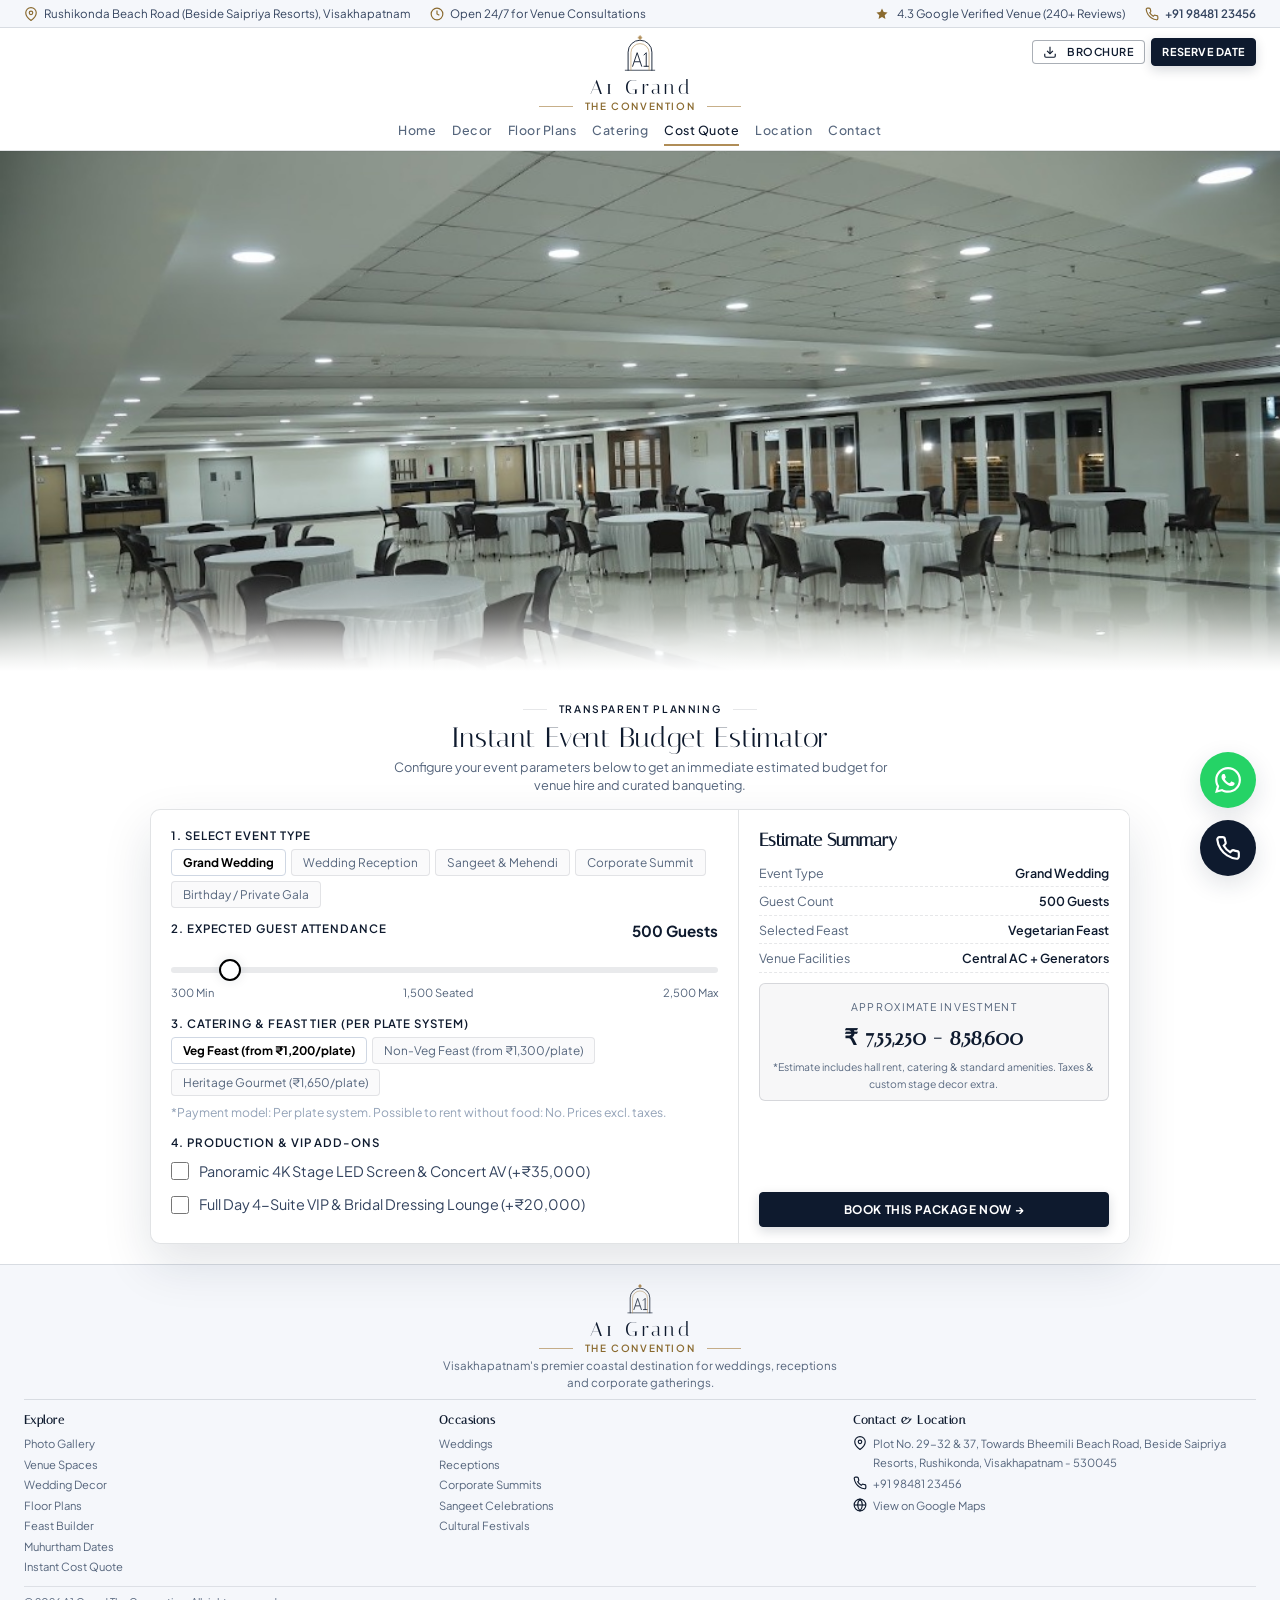
==== commit b703cee8: "refactor: overhaul UI styling with luxury black, white, and navy theme and update navigation links a" ====
--- a/calculator.html
+++ b/calculator.html
@@ -106,11 +106,9 @@
       </div>
       <nav class="nav-menu" id="navMenu" aria-label="Main">
         <a href="index.html" class="nav-link">Home</a>
-        <a href="venues.html" class="nav-link">Venues</a>
         <a href="decor.html" class="nav-link">Decor</a>
         <a href="floorplan.html" class="nav-link">Floor Plans</a>
         <a href="catering.html" class="nav-link">Catering</a>
-        <a href="calendar.html" class="nav-link">Dates</a>
         <a href="calculator.html" class="nav-link active" aria-current="page">Cost Quote</a>
         <a href="location.html" class="nav-link">Location</a>
         <a href="contact.html" class="nav-link">Contact</a>
--- a/assets/css/style.css
+++ b/assets/css/style.css
@@ -4674,11 +4674,55 @@
 /* ---------- Page banner & transitions ---------- */
 main { animation: pageIn .5s ease both; }
 @keyframes pageIn { from { opacity: 0; } to { opacity: 1; } }
-/* ---------- Page banner & transitions ---------- */
-main { animation: pageIn .5s ease both; }
-@keyframes pageIn { from { opacity: 0; } to { opacity: 1; } }
-.page-banner { position: relative; height: clamp(65px, 9vw, 105px); background-position: center; background-size: cover; background-repeat: no-repeat; }
-.page-banner-fade { position: absolute; inset: 0; background: linear-gradient(180deg, rgba(255,255,255,0) 40%, #fff 100%); }
+
+.page-banner {
+  position: relative;
+  width: 100%;
+  height: clamp(380px, 42vw, 520px);
+  background-position: center 35%;
+  background-size: cover;
+  background-repeat: no-repeat;
+  overflow: hidden;
+  box-shadow: inset 0 1px 0 rgba(0, 0, 0, 0.04);
+}
+
+.page-banner-fade {
+  position: absolute;
+  inset: 0;
+  pointer-events: none;
+  background: linear-gradient(
+    180deg,
+    rgba(255, 255, 255, 0) 0%,
+    rgba(255, 255, 255, 0) 78%,
+    rgba(255, 255, 255, 0.05) 82%,
+    rgba(255, 255, 255, 0.18) 86%,
+    rgba(255, 255, 255, 0.40) 90%,
+    rgba(255, 255, 255, 0.70) 94%,
+    rgba(255, 255, 255, 0.92) 98%,
+    #ffffff 100%
+  );
+}
+
+.page-banner + section,
+.page-banner + main > section:first-child,
+.page-banner + * {
+  border-top: none !important;
+}
+
+@media (max-width: 991px) {
+  .page-banner {
+    height: clamp(300px, 45vw, 400px);
+    background-position: center center;
+  }
+}
+
+@media (max-width: 768px) {
+  .page-banner {
+    height: clamp(250px, 55vw, 320px);
+    background-position: center center;
+  }
+}
+
 
 /* ---------- Home: explore grid ---------- */
 .explore-section { padding: 34px 0; background: var(--bg-secondary); }
@@ -4977,10 +5021,6 @@
   font-size: 0.68rem !important;
 }
 
-/* Compact Page Banner on Subpages */
-.page-banner {
-  height: clamp(48px, 6vw, 75px) !important;
-}
 
 /* Compact Venues Page Layout */
 .space-tabs-wrapper {
@@ -5731,7 +5771,7 @@
   gap: 22px;
   width: max-content;
   will-change: transform;
-  animation: flowSlideLeftToRight 45s linear infinite;
+  animation: flowSlideLeftToRight 65s linear infinite;
 }
 
 /* Moving positive X from -50% to 0% creates continuous Left-to-Right flow */
@@ -5891,3 +5931,614 @@
     padding: 30px 0 40px;
   }
 }
+
+/* Sleek Raw Photo Items (No Text, No Badges, Pure Authentic Visuals) */
+.home-raw-photo {
+  flex: 0 0 auto;
+  height: 270px;
+  border-radius: 12px;
+  overflow: hidden;
+  box-shadow: 0 4px 18px rgba(0, 0, 0, 0.12);
+  cursor: pointer;
+  background: #08111e;
+  border: 1px solid rgba(14, 26, 46, 0.12);
+  transition: transform 0.35s cubic-bezier(0.16, 1, 0.3, 1), box-shadow 0.35s cubic-bezier(0.16, 1, 0.3, 1), border-color 0.35s ease;
+  user-select: none;
+  display: flex;
+  align-items: center;
+  justify-content: center;
+}
+
+.home-raw-photo:hover {
+  transform: translateY(-6px) scale(1.03);
+  box-shadow: 0 16px 36px rgba(14, 26, 46, 0.28);
+  border-color: rgba(212, 175, 55, 0.85);
+}
+
+.home-raw-photo img {
+  height: 100%;
+  width: auto;
+  max-width: 440px;
+  min-width: 260px;
+  object-fit: cover;
+  display: block;
+}
+
+@media (max-width: 768px) {
+  .home-raw-photo {
+    height: 195px;
+  }
+  .home-raw-photo img {
+    min-width: 200px;
+    max-width: 310px;
+  }
+}
+
+
+/* ==========================================================================
+   INVERTED THEME: White Background / Filling + Black / Dark Font Colors
+   Left-Aligned Calendar Grid + Right-Side Minimal Price Estimation (No Emojis)
+   ========================================================================== */
+
+.home-calendar-section,
+.calendar-section {
+  padding: 50px 0 65px;
+  background: #f8fafc !important;
+  position: relative;
+}
+
+.home-calendar-header-left {
+  text-align: left !important;
+  display: flex;
+  flex-direction: column;
+  align-items: flex-start !important;
+  max-width: 720px;
+  margin-bottom: 24px;
+}
+
+.home-calendar-header-left .section-label,
+.calendar-section .section-label {
+  font-size: 0.76rem;
+  font-weight: 700;
+  text-transform: uppercase;
+  letter-spacing: 0.14em;
+  color: #b45309 !important;
+  margin-bottom: 6px;
+  text-align: left !important;
+}
+
+.home-calendar-header-left .section-title,
+.calendar-section .section-title {
+  font-family: var(--font-display, 'Cinzel', serif);
+  font-size: clamp(1.85rem, 3.2vw, 2.6rem);
+  font-weight: 700;
+  color: #0f172a !important;
+  line-height: 1.15;
+  margin: 0 0 8px 0;
+  text-align: left !important;
+}
+
+.home-calendar-header-left .section-subtitle,
+.calendar-section .section-subtitle {
+  font-size: 0.90rem;
+  color: #475569 !important;
+  line-height: 1.55;
+  margin: 0;
+  text-align: left !important;
+}
+
+/* Left Pane Wrapper - Crisp White Luxury Card */
+.cal-card-wrapper {
+  background: #ffffff !important;
+  border: 1px solid rgba(14, 26, 46, 0.12) !important;
+  border-radius: 16px !important;
+  padding: 24px !important;
+  box-shadow: 0 10px 30px rgba(14, 26, 46, 0.08) !important;
+  backdrop-filter: none !important;
+}
+
+.cal-header-bar {
+  border-bottom: 1px solid rgba(14, 26, 46, 0.08) !important;
+}
+
+.cal-current-month {
+  color: #0f172a !important;
+  font-weight: 700 !important;
+}
+
+.cal-nav-btn {
+  background: #f1f5f9 !important;
+  border: 1px solid rgba(14, 26, 46, 0.14) !important;
+  color: #0f172a !important;
+}
+
+.cal-nav-btn:hover {
+  background: rgba(212, 175, 55, 0.15) !important;
+  border-color: #d4af37 !important;
+  color: #b45309 !important;
+}
+
+.legend-item {
+  color: #475569 !important;
+}
+
+.cal-month-pill {
+  background: #f1f5f9 !important;
+  border: 1px solid rgba(14, 26, 46, 0.12) !important;
+  color: #334155 !important;
+}
+
+.cal-month-pill:hover {
+  background: #e2e8f0 !important;
+  border-color: rgba(212, 175, 55, 0.4) !important;
+  color: #0f172a !important;
+}
+
+.cal-month-pill.active {
+  background: #d4af37 !important;
+  color: #040609 !important;
+  border-color: #d4af37 !important;
+  box-shadow: 0 4px 12px rgba(212, 175, 55, 0.3) !important;
+}
+
+.cal-days-head .cal-day-name {
+  color: #64748b !important;
+  font-weight: 700 !important;
+}
+
+/* Calendar Date Cells: White/Light Filling with Black/Dark Date Numbers */
+.calendar-grid {
+  display: grid;
+  grid-template-columns: repeat(7, 1fr);
+  gap: 6px;
+}
+
+.cal-date-cell {
+  background: #ffffff !important;
+  border: 1px solid rgba(14, 26, 46, 0.12) !important;
+  border-radius: 9px !important;
+  height: 58px !important;
+  min-height: 58px !important;
+  padding: 6px 4px 4px !important;
+  display: flex !important;
+  flex-direction: column !important;
+  align-items: center !important;
+  justify-content: center !important;
+  cursor: pointer !important;
+  transition: all 0.2s ease !important;
+  position: relative !important;
+  box-shadow: 0 2px 6px rgba(14, 26, 46, 0.05) !important;
+  box-sizing: border-box !important;
+}
+
+.cal-date-cell:hover {
+  border-color: rgba(212, 175, 55, 0.8) !important;
+  background: #f8fafc !important;
+  transform: translateY(-2px) !important;
+  box-shadow: 0 6px 16px rgba(14, 26, 46, 0.12) !important;
+}
+
+.cal-date-cell .cal-num {
+  font-size: 1.25rem !important;
+  font-weight: 800 !important;
+  color: #0f172a !important;
+  line-height: 1 !important;
+  display: block !important;
+  text-align: center !important;
+  margin: 0 !important;
+  opacity: 1 !important;
+  visibility: visible !important;
+  letter-spacing: -0.01em !important;
+}
+
+/* Muhurtham Auspicious Cell */
+.cal-date-cell.muhurtham {
+  border: 1.5px solid #d4af37 !important;
+  background: #fffdf5 !important;
+  box-shadow: 0 2px 8px rgba(212, 175, 55, 0.18) !important;
+}
+
+.cal-date-cell.muhurtham .cal-num {
+  color: #92400e !important;
+}
+
+/* Prime Weekend Cell */
+.cal-date-cell.available {
+  border: 1.5px solid #38bdf8 !important;
+  background: #f0f9ff !important;
+}
+
+.cal-date-cell.available .cal-num {
+  color: #0369a1 !important;
+}
+
+/* Fast Filling Cell */
+.cal-date-cell.filling {
+  border: 1.5px solid #f59e0b !important;
+  background: #fffbeb !important;
+}
+
+.cal-date-cell.filling .cal-num {
+  color: #b45309 !important;
+}
+
+/* Selected Cell with Gold Highlight & Black/Dark Text */
+.cal-date-cell.selected {
+  border: 2px solid #b45309 !important;
+  background: #d4af37 !important;
+  box-shadow: 0 0 16px rgba(212, 175, 55, 0.5) !important;
+  transform: translateY(-2px) !important;
+}
+
+.cal-date-cell.selected .cal-num {
+  color: #040609 !important;
+  font-weight: 900 !important;
+}
+
+.cal-status-row {
+  display: flex;
+  align-items: center;
+  justify-content: center;
+  height: 10px;
+  margin-top: 4px;
+}
+
+.cal-status-dot {
+  width: 5px;
+  height: 5px;
+  border-radius: 50%;
+  display: inline-block;
+}
+
+.cal-status-dot.muhurtham {
+  background: #d4af37;
+  box-shadow: 0 0 6px rgba(212, 175, 55, 0.6);
+}
+
+.cal-status-dot.available {
+  background: #38bdf8;
+  box-shadow: 0 0 6px rgba(56, 189, 248, 0.6);
+}
+
+.cal-status-dot.filling {
+  background: #f59e0b;
+  box-shadow: 0 0 6px rgba(245, 158, 11, 0.6);
+}
+
+.cal-date-cell.empty {
+  opacity: 0 !important;
+  pointer-events: none !important;
+  border: none !important;
+  background: transparent !important;
+  box-shadow: none !important;
+}
+
+.cal-tap-hint {
+  background: rgba(14, 26, 46, 0.03) !important;
+  border: 1px dashed rgba(14, 26, 46, 0.15) !important;
+  color: #64748b !important;
+}
+
+.cal-tap-hint svg {
+  color: #b45309 !important;
+}
+
+/* RIGHT PANE: Inverted White Card + Dark Font Colors */
+.cal-right-pane {
+  position: sticky;
+  top: 90px;
+  z-index: 10;
+  min-width: 0;
+}
+
+.cal-info-card {
+  background: #ffffff !important;
+  border: 1px solid rgba(212, 175, 55, 0.35) !important;
+  border-radius: 16px !important;
+  padding: 22px 20px !important;
+  box-shadow: 0 12px 35px rgba(14, 26, 46, 0.09) !important;
+  display: flex !important;
+  flex-direction: column !important;
+  gap: 16px !important;
+}
+
+.cal-info-header {
+  border-bottom: 1px solid rgba(14, 26, 46, 0.08) !important;
+  padding-bottom: 14px;
+}
+
+.cal-info-top-row {
+  display: flex;
+  gap: 12px;
+  align-items: center;
+}
+
+.cal-info-date-badge {
+  display: flex;
+  flex-direction: column;
+  align-items: center;
+  justify-content: center;
+  min-width: 58px;
+  height: 60px;
+  background: linear-gradient(135deg, #f8fafc 0%, #f1f5f9 100%) !important;
+  border: 1.5px solid rgba(212, 175, 55, 0.45) !important;
+  color: #0f172a !important;
+  border-radius: 10px;
+  flex-shrink: 0;
+}
+
+.cal-info-date-day {
+  font-size: 1.65rem;
+  font-weight: 800;
+  line-height: 1;
+  color: #0f172a !important;
+  font-family: var(--font-display, 'Cinzel', serif);
+}
+
+.cal-info-date-month {
+  font-size: 0.70rem;
+  font-weight: 700;
+  letter-spacing: 0.12em;
+  color: #b45309 !important;
+  margin-top: 2px;
+}
+
+.cal-info-heading-wrap {
+  display: flex;
+  flex-direction: column;
+  gap: 3px;
+  min-width: 0;
+}
+
+.cal-info-full-date {
+  font-family: var(--font-display, 'Cinzel', serif);
+  font-size: 1.15rem;
+  color: #0f172a !important;
+  margin: 0;
+  font-weight: 600;
+  line-height: 1.25;
+}
+
+.cal-info-event-title {
+  font-size: 0.82rem;
+  color: #475569 !important;
+  font-weight: 500;
+  line-height: 1.3;
+}
+
+.cal-status-badge-wrap {
+  margin-top: 10px;
+}
+
+.cal-minimal-badge {
+  display: inline-flex;
+  align-items: center;
+  padding: 4px 10px;
+  border-radius: 20px;
+  font-size: 0.72rem;
+  font-weight: 700;
+  letter-spacing: 0.03em;
+  text-transform: uppercase;
+}
+
+.cal-minimal-badge.muhurtham {
+  background: #fef3c7 !important;
+  color: #92400e !important;
+  border: 1px solid #fcd34d !important;
+}
+
+.cal-minimal-badge.available {
+  background: #e0f2fe !important;
+  color: #0369a1 !important;
+  border: 1px solid #bae6fd !important;
+}
+
+.cal-minimal-badge.filling {
+  background: #ffedd5 !important;
+  color: #c2410c !important;
+  border: 1px solid #fed7aa !important;
+}
+
+/* Price Estimation Box - Light Filling with Dark Text */
+.cal-price-estimate-box {
+  background: #f8fafc !important;
+  border: 1px solid rgba(212, 175, 55, 0.3) !important;
+  border-radius: 12px;
+  padding: 14px 16px;
+  display: flex;
+  flex-direction: column;
+  gap: 12px;
+}
+
+.cal-price-head {
+  display: flex;
+  justify-content: space-between;
+  align-items: center;
+}
+
+.price-estimate-title {
+  font-family: var(--font-display, 'Cinzel', serif);
+  font-size: 0.95rem;
+  font-weight: 700;
+  color: #0f172a !important;
+}
+
+.price-calc-badge {
+  font-size: 0.68rem;
+  color: #92400e !important;
+  font-weight: 600;
+  background: rgba(212, 175, 55, 0.15) !important;
+  padding: 2px 7px;
+  border-radius: 10px;
+  border: 1px solid rgba(212, 175, 55, 0.4) !important;
+}
+
+.cal-guest-pills-row {
+  display: flex;
+  align-items: center;
+  gap: 10px;
+  flex-wrap: wrap;
+}
+
+.cal-guest-label {
+  font-size: 0.74rem;
+  color: #475569 !important;
+  font-weight: 600;
+}
+
+.cal-guest-chips {
+  display: flex;
+  gap: 6px;
+}
+
+.guest-chip {
+  padding: 4px 10px;
+  border-radius: 14px;
+  border: 1px solid rgba(14, 26, 46, 0.15) !important;
+  background: #ffffff !important;
+  color: #334155 !important;
+  font-size: 0.72rem;
+  font-weight: 700;
+  cursor: pointer;
+  transition: all 0.2s ease;
+}
+
+.guest-chip:hover {
+  background: #f1f5f9 !important;
+  border-color: rgba(212, 175, 55, 0.5) !important;
+}
+
+.guest-chip.active {
+  background: #d4af37 !important;
+  color: #040609 !important;
+  border-color: #d4af37 !important;
+  box-shadow: 0 2px 8px rgba(212, 175, 55, 0.3) !important;
+}
+
+.cal-price-breakdown {
+  display: flex;
+  flex-direction: column;
+  gap: 6px;
+}
+
+.price-row {
+  display: flex;
+  justify-content: space-between;
+  align-items: center;
+  font-size: 0.78rem;
+  color: #475569 !important;
+}
+
+.price-item-val {
+  font-weight: 700;
+  color: #0f172a !important;
+}
+
+.price-divider {
+  height: 1px;
+  background: rgba(14, 26, 46, 0.08) !important;
+  margin: 4px 0;
+}
+
+.price-total-row {
+  display: flex;
+  justify-content: space-between;
+  align-items: center;
+  font-size: 0.88rem;
+  font-weight: 700;
+  color: #0f172a !important;
+}
+
+.price-total-val {
+  font-size: 1.15rem;
+  font-weight: 800;
+  color: #b45309 !important;
+  font-family: var(--font-display, 'Cinzel', serif);
+}
+
+.cal-price-disclaimer {
+  font-size: 0.68rem;
+  color: #64748b !important;
+  margin: 0;
+  line-height: 1.35;
+}
+
+/* Action Button */
+.btn-whatsapp-minimal {
+  display: flex;
+  align-items: center;
+  justify-content: center;
+  gap: 8px;
+  width: 100%;
+  padding: 11px 16px;
+  border-radius: 9px;
+  background: #25D366 !important;
+  color: #ffffff !important;
+  font-size: 0.88rem;
+  font-weight: 700;
+  text-decoration: none;
+  transition: all 0.2s ease;
+  box-shadow: 0 4px 14px rgba(37, 211, 102, 0.3);
+}
+
+.btn-whatsapp-minimal:hover {
+  background: #20ba5a !important;
+  transform: translateY(-2px);
+  box-shadow: 0 8px 20px rgba(37, 211, 102, 0.45);
+}
+
+/* ==========================================================================
+   Home Page Schedule a Personal Venue Tour & Reserve Dates Section
+   ========================================================================== */
+
+.home-tour-section {
+  padding: 60px 0 70px;
+  background: #f8fafc !important;
+  position: relative;
+}
+
+.home-tour-section .booking-card {
+  background: #ffffff !important;
+  border: 1px solid rgba(212, 175, 55, 0.35) !important;
+  border-radius: 16px;
+  padding: 42px 36px;
+  box-shadow: 0 12px 35px rgba(14, 26, 46, 0.08);
+}
+
+.home-tour-section .section-label {
+  color: #b45309 !important;
+}
+
+.home-tour-section .section-title {
+  color: #0f172a !important;
+}
+
+.home-tour-section .section-subtitle {
+  color: #475569 !important;
+}
+
+.home-tour-section .form-label {
+  color: #334155 !important;
+  font-weight: 700;
+}
+
+.home-tour-section .form-control {
+  background: #ffffff !important;
+  border: 1px solid rgba(14, 26, 46, 0.16) !important;
+  color: #0f172a !important;
+  border-radius: 8px;
+}
+
+.home-tour-section .form-control:focus {
+  border-color: #d4af37 !important;
+  box-shadow: 0 0 0 3px rgba(212, 175, 55, 0.15) !important;
+}
+
+@media (max-width: 768px) {
+  .home-tour-section {
+    padding: 40px 0 50px;
+  }
+  .home-tour-section .booking-card {
+    padding: 24px 18px;
+  }
+}
